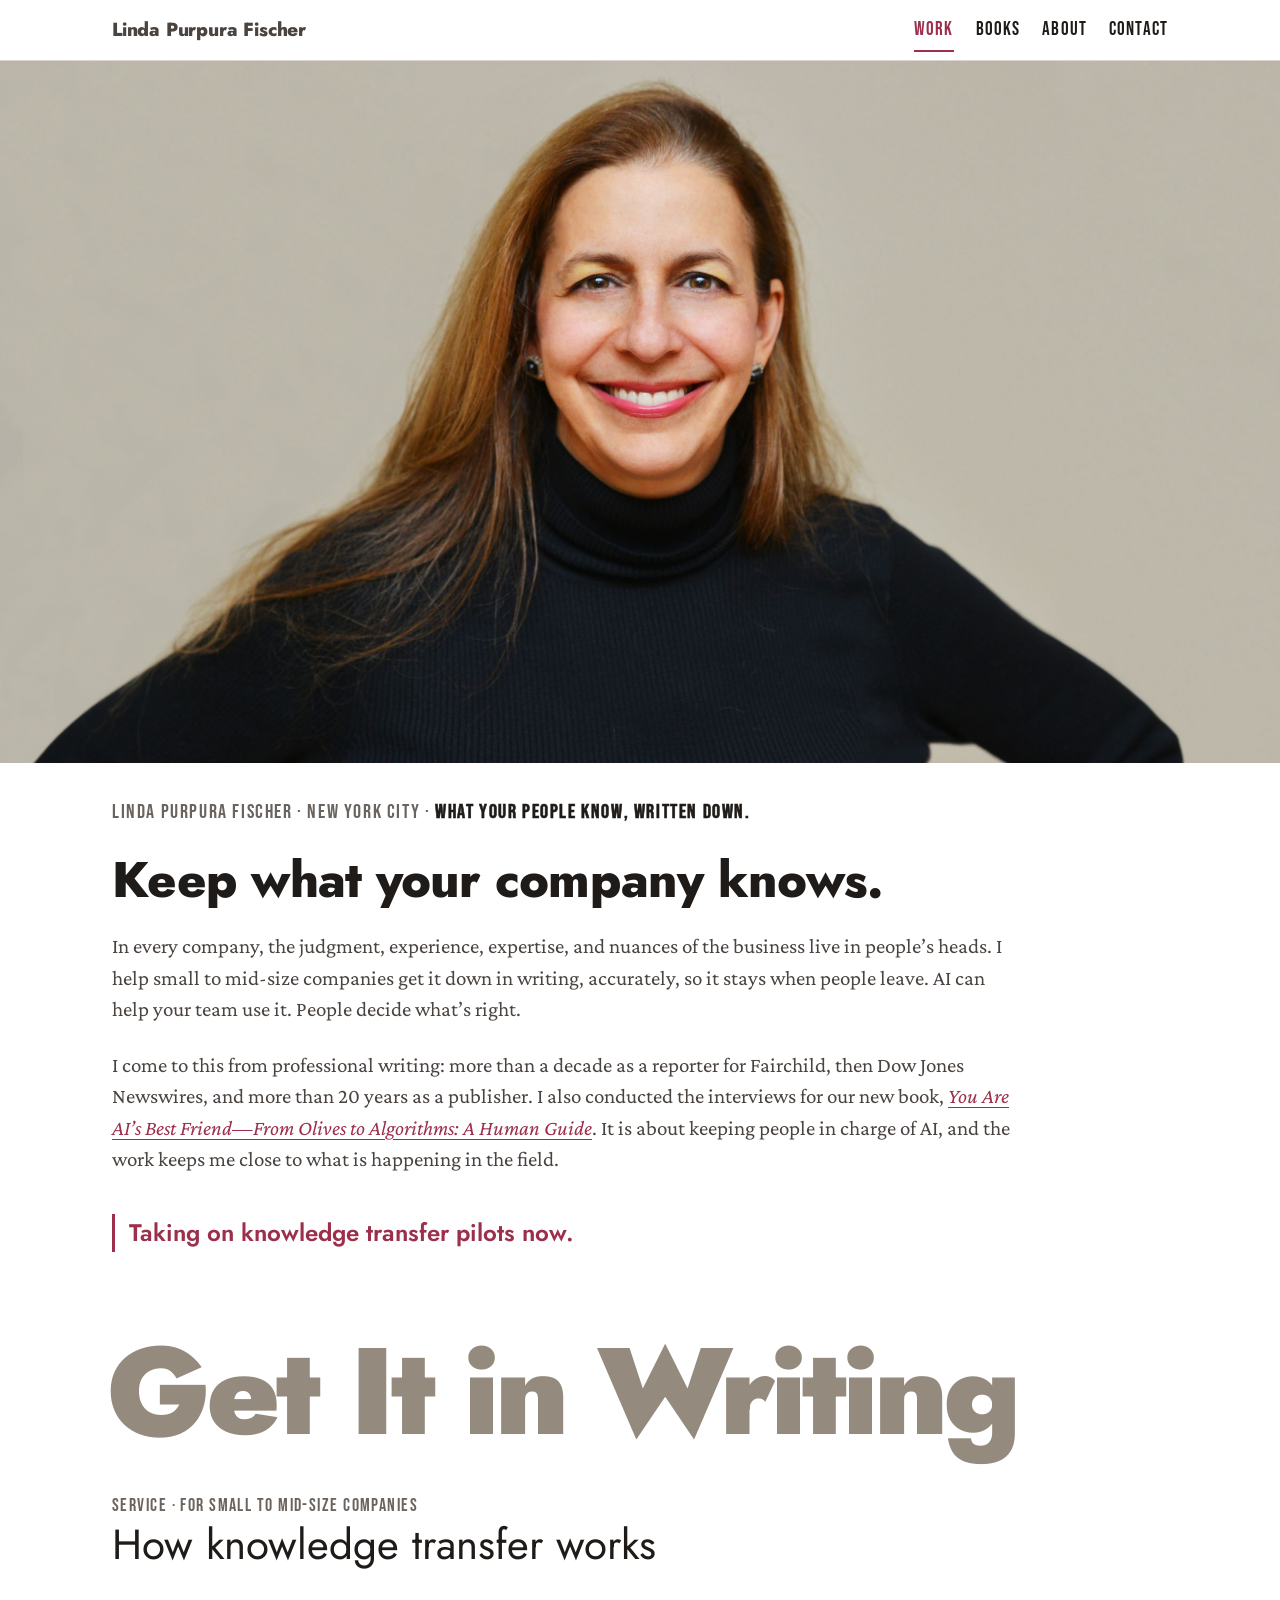
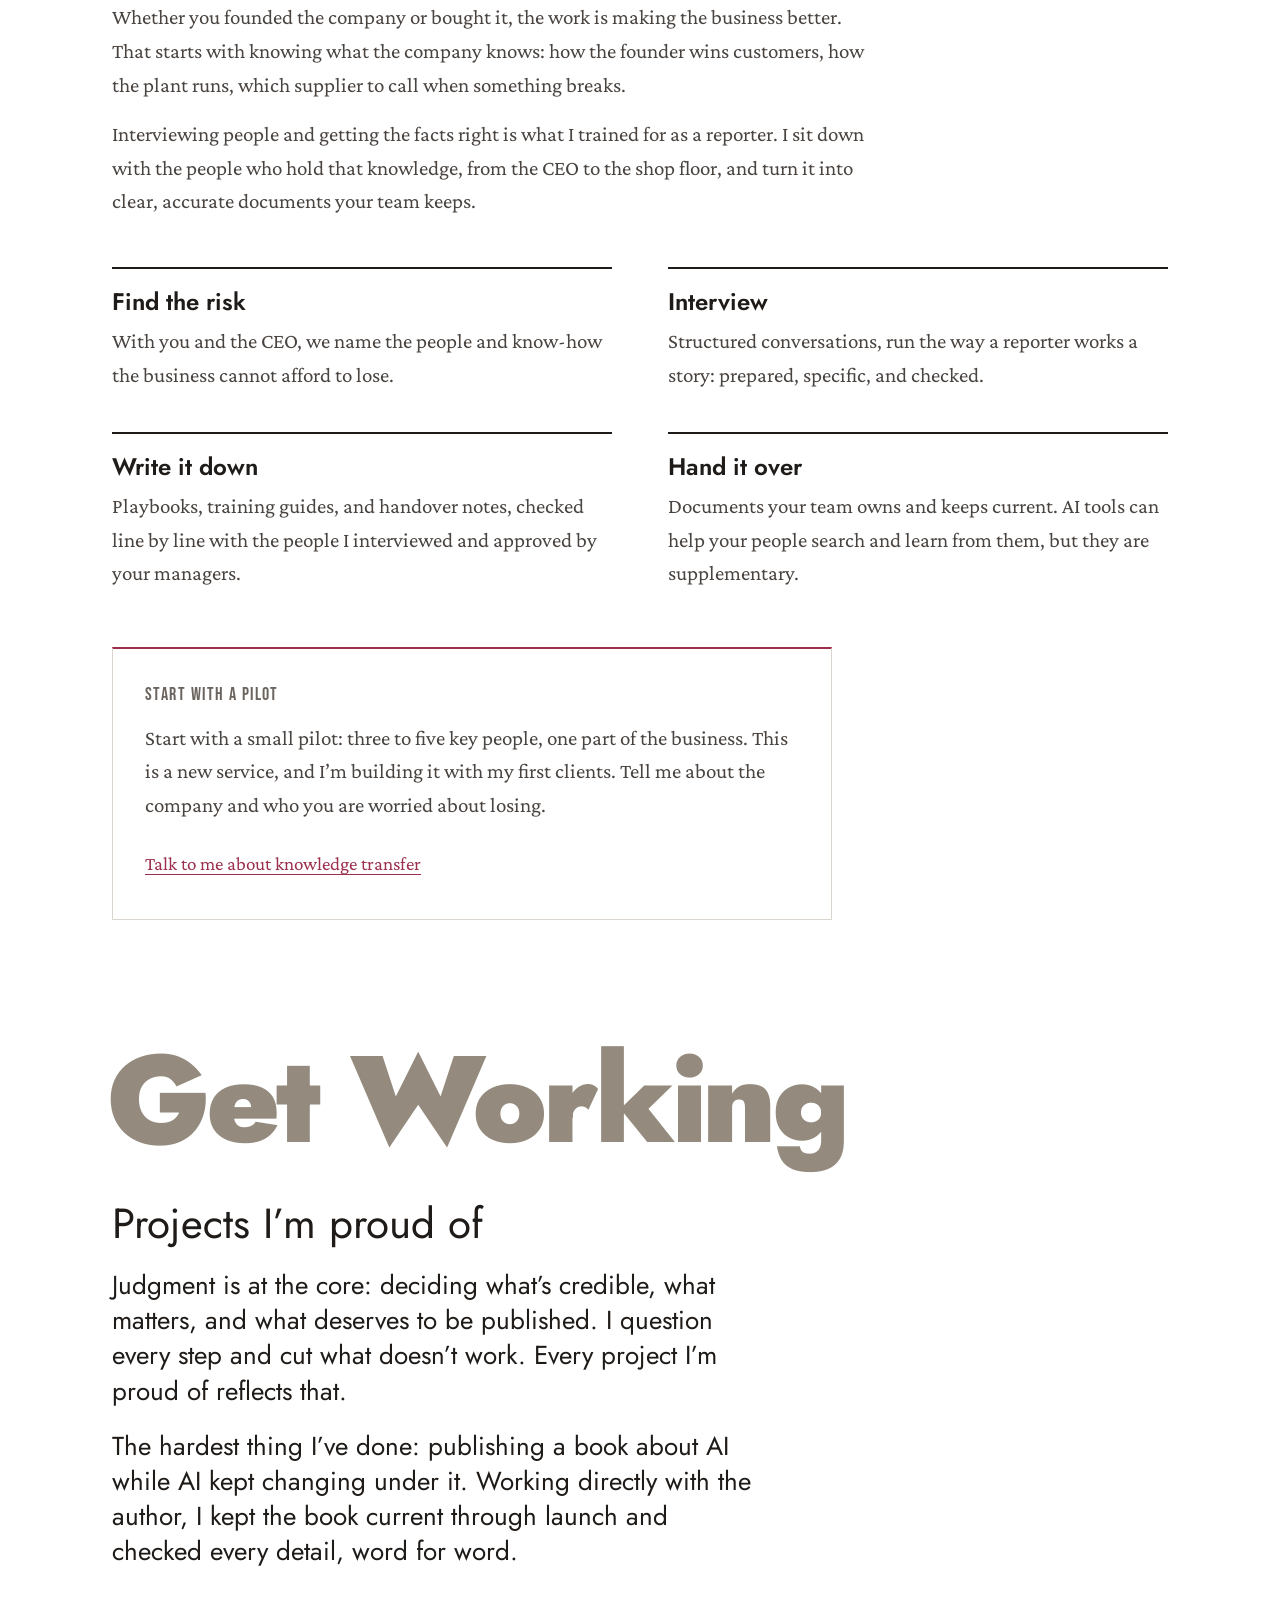
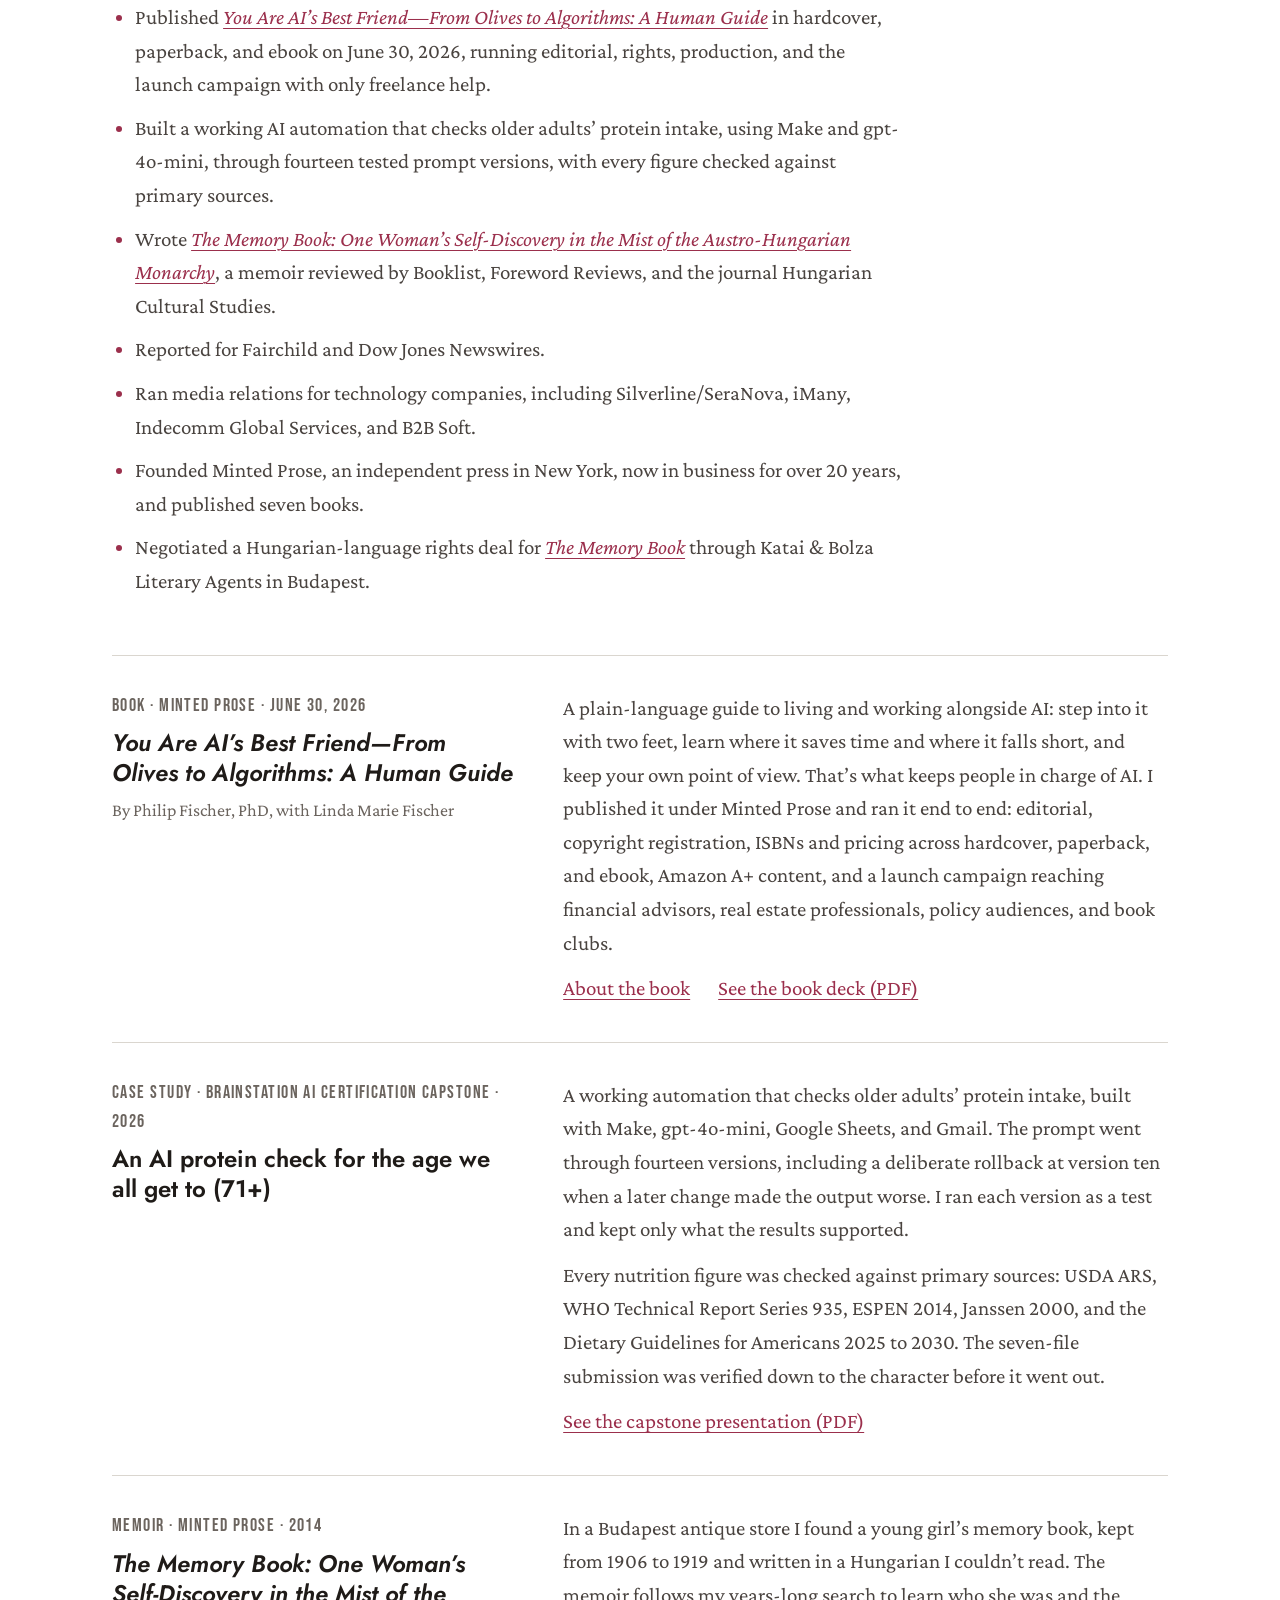
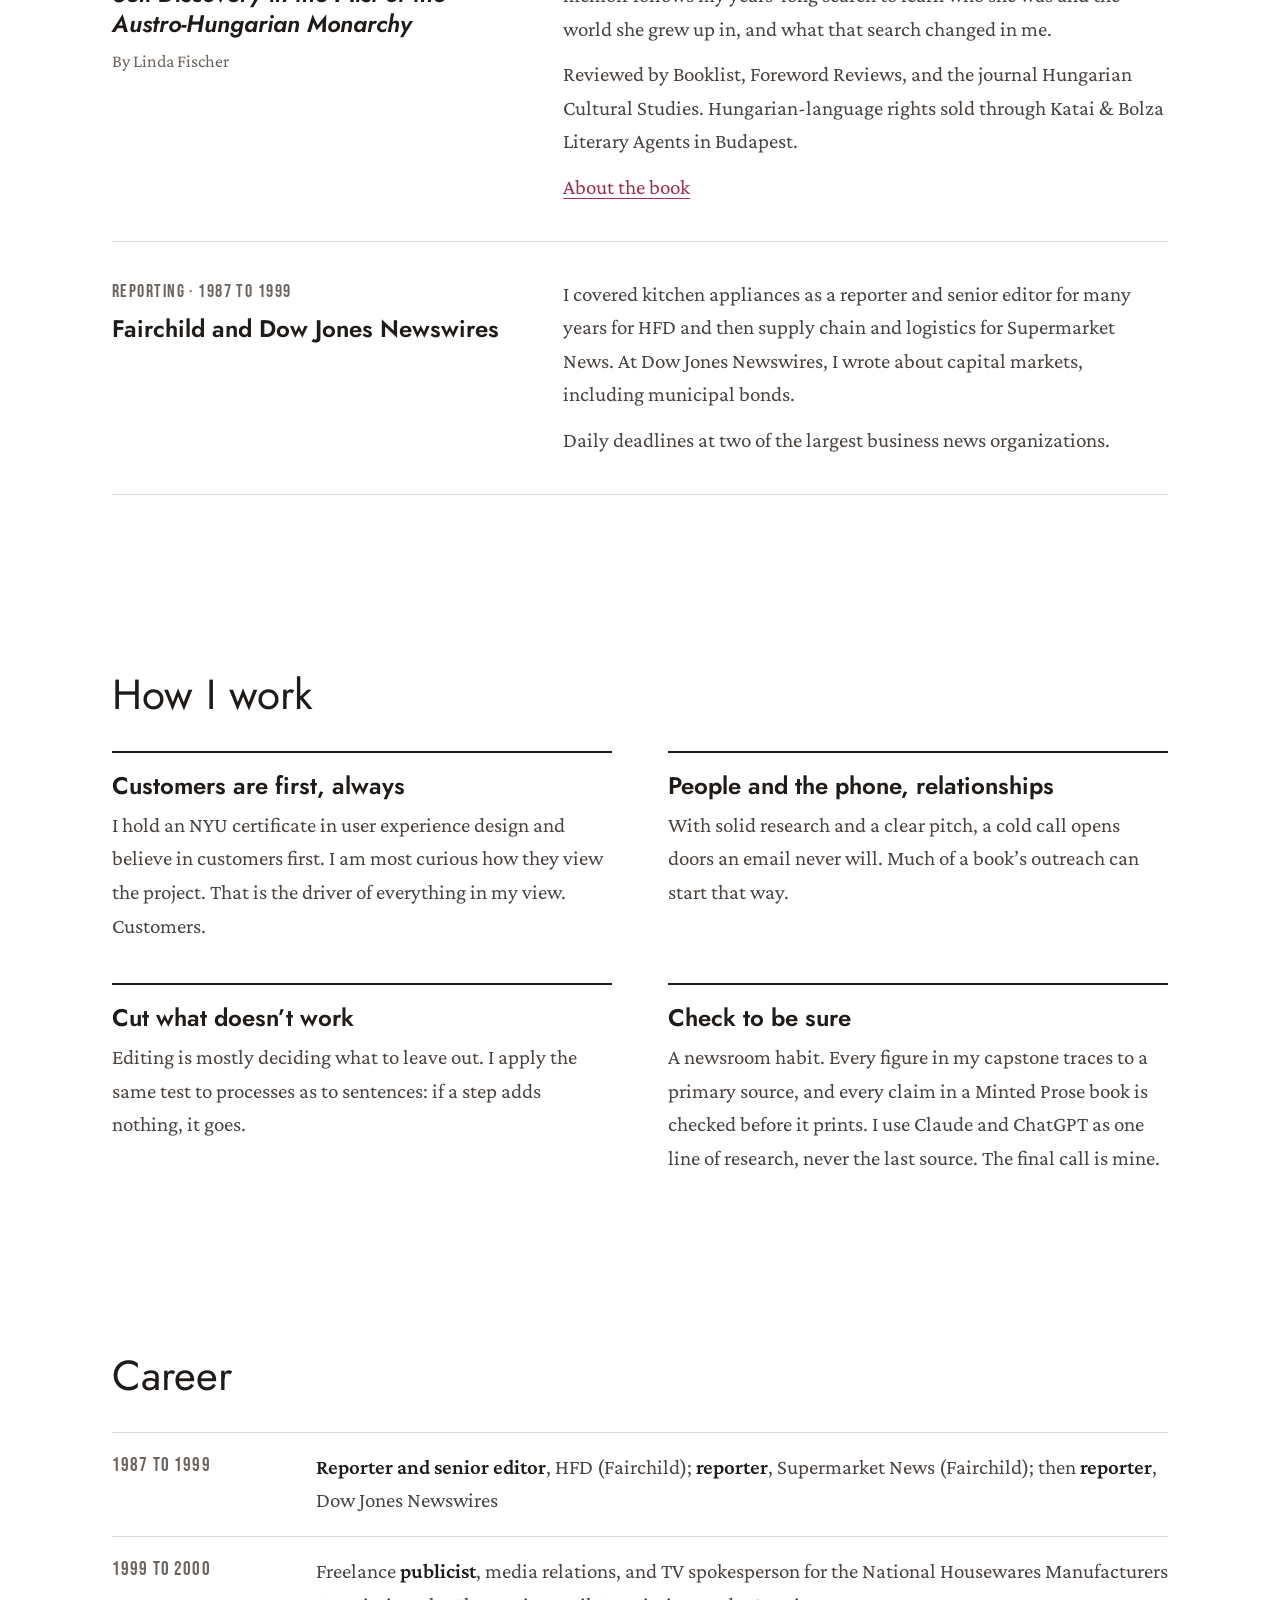
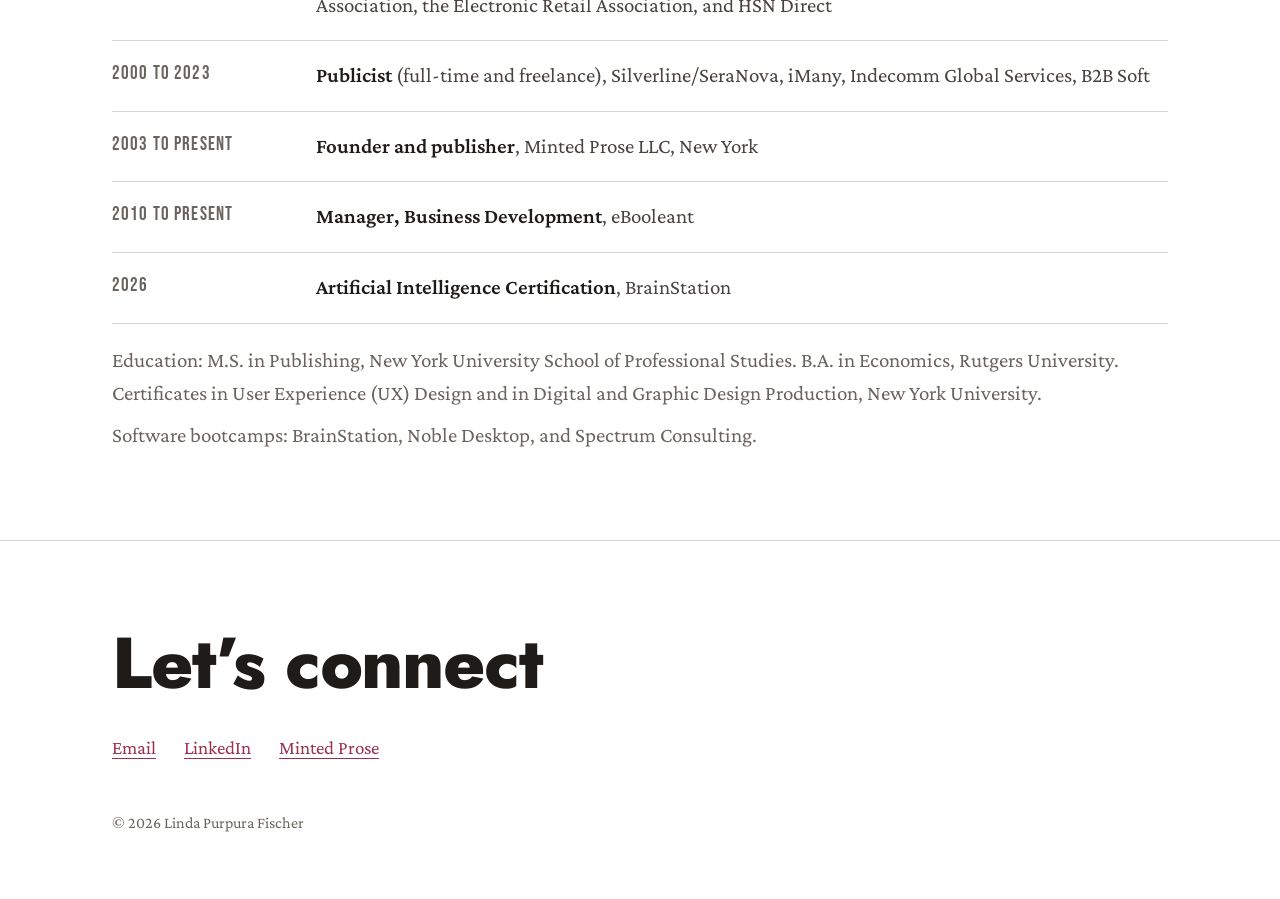
==== index.html @ 97f834a8 "Opening: Linda's professional-writing paragraph with the book interviews Co-Authored-By: Claude Opus" ====
<!doctype html>
<html lang="en">
<head>
<meta charset="utf-8">
<meta name="viewport" content="width=device-width, initial-scale=1">
<title>Linda Purpura Fischer</title>
<meta name="description" content="Linda Purpura Fischer: journalist and publisher. What your people know, written down. Founder of Minted Prose, an independent press in New York.">
<meta property="og:title" content="Linda Purpura Fischer">
<meta property="og:description" content="Journalist and publisher. What your people know, written down.">
<meta property="og:image" content="https://lindapurpurafischer.com/img/hero-sm.jpg">
<link rel="preconnect" href="https://fonts.googleapis.com">
<link rel="preconnect" href="https://fonts.gstatic.com" crossorigin>
<link rel="stylesheet" href="https://fonts.googleapis.com/css2?family=Bebas+Neue&family=Crimson+Pro:ital,wght@0,400;0,600;1,400&family=Jost:wght@400;600;800;900&display=swap">
<link rel="stylesheet" href="css/site.css?v=60">
<script src="js/site.js?v=2" defer></script>
</head>
<body>
<a class="skip" href="#main">Skip to content</a>

<nav class="nav" aria-label="Site">
  <div class="wrap">
    <a class="nav__name" href="index.html">Linda Purpura Fischer</a>
    <button class="nav__toggle" type="button" aria-expanded="false" aria-controls="site-menu"><svg class="nav__icon" width="20" height="14" viewBox="0 0 20 14" aria-hidden="true"><path d="M0 1h20M0 7h20M0 13h20" stroke="currentColor" stroke-width="2"/></svg><span class="nav__label">Menu</span></button>
    <ul id="site-menu">
      <li><a href="index.html" aria-current="page">Work</a></li>
      <li><a href="reading.html">Books</a></li>
      <li><a href="about.html">About</a></li>
      <li><a href="contact.html">Contact</a></li>
    </ul>
  </div>
</nav>

<main id="main">

<header id="top">
  <div class="hero">
    <img src="img/hero.jpg" srcset="img/hero-sm.jpg 1200w, img/hero.jpg 2400w" sizes="100vw" alt="Linda Purpura Fischer in a black turtleneck, smiling">
  </div>
  <div class="intro wrap">
    <h1 class="kicker">Linda Purpura Fischer · New York City · <strong>What your people know, written down.</strong></h1>
    <div class="vision">
      <p class="vision__head">Keep what your company knows.</p>
      <p class="vision__body">In every company, the judgment, experience, expertise, and nuances of the business live in people’s heads. I help small to mid-size companies get it down in writing, accurately, so it stays when people leave. AI can help your team use it. People decide what’s right.</p>
      <p class="vision__body">I come to this from professional writing: more than a decade as a reporter for Fairchild, then Dow Jones Newswires, and more than 20 years as a publisher. I also conducted the interviews for our new book, <a href="https://www.mintedprose.com/books/you-are-ais-best-friend.html"><em>You Are AI’s Best Friend—From Olives to Algorithms: A Human Guide</em></a>. It is about keeping people in charge of AI, and the work keeps me close to what is happening in the field.</p>
    </div>
    <p class="seeking">Taking on knowledge transfer pilots now.</p>
  </div>
</header>

<section id="knowledge" class="section section--warm" aria-labelledby="kt">
  <div class="wrap">
    <p class="ghost" aria-hidden="true">Get It in Writing</p>
    <p class="kicker">Service · For small to mid-size companies</p>
    <h2 id="kt">How knowledge transfer works</h2>
    <div class="prose">
      <p>Whether you founded the company or bought it, the work is making the business better. That starts with knowing what the company knows: how the founder wins customers, how the plant runs, which supplier to call when something breaks.</p>
      <p>Interviewing people and getting the facts right is what I trained for as a reporter. I sit down with the people who hold that knowledge, from the CEO to the shop floor, and turn it into clear, accurate documents your team keeps.</p>
    </div>
    <div class="traits">
      <div>
        <h3>Find the risk</h3>
        <p>With you and the CEO, we name the people and know-how the business cannot afford to lose.</p>
      </div>
      <div>
        <h3>Interview</h3>
        <p>Structured conversations, run the way a reporter works a story: prepared, specific, and checked.</p>
      </div>
      <div>
        <h3>Write it down</h3>
        <p>Playbooks, training guides, and handover notes, checked line by line with the people I interviewed and approved by your managers.</p>
      </div>
      <div>
        <h3>Hand it over</h3>
        <p>Documents your team owns and keeps current. AI tools can help your people search and learn from them, but they are supplementary.</p>
      </div>
    </div>
    <div class="wholesale">
      <p class="kicker">Start with a pilot</p>
      <p>Start with a small pilot: three to five key people, one part of the business. This is a new service, and I’m building it with my first clients. Tell me about the company and who you are worried about losing.</p>
      <div class="links"><a href="mailto:techandfinancial@gmail.com?subject=Knowledge%20transfer">Talk to me about knowledge transfer</a></div>
    </div>
  </div>
</section>

<section id="working" class="section">
  <div class="wrap">
    <p class="ghost" aria-hidden="true">Get Working</p>
    <h2>Projects I’m proud of</h2>
    <p class="judgment">Judgment is at the core: deciding what’s credible, what matters, and what deserves to be published. I question every step and cut what doesn’t work. Every project I’m proud of reflects that.</p>
    <p class="judgment">The hardest thing I’ve done: publishing a book about AI while AI kept changing under it. Working directly with the author, I kept the book current through launch and checked every detail, word for word.</p>
    <ul class="points">
      <li>Published <a href="https://www.mintedprose.com/books/you-are-ais-best-friend.html"><em>You Are AI’s Best Friend—From Olives to Algorithms: A Human Guide</em></a> in hardcover, paperback, and ebook on June 30, 2026, running editorial, rights, production, and the launch campaign with only freelance help.</li>
      <li>Built a working AI automation that checks older adults’ protein intake, using Make and gpt-4o-mini, through fourteen tested prompt versions, with every figure checked against primary sources.</li>
      <li>Wrote <a href="https://www.mintedprose.com/books/the-memory-book.html"><em>The Memory Book: One Woman’s Self-Discovery in the Mist of the Austro-Hungarian Monarchy</em></a>, a memoir reviewed by Booklist, Foreword Reviews, and the journal Hungarian Cultural Studies.</li>
      <li>Reported for Fairchild and Dow Jones Newswires.</li>
      <li>Ran media relations for technology companies, including Silverline/SeraNova, iMany, Indecomm Global Services, and B2B Soft.</li>
      <li>Founded Minted Prose, an independent press in New York, now in business for over 20 years, and published seven books.</li>
      <li>Negotiated a Hungarian-language rights deal for <a href="https://www.mintedprose.com/books/the-memory-book.html"><em>The Memory Book</em></a> through Katai &amp; Bolza Literary Agents in Budapest.</li>
    </ul>

    <div class="work">
      <article>
        <div class="meta">
          <p class="kicker">Book · Minted Prose · June 30, 2026</p>
          <h3><em>You Are AI’s Best Friend—From Olives to Algorithms: A Human Guide</em></h3>
          <p class="by">By Philip Fischer, PhD, with Linda Marie Fischer</p>
        </div>
        <div class="text">
          <p>A plain-language guide to living and working alongside AI: step into it with two feet, learn where it saves time and where it falls short, and keep your own point of view. That’s what keeps people in charge of AI. I published it under Minted Prose and ran it end to end: editorial, copyright registration, ISBNs and pricing across hardcover, paperback, and ebook, Amazon A+ content, and a launch campaign reaching financial advisors, real estate professionals, policy audiences, and book clubs.</p>
          <p class="inline-links"><a href="https://www.mintedprose.com/books/you-are-ais-best-friend.html">About the book</a><a href="docs/you-are-ais-best-friend-deck.pdf" target="_blank" rel="noopener">See the book deck (PDF)</a></p>
        </div>
      </article>
      <article>
        <div class="meta">
          <p class="kicker">Case study · BrainStation AI certification capstone · 2026</p>
          <h3>An AI protein check for the age we all get to (71+)</h3>
        </div>
        <div class="text">
          <p>A working automation that checks older adults’ protein intake, built with Make, gpt-4o-mini, Google Sheets, and Gmail. The prompt went through fourteen versions, including a deliberate rollback at version ten when a later change made the output worse. I ran each version as a test and kept only what the results supported.</p>
          <p>Every nutrition figure was checked against primary sources: USDA ARS, WHO Technical Report Series 935, ESPEN 2014, Janssen 2000, and the Dietary Guidelines for Americans 2025 to 2030. The seven-file submission was verified down to the character before it went out.</p>
          <p><a href="docs/ai-protein-check-case-study.pdf" target="_blank" rel="noopener">See the capstone presentation (PDF)</a></p>
        </div>
      </article>
      <article>
        <div class="meta">
          <p class="kicker">Memoir · Minted Prose · 2014</p>
          <h3><em>The Memory Book: One Woman’s Self-Discovery in the Mist of the Austro-Hungarian Monarchy</em></h3>
          <p class="by">By Linda Fischer</p>
        </div>
        <div class="text">
          <p>In a Budapest antique store I found a young girl’s memory book, kept from 1906 to 1919 and written in a Hungarian I couldn’t read. The memoir follows my years-long search to learn who she was and the world she grew up in, and what that search changed in me.</p>
          <p>Reviewed by Booklist, Foreword Reviews, and the journal Hungarian Cultural Studies. Hungarian-language rights sold through Katai &amp; Bolza Literary Agents in Budapest.</p>
          <p><a href="https://www.mintedprose.com/books/the-memory-book.html">About the book</a></p>
        </div>
      </article>
      <article>
        <div class="meta">
          <p class="kicker">Reporting · 1987 to 1999</p>
          <h3>Fairchild and Dow Jones Newswires</h3>
        </div>
        <div class="text">
          <p>I covered kitchen appliances as a reporter and senior editor for many years for HFD and then supply chain and logistics for Supermarket News. At Dow Jones Newswires, I wrote about capital markets, including municipal bonds.</p>
          <p>Daily deadlines at two of the largest business news organizations.</p>
        </div>
      </article>
    </div>
  </div>
</section>

<section class="section section--warm" aria-labelledby="how">
  <div class="wrap">
    <h2 id="how">How I work</h2>
    <div class="traits">
      <div>
        <h3>Customers are first, always</h3>
        <p>I hold an NYU certificate in user experience design and believe in customers first. I am most curious how they view the project. That is the driver of everything in my view. Customers.</p>
      </div>
      <div>
        <h3>People and the phone, relationships</h3>
        <p>With solid research and a clear pitch, a cold call opens doors an email never will. Much of a book’s outreach can start that way.</p>
      </div>
      <div>
        <h3>Cut what doesn’t work</h3>
        <p>Editing is mostly deciding what to leave out. I apply the same test to processes as to sentences: if a step adds nothing, it goes.</p>
      </div>
      <div>
        <h3>Check to be sure</h3>
        <p>A newsroom habit. Every figure in my capstone traces to a primary source, and every claim in a Minted Prose book is checked before it prints. I use Claude and ChatGPT as one line of research, never the last source. The final call is mine.</p>
      </div>
    </div>
  </div>
</section>

<section class="section" aria-labelledby="career">
  <div class="wrap">
    <h2 id="career">Career</h2>
    <ol class="career">
      <li><span>1987 to 1999</span><span><strong>Reporter and senior editor</strong>, HFD (Fairchild); <strong>reporter</strong>, Supermarket News (Fairchild); then <strong>reporter</strong>, Dow Jones Newswires</span></li>
      <li><span>1999 to 2000</span><span>Freelance <strong>publicist</strong>, media relations, and TV spokesperson for the National Housewares Manufacturers Association, the Electronic Retail Association, and HSN Direct</span></li>
      <li><span>2000 to 2023</span><span><strong>Publicist</strong> (full-time and freelance), Silverline/SeraNova, iMany, Indecomm Global Services, B2B Soft</span></li>
      <li><span>2003 to present</span><span><strong>Founder and publisher</strong>, Minted Prose LLC, New York</span></li>
      <li><span>2010 to present</span><span><strong>Manager, Business Development</strong>, eBooleant</span></li>
      <li><span>2026</span><span><strong>Artificial Intelligence Certification</strong>, BrainStation</span></li>
    </ol>
    <p class="note">Education: M.S. in Publishing, New York University School of Professional Studies. B.A. in Economics, Rutgers University. Certificates in User Experience (UX) Design and in Digital and Graphic Design Production, New York University.</p>
    <p class="note" style="margin-top:8px">Software bootcamps: BrainStation, Noble Desktop, and Spectrum Consulting.</p>
  </div>
</section>

</main>

<footer id="contact" class="foot">
  <div class="wrap">
    <h2>Let’s connect</h2>
    <div class="links">
      <a href="mailto:techandfinancial@gmail.com">Email</a>
      <a href="https://www.linkedin.com/in/lindapurpurafischer/">LinkedIn</a>
      <a href="https://mintedprose.com">Minted Prose</a>
    </div>
    <p class="small">© 2026 Linda Purpura Fischer</p>
  </div>
</footer>

</body>
</html>
---- css/site.css ----
/* Linda Purpura Fischer: personal site */
:root {
  --ink: #1F1B18;
  --body: #4A4440;
  --muted: #6B645E;
  --ghost: #E6E3DE;
  --rule: #DAD6CF;
  --paper: #FFFFFF;
  --warm: #F6F4EF;
  --photo: #BAB7A8;
  --accent: #9B2F4C;
  --display: "Jost", "Futura", "Century Gothic", sans-serif;
  --label: "Bebas Neue", "Oswald", "Arial Narrow", sans-serif;
  --serif: "Crimson Pro", "Minion Pro", Georgia, serif;
  --wrap: 1120px;
}

* { box-sizing: border-box; }
html { scroll-behavior: smooth; scroll-padding-top: 72px; }
body {
  margin: 0;
  background: var(--paper);
  color: var(--body);
  font-family: var(--serif);
  font-size: 21px;
  line-height: 1.6;
  -webkit-font-smoothing: antialiased;
}
img { max-width: 100%; display: block; }
a { color: var(--ink); text-decoration-thickness: 1px; text-underline-offset: 4px; text-decoration-color: var(--rule); }
a:hover { color: var(--accent); text-decoration-color: currentColor; }
p { margin: 0; }
em { font-style: italic; }
.wrap { max-width: var(--wrap); margin: 0 auto; padding: 0 32px; }
.skip { position: absolute; left: -9999px; }
.skip:focus { left: 16px; top: 16px; background: var(--ink); color: #fff; padding: 8px 14px; z-index: 50; }

/* ---------- Nav ---------- */
.nav {
  position: sticky; top: 0; z-index: 20;
  background: rgba(255,255,255,.94);
  backdrop-filter: blur(6px);
  border-bottom: 1px solid var(--rule);
}
.nav .wrap { display: flex; align-items: center; justify-content: space-between; gap: 24px; min-height: 60px; }
.nav__name { font-family: var(--display); font-weight: 800; font-size: 19px; color: var(--ink); text-decoration: none; letter-spacing: -.01em; white-space: nowrap; }
.nav ul { list-style: none; margin: 0; padding: 0; display: flex; flex-wrap: wrap; gap: 4px 22px; }
.nav ul a {
  font-family: var(--label); font-size: 19px; letter-spacing: .06em;
  color: var(--ink); text-decoration: none;
  display: inline-flex; align-items: center; min-height: 44px;
}
.nav ul a:hover { color: var(--accent); }

/* ---------- Hero ---------- */
.hero { background: var(--photo); }
.hero img {
  width: 100%; height: min(78vh, 760px); min-height: 380px;
  object-fit: cover; object-position: 50% 22%;
}
.intro { padding-top: 64px; padding-bottom: 32px; }
.intro .kicker { margin-bottom: 18px; }
.intro h1 {
  margin: 0;
  font-family: var(--display); font-weight: 800;
  font-size: clamp(54px, 9.5vw, 128px); line-height: .9; letter-spacing: -.025em;
  color: var(--ink);
}
.intro .lede {
  margin-top: 28px; max-width: 30ch;
  font-family: var(--display); font-weight: 400;
  font-size: clamp(24px, 3vw, 34px); line-height: 1.25; color: var(--ink);
}
.kicker {
  font-family: var(--label); font-size: 18px; letter-spacing: .08em;
  color: var(--muted); text-transform: uppercase;
}
.links { display: flex; flex-wrap: wrap; gap: 8px 28px; margin-top: 28px; font-size: 19px; }
.links a { display: inline-flex; align-items: center; min-height: 44px; }

/* ---------- Sections ---------- */
.section { padding: 88px 0; }
.section--warm { background: var(--warm); }
.ghost {
  font-family: var(--display); font-weight: 900;
  font-size: clamp(64px, 13vw, 168px); line-height: .85; letter-spacing: -.035em;
  color: var(--ghost); margin: 0 0 -.18em -.04em;
  user-select: none;
}
.section--warm .ghost { color: #E4E0D8; }
.section h2 {
  position: relative; margin: 0 0 32px;
  font-family: var(--display); font-weight: 400;
  font-size: clamp(30px, 3.4vw, 42px); line-height: 1.15; color: var(--ink);
}
.section h3 {
  margin: 0; font-family: var(--display); font-weight: 600;
  font-size: 24px; line-height: 1.25; color: var(--ink);
}
.prose { max-width: 64ch; display: flex; flex-direction: column; gap: 16px; }

.points { margin: 0; padding: 0 0 0 1.1em; max-width: 66ch; display: flex; flex-direction: column; gap: 10px; }
.points li::marker { color: var(--accent); }

/* Selected work */
.work { display: flex; flex-direction: column; margin-top: 56px; }
.work article {
  display: grid; grid-template-columns: minmax(0, 1fr) minmax(0, 1.5fr); gap: 16px 48px;
  padding: 36px 0; border-top: 1px solid var(--rule);
}
.work article:last-child { border-bottom: 1px solid var(--rule); }
.work .meta { display: flex; flex-direction: column; gap: 8px; }
.work .by { font-size: 18px; color: var(--muted); }
.work .text { display: flex; flex-direction: column; gap: 12px; }

/* How I work */
.traits { display: grid; grid-template-columns: repeat(2, minmax(0, 1fr)); gap: 40px 56px; }
.traits div { border-top: 2px solid var(--ink); padding-top: 18px; display: flex; flex-direction: column; gap: 8px; }

/* Career */
.career { list-style: none; margin: 0; padding: 0; }
.career li { display: grid; grid-template-columns: 180px minmax(0, 1fr); gap: 24px; padding: 18px 0; border-top: 1px solid var(--rule); }
.career li:last-child { border-bottom: 1px solid var(--rule); }
.career span:first-child { font-family: var(--label); letter-spacing: .06em; font-size: 19px; color: var(--muted); }
.career strong { color: var(--ink); font-weight: 600; }
.note { margin-top: 20px; color: var(--muted); }

/* Creative divider */
.gorgeous { background: var(--ink); color: #E9E4DC; padding: 96px 0; }
.gorgeous .kicker { color: #B9B1A6; }
.gorgeous h2 {
  margin: 16px 0 32px; font-family: var(--display); font-weight: 800;
  font-size: clamp(48px, 8vw, 104px); line-height: .92; letter-spacing: -.025em; color: #fff;
}
.gorgeous .prose strong { color: #fff; }

/* Books */
.books { display: grid; grid-template-columns: repeat(auto-fill, minmax(190px, 1fr)); gap: 40px 32px; }
.book { display: flex; flex-direction: column; gap: 12px; }
.book img { width: 100%; aspect-ratio: 2 / 3; object-fit: cover; box-shadow: 0 1px 2px rgba(0,0,0,.12), 0 8px 24px rgba(0,0,0,.10); }
.book h3 { font-size: 19px; }
.book p { font-size: 17px; color: var(--muted); line-height: 1.4; }
.shelf-label { margin: 48px 0 20px; }
.shelf-label:first-of-type { margin-top: 0; }

/* Lists of things */
.items { list-style: none; margin: 24px 0 0; padding: 0; display: flex; flex-direction: column; }
.items li { padding: 14px 0; border-top: 1px solid var(--rule); font-size: 21px; color: var(--ink); }
.items li:last-child { border-bottom: 1px solid var(--rule); }
.two { display: grid; grid-template-columns: minmax(0, 1fr) minmax(0, 1fr); gap: 56px; align-items: start; }

/* Footer */
.foot { padding: 88px 0 64px; border-top: 1px solid var(--rule); }
.foot h2 { margin: 0; font-family: var(--display); font-weight: 800; font-size: clamp(40px, 6vw, 72px); line-height: .95; letter-spacing: -.02em; color: var(--ink); }
.foot .small { margin-top: 40px; font-size: 16px; color: var(--muted); }

@media (max-width: 860px) {
  .nav .wrap { flex-direction: column; align-items: flex-start; gap: 0; padding-top: 8px; padding-bottom: 4px; }
  .nav ul { gap: 0 16px; }
  .nav ul a { font-size: 17px; }
  html { scroll-padding-top: 120px; }
  .work article, .traits, .two { grid-template-columns: minmax(0, 1fr); }
  .career li { grid-template-columns: minmax(0, 1fr); gap: 2px; }
  .section { padding: 64px 0; }
}
@media (max-width: 520px) {
  body { font-size: 19px; }
  .wrap { padding: 0 16px; }
  .hero img { height: 56vh; min-height: 300px; }
  .books { grid-template-columns: repeat(2, minmax(0, 1fr)); gap: 28px 16px; }
}

/* ---------- Multi-page ---------- */

.section--top { padding-top: 72px; min-height: calc(100vh - 380px); }
.nav ul a[aria-current="page"] { color: var(--accent); box-shadow: inset 0 -2px 0 var(--accent); }
.links--light { margin-top: 40px; }
.links--light a { color: #fff; text-decoration-color: rgba(255,255,255,.4); font-family: var(--label); letter-spacing: .06em; font-size: 22px; }
.links--light a:hover { color: #F2C6D2; }

/* Scarves */
.scarves { display: grid; grid-template-columns: repeat(3, minmax(0, 1fr)); gap: 24px; }
.scarves figure { margin: 0; display: flex; flex-direction: column; gap: 10px; }
.scarves img { width: 100%; aspect-ratio: 732 / 865; object-fit: cover; background: var(--warm); }
.scarves figcaption { font-family: var(--display); font-weight: 600; font-size: 19px; color: var(--ink); }
.wholesale { margin-top: 56px; padding: 32px; background: var(--warm); border-top: 2px solid var(--accent); max-width: 720px; display: flex; flex-direction: column; gap: 12px; }
.wholesale .muted { color: var(--muted); font-size: 18px; }
.wholesale .links { margin-top: 8px; }
@media (max-width: 640px) { .scarves { grid-template-columns: minmax(0, 1fr); } }
.prints { display: flex; flex-direction: column; gap: 28px; }
.prints figure { margin: 0; display: flex; flex-direction: column; gap: 8px; }
.prints img { width: 100%; height: auto; }
.prints figcaption { font-family: var(--display); font-weight: 600; font-size: 19px; color: var(--ink); }
.scarves:has(figure:nth-child(2):last-child) { grid-template-columns: repeat(2, minmax(0, 1fr)); max-width: 640px; }
@media (max-width: 640px) { .scarves:has(figure:nth-child(2):last-child) { grid-template-columns: minmax(0, 1fr); } }

/* Home intro without the big name */
.intro h1.kicker { font-family: var(--label); font-weight: 400; font-size: 20px; line-height: 1.3; letter-spacing: .08em; color: var(--muted); margin: 0; }
.intro .lede { margin-top: 14px; max-width: 24ch; font-size: clamp(34px, 4.6vw, 56px); line-height: 1.1; font-weight: 400; letter-spacing: -.01em; }
.intro { padding-top: 36px; padding-bottom: 0; }
.intro .links { margin-top: 10px; }
#working { padding-top: 40px; }
.intro h1.kicker strong { color: var(--ink); font-weight: 400; -webkit-text-stroke: .6px var(--ink); }
.judgment { position: relative; max-width: 40ch; margin: -12px 0 32px; font-family: var(--display); font-size: clamp(22px, 2.2vw, 26px); line-height: 1.35; color: var(--ink); }
/* keep the big grey title clear of the heading below it */
.ghost { margin-bottom: 48px; }
.gorgeous--page { min-height: calc(100vh - 380px); display: flex; align-items: center; }
.gorgeous--page .wrap { width: 100%; }

/* About */
.about { display: grid; grid-template-columns: minmax(0, 5fr) minmax(0, 7fr); gap: 56px; align-items: start; }
.about__photo { width: 100%; aspect-ratio: 1; object-fit: cover; background: var(--photo); }
.about__text h2 { margin: 12px 0 24px; }
.about__text strong { color: var(--ink); font-weight: 600; }
.about__links { margin-top: 36px; }
.about__links a { font-family: var(--label); font-size: 22px; letter-spacing: .06em; text-decoration: none; display: flex; align-items: center; min-height: 44px; }
.about__links a::after { content: "→"; margin-left: auto; font-family: var(--display); color: var(--accent); }
@media (max-width: 860px) { .about { grid-template-columns: minmax(0, 1fr); gap: 32px; } .about__photo { max-width: 420px; } }
.mantra { margin: -8px 0 24px; font-family: var(--display); font-style: italic; font-size: 22px; color: var(--accent); }
.brand-logo { display: inline-block; margin-top: 48px; }
.brand-logo img { height: 120px; width: auto; }
.items a { text-decoration: none; display: block; }
.items a:hover { color: var(--accent); }
a.book { text-decoration: none; color: inherit; }
a.book img { transition: transform .2s ease, box-shadow .2s ease; }
a.book:hover img { transform: translateY(-3px); box-shadow: 0 2px 4px rgba(0,0,0,.14), 0 14px 32px rgba(0,0,0,.16); }
a.book:hover h3 { color: var(--accent); }
.inline-links { display: flex; flex-wrap: wrap; gap: 8px 28px; }
/* show whole covers, no cropping */
.book img { aspect-ratio: auto; height: auto; object-fit: contain; }
.books { align-items: start; }
/* Albums */
.albums { display: grid; grid-template-columns: repeat(3, minmax(0, 1fr)); gap: 32px; margin: 40px 0 8px; max-width: 900px; }
.album { display: flex; flex-direction: column; gap: 12px; text-decoration: none; color: var(--ink); }
.album img { width: 100%; height: auto; box-shadow: 0 1px 2px rgba(0,0,0,.12), 0 8px 24px rgba(0,0,0,.10); transition: transform .2s ease, box-shadow .2s ease; }
.album span { font-family: var(--display); font-weight: 600; font-size: 19px; }
.album:hover img { transform: translateY(-3px); box-shadow: 0 2px 4px rgba(0,0,0,.14), 0 14px 32px rgba(0,0,0,.16); }
.album:hover span { color: var(--accent); }
@media (max-width: 520px) { .albums { grid-template-columns: minmax(0, 1fr); max-width: 360px; } }
.seeking { margin-top: 14px; display: inline-block; font-family: var(--display); font-weight: 600; font-size: clamp(20px, 2vw, 24px); color: var(--accent); border-left: 3px solid var(--accent); padding-left: 14px; }
/* Travel */
.travel { display: grid; grid-template-columns: minmax(0, 7fr) minmax(0, 5fr); gap: 48px; align-items: center; }
.travel__photo { width: 100%; height: auto; }
.travel h2 { margin-top: 0; }
@media (max-width: 860px) { .travel { grid-template-columns: minmax(0, 1fr); gap: 28px; } }
.kitchen-logo { display: flex; align-items: center; justify-content: center; background: #fff; aspect-ratio: 3 / 2; padding: 48px; box-sizing: border-box; }
.kitchen-logo img { width: 70%; height: auto; }
.travel--kitchen { grid-template-columns: minmax(0, 5fr) minmax(0, 7fr); align-items: start; }
.travel--kitchen .kitchen-logo { position: sticky; top: 96px; }
@media (max-width: 860px) { .travel--kitchen { grid-template-columns: minmax(0, 1fr); } .travel--kitchen .kitchen-logo { position: static; max-width: 420px; } }
.kitchen-photos { display: grid; grid-template-columns: repeat(2, minmax(0, 1fr)); gap: 12px; position: sticky; top: 96px; }
.kitchen-photos img { width: 100%; aspect-ratio: 3 / 4; object-fit: cover; }
.kitchen-photos .kp-wide { grid-column: 1 / -1; aspect-ratio: 4 / 3; }
.brand-logo--sm { margin-top: 32px; }
.brand-logo--sm img { height: 90px; }
@media (max-width: 860px) { .kitchen-photos { position: static; } }
/* On phones the menu wraps to 3 rows; don't pin it to the top or it covers the page */
@media (max-width: 860px) { .nav { position: static; } html { scroll-padding-top: 0; } }
.contact-list { max-width: 640px; margin-top: 32px; }
.contact-list a { font-family: var(--display); font-size: clamp(22px, 2.6vw, 30px); text-decoration: none; display: block; padding: 4px 0; }
/* Phones: show the whole photo so the head is never cropped */
@media (max-width: 860px) { .hero img { height: auto; min-height: 0; aspect-ratio: 3 / 2; object-fit: cover; object-position: 50% 30%; } }
/* All-white backgrounds (no tan) */
.section--warm { background: var(--paper); }
.section--warm .ghost { color: var(--ghost); }
.wholesale { background: var(--paper); border: 1px solid var(--rule); border-top: 2px solid var(--accent); }
.hero { background: var(--paper); }
/* Darker grey for the big "Get ___" titles */
:root { --ghost: #C8C2B8; }
.ghost, .section--warm .ghost { color: var(--ghost); }
.ghost--about { font-size: clamp(54px, 10vw, 140px); margin-bottom: 16px; }
.mantra--top { margin: 0 0 48px; font-size: clamp(22px, 2.4vw, 28px); }
.ghost--about { font-size: clamp(46px, 7.2vw, 100px); margin-bottom: 28px; }
.about__text .kicker { margin-bottom: 18px; }
.ghost--about { margin-bottom: 44px; }
/* One size for every big grey title, small enough that the longest ("Get to Know Me") fits on one line */
.ghost, .ghost--about { font-size: clamp(52px, 9.6vw, 136px); }
.about__figure { margin: 0; }
.about__figure figcaption { margin-top: 12px; font-family: var(--label); font-size: 18px; letter-spacing: .08em; text-transform: uppercase; color: var(--muted); }
:root { --ghost: #B3ACA1; }
/* Phones: compact menu that stays fully visible: name on top, all links on ONE swipeable row */
@media (max-width: 860px) {
  .nav { position: sticky; top: 0; }
  .nav .wrap { padding-top: 8px; padding-bottom: 0; gap: 0; }
  .nav__name { font-size: 17px; }
  .nav ul { flex-wrap: nowrap; overflow-x: auto; gap: 0 18px; width: 100%; scrollbar-width: none; -webkit-overflow-scrolling: touch; }
  .nav ul::-webkit-scrollbar { display: none; }
  .nav ul li { flex: 0 0 auto; }
  .nav ul a { font-size: 17px; min-height: 40px; }
  html { scroll-padding-top: 96px; }
}
/* Center the About photo caption */
.about__figure figcaption { text-align: center; }
@media (max-width: 860px) {
  .nav ul { flex-wrap: wrap; overflow: visible; gap: 0 16px; }
  .nav ul a { font-size: 16px; min-height: 36px; }
  html { scroll-padding-top: 120px; }
}
:root { --ghost: #948B7E; }

/* ---------- Phone menu: slim bar with a Menu button ---------- */
.nav__toggle { display: none; }
@media (max-width: 860px) {
  .nav { position: sticky; top: 0; }
  .nav .wrap { flex-direction: row; flex-wrap: wrap; align-items: center; justify-content: space-between; min-height: 52px; padding-top: 0; padding-bottom: 0; }
  .nav__toggle {
    display: inline-flex; align-items: center; min-height: 44px; padding: 0 4px 0 16px;
    background: none; border: 0; cursor: pointer;
    font-family: var(--label); font-size: 18px; letter-spacing: .08em; color: var(--accent);
  }
  .nav ul { display: none; width: 100%; flex-direction: column; flex-wrap: nowrap; gap: 0; padding: 4px 0 12px; }
  .nav--open ul { display: flex; }
  .nav ul a { font-size: 20px; min-height: 44px; }
  html { scroll-padding-top: 64px; }
}
@media (max-width: 860px) { .nav--open { background: #fff; box-shadow: 0 8px 24px rgba(0,0,0,.08); } }
@media (max-width: 860px) {
  .nav__toggle { gap: 8px; }
  .nav__icon { display: block; }
  .nav ul { align-items: center; text-align: center; }
}
.resume-link { margin-top: 14px; font-family: var(--label); font-size: 19px; letter-spacing: .06em; }
.resume-link a { display: inline-flex; align-items: center; min-height: 44px; }
/* Vision statement on the home page */
.vision { margin: 28px 0 24px; max-width: 46ch; }
.vision__head { font-family: var(--display); font-weight: 800; font-size: clamp(30px, 4.2vw, 50px); line-height: 1.05; letter-spacing: -.015em; color: var(--ink); }
.vision__body { margin-top: 14px; font-size: 21px; line-height: 1.5; color: var(--body); max-width: 60ch; }
.vision { max-width: none; }
.vision__head { max-width: 24ch; }
/* Vision: bold, punchy action lines */
.vision__head { font-size: clamp(36px, 5.4vw, 66px); line-height: 1.02; }
.vision__list { list-style: none; margin: 22px 0 0; padding: 0 0 0 18px; border-left: 4px solid var(--accent); display: flex; flex-direction: column; gap: 6px; }
.vision__list li { font-family: var(--display); font-weight: 800; font-size: clamp(21px, 2.3vw, 28px); line-height: 1.25; color: var(--ink); }
.vision__body { margin-top: 18px; }
.vision__body strong { color: var(--ink); font-weight: 600; }
/* Vision lines: regular weight, not bold */
.vision__list li { font-weight: 400; }
.vision__head { font-size: clamp(30px, 4.2vw, 50px); line-height: 1.08; }
/* Links inside text are red so readers can tell they're links */
main p a, main li a:not(.album):not(.book), .foot a, main .links a { color: var(--accent); text-decoration-color: currentColor; }
main p a:hover, main li a:hover, .foot a:hover, main .links a:hover { color: var(--ink); }
.nav a, .items a, .contact-list a { color: inherit; }
.contact-list a { color: var(--accent); }
.vision__list { max-width: none; }
.vision__body { max-width: 900px; }
.vision__list { gap: 16px; margin-top: 28px; }
.vision__list li { line-height: 1.3; }
.vision__body { margin-top: 24px; }
.vision__payoff { margin-top: 22px; font-family: var(--display); font-weight: 600; font-size: clamp(20px, 2.1vw, 25px); line-height: 1.35; color: var(--accent); max-width: 900px; }
.vision__payoff { color: var(--ink); }

/* ---------- Knowledge transfer ---------- */
#knowledge { scroll-margin-top: 72px; }
#knowledge .prose { margin-bottom: 48px; }
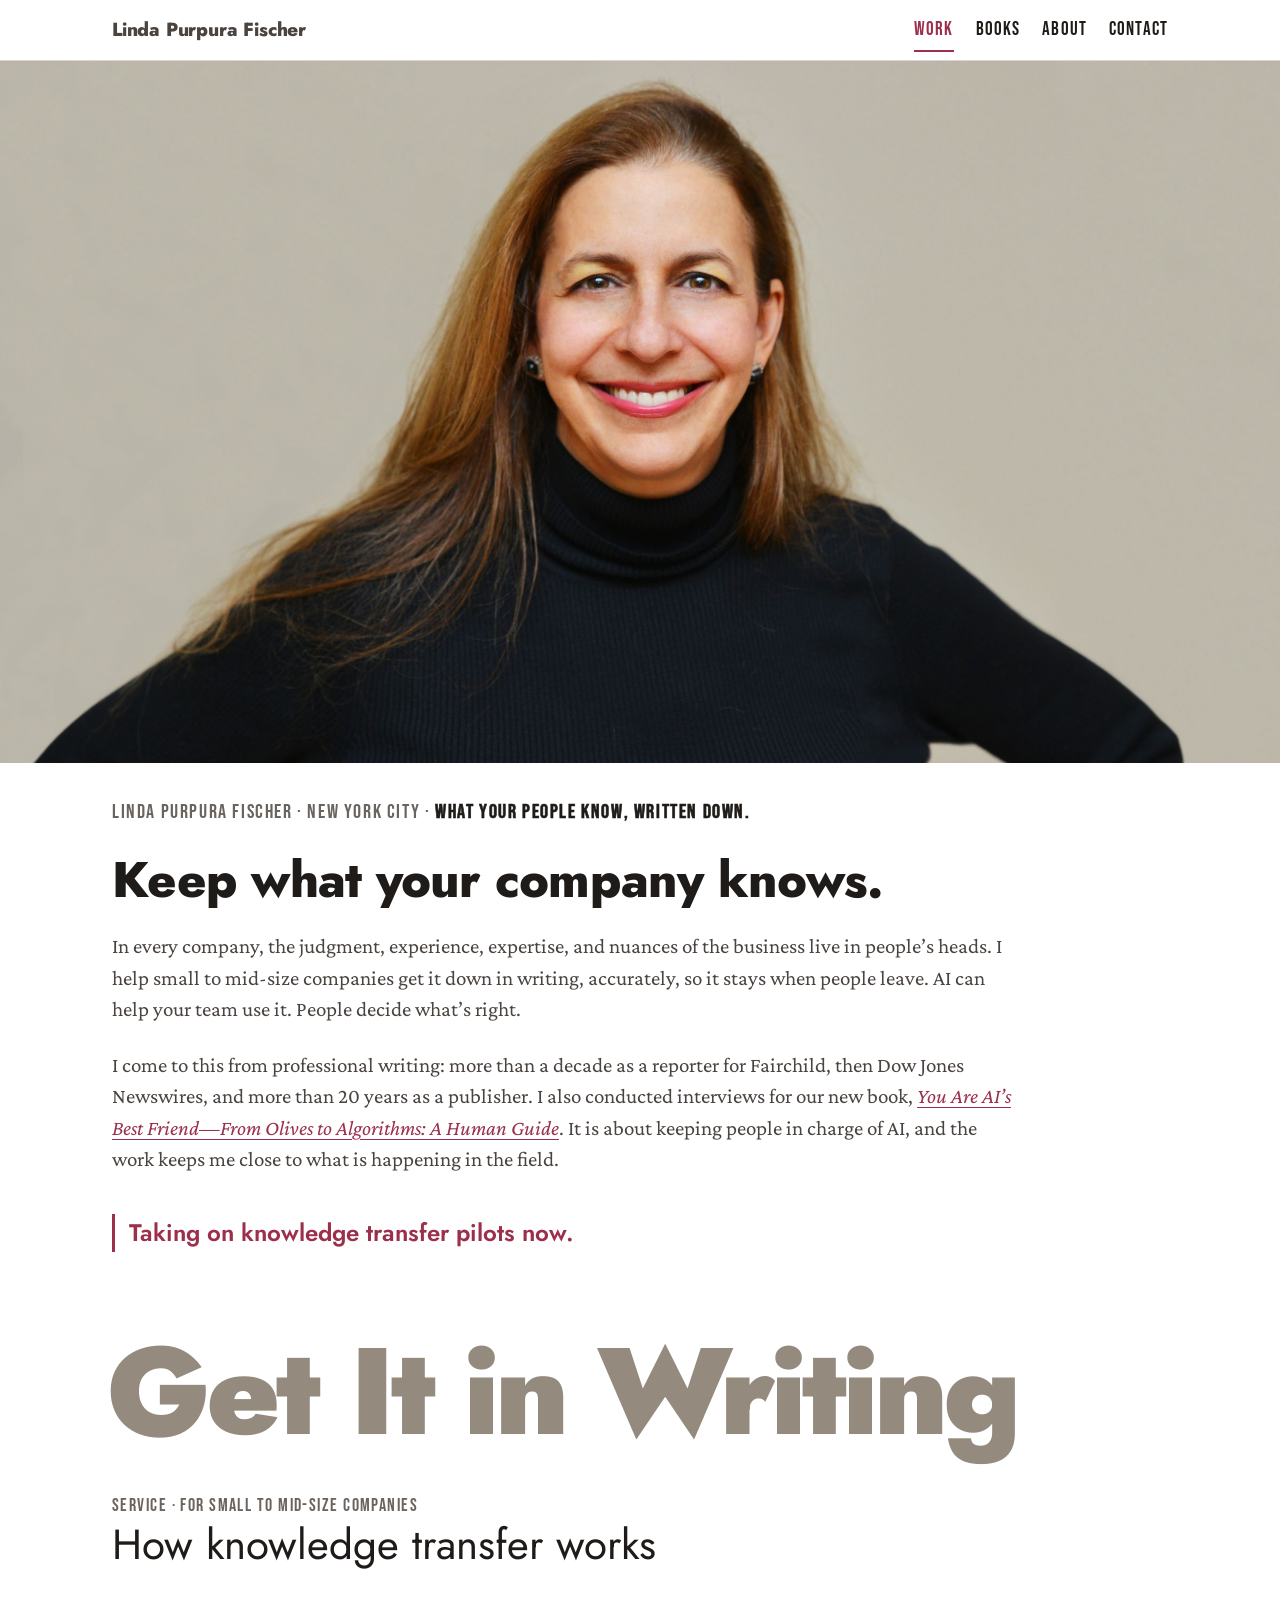
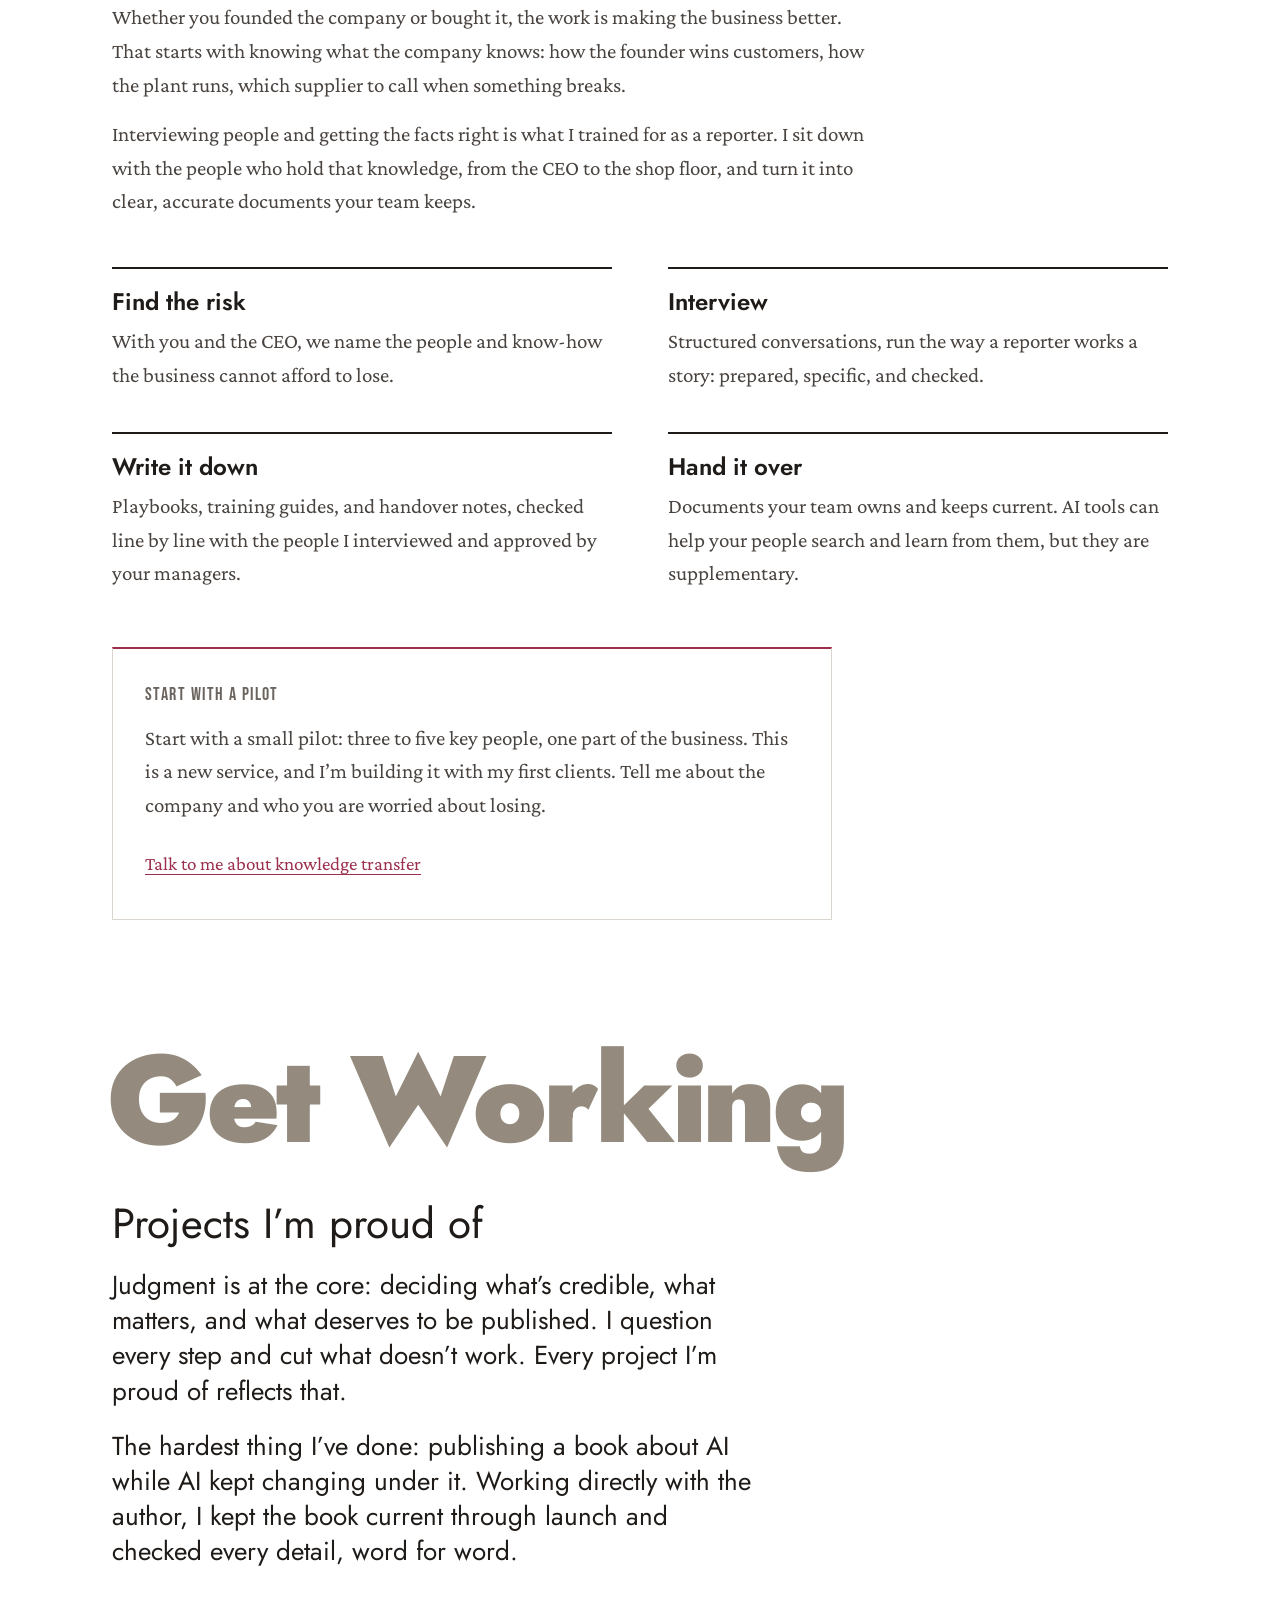
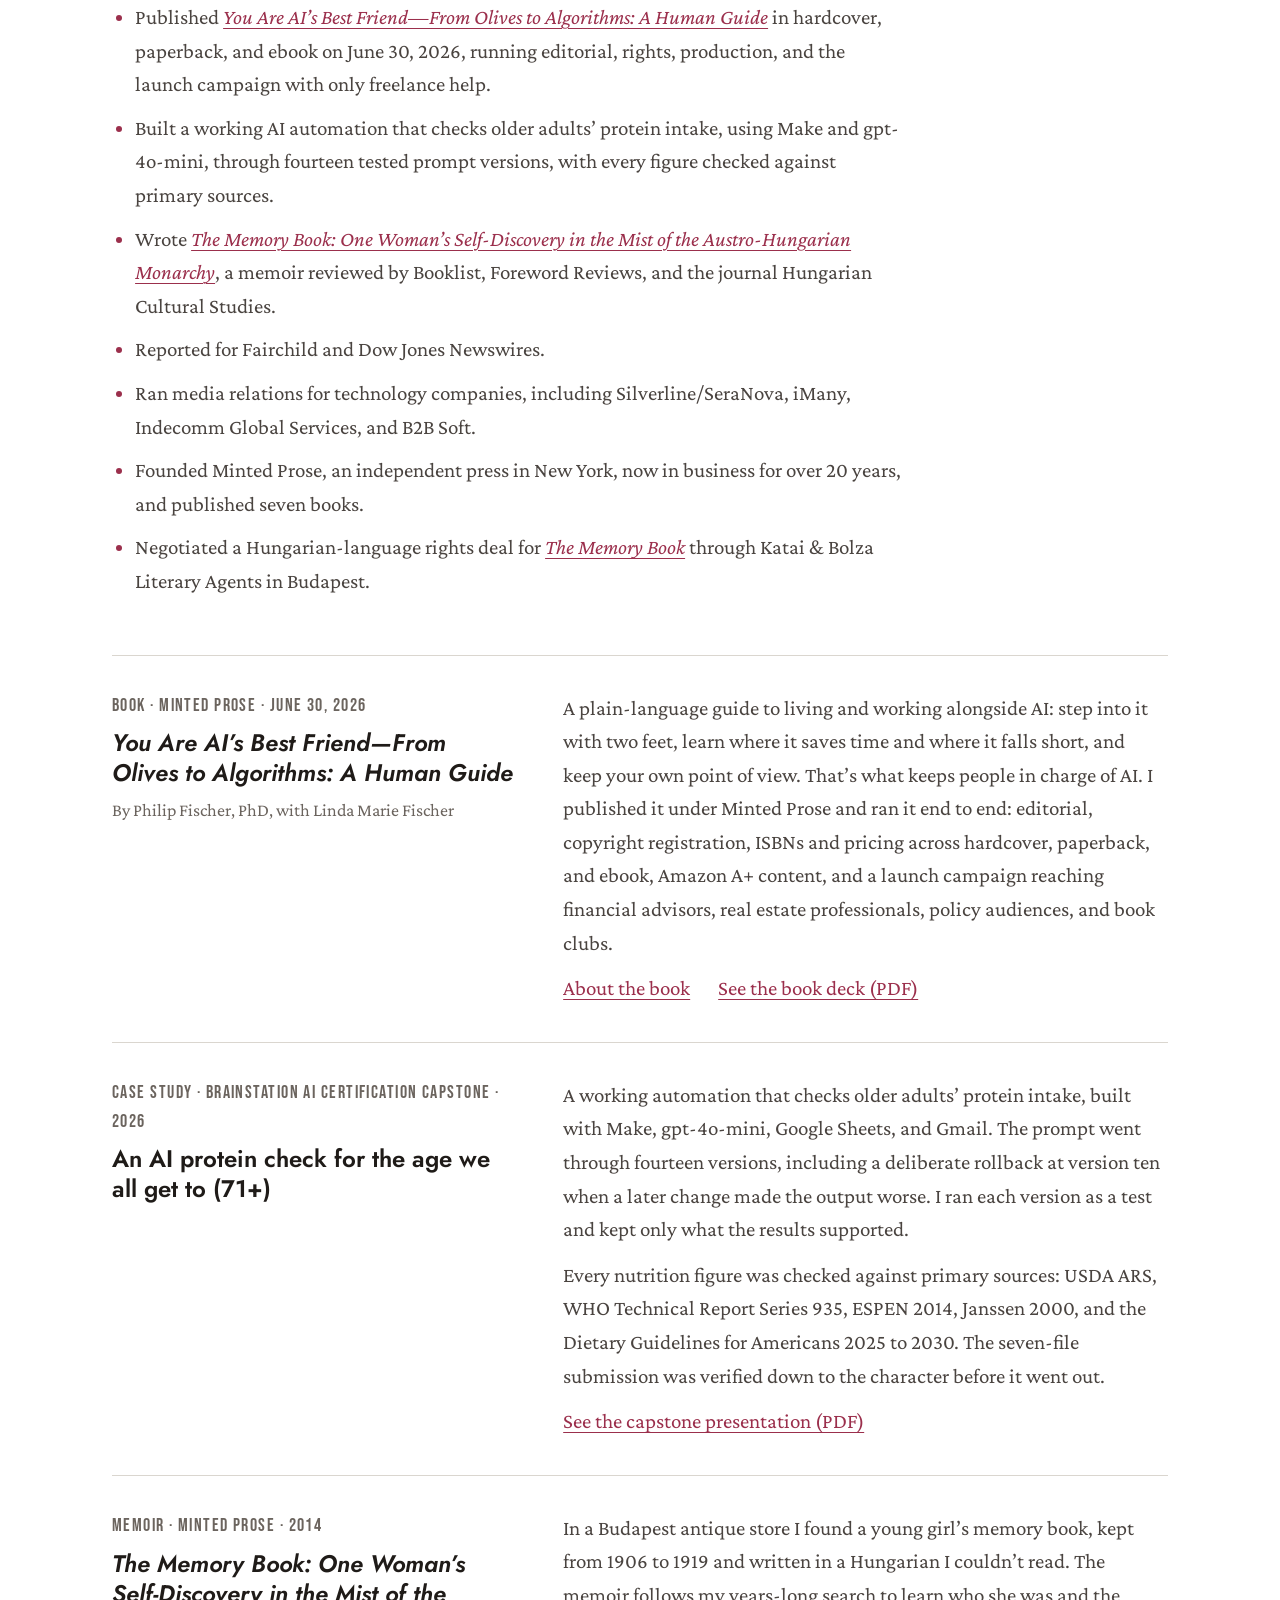
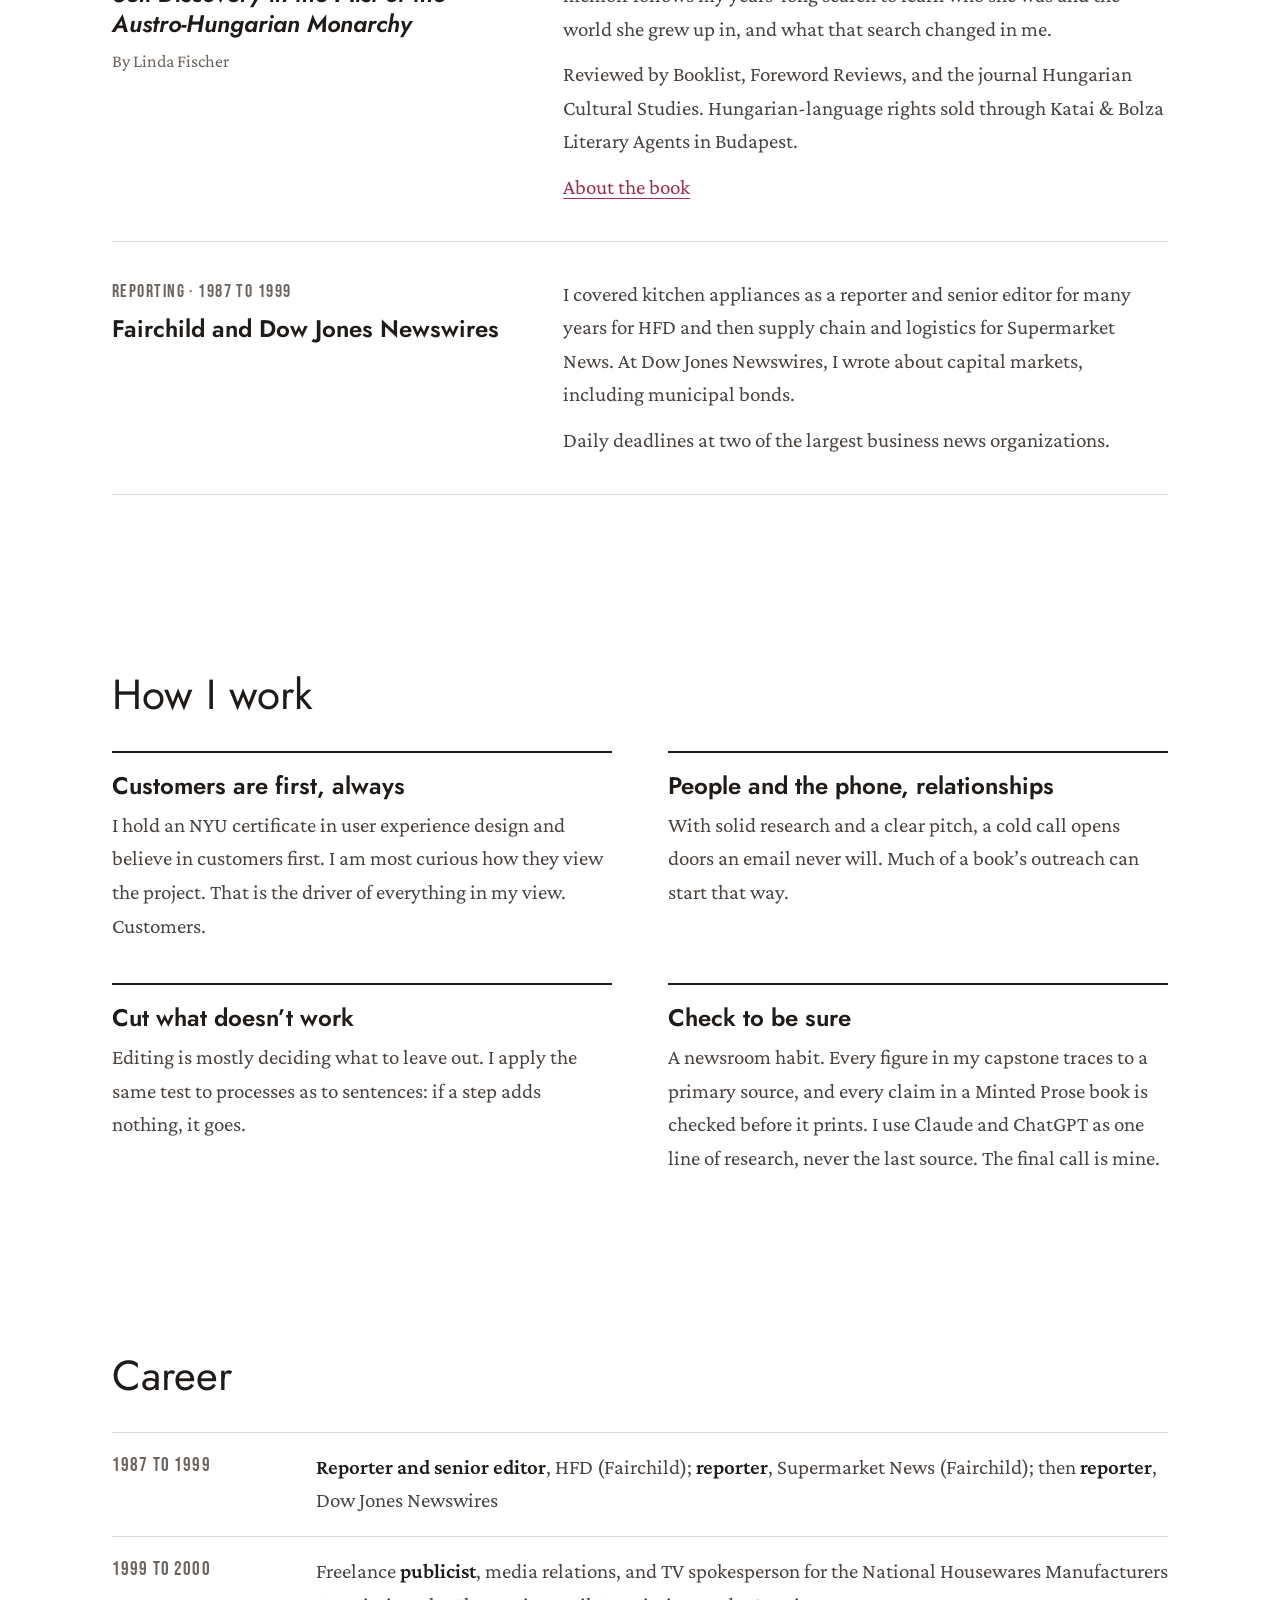
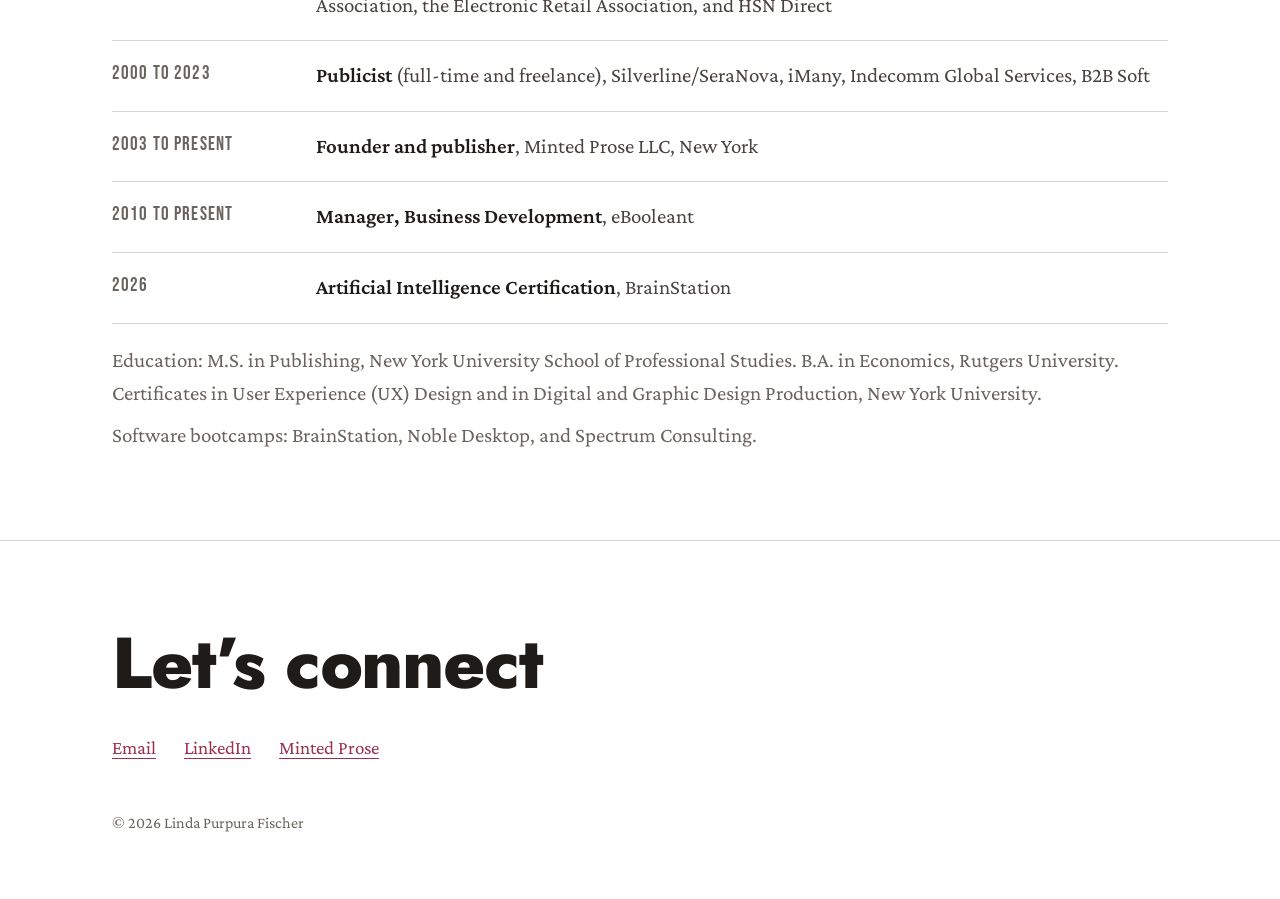
==== commit 07288aa6: "Opening: conducted interviews (not 'the interviews') Co-Authored-By: Claude Opus 5.5 <noreply@anthro" ====
--- a/index.html
+++ b/index.html
@@ -41,7 +41,7 @@
     <div class="vision">
       <p class="vision__head">Keep what your company knows.</p>
       <p class="vision__body">In every company, the judgment, experience, expertise, and nuances of the business live in people’s heads. I help small to mid-size companies get it down in writing, accurately, so it stays when people leave. AI can help your team use it. People decide what’s right.</p>
-      <p class="vision__body">I come to this from professional writing: more than a decade as a reporter for Fairchild, then Dow Jones Newswires, and more than 20 years as a publisher. I also conducted the interviews for our new book, <a href="https://www.mintedprose.com/books/you-are-ais-best-friend.html"><em>You Are AI’s Best Friend—From Olives to Algorithms: A Human Guide</em></a>. It is about keeping people in charge of AI, and the work keeps me close to what is happening in the field.</p>
+      <p class="vision__body">I come to this from professional writing: more than a decade as a reporter for Fairchild, then Dow Jones Newswires, and more than 20 years as a publisher. I also conducted interviews for our new book, <a href="https://www.mintedprose.com/books/you-are-ais-best-friend.html"><em>You Are AI’s Best Friend—From Olives to Algorithms: A Human Guide</em></a>. It is about keeping people in charge of AI, and the work keeps me close to what is happening in the field.</p>
     </div>
     <p class="seeking">Taking on knowledge transfer pilots now.</p>
   </div>
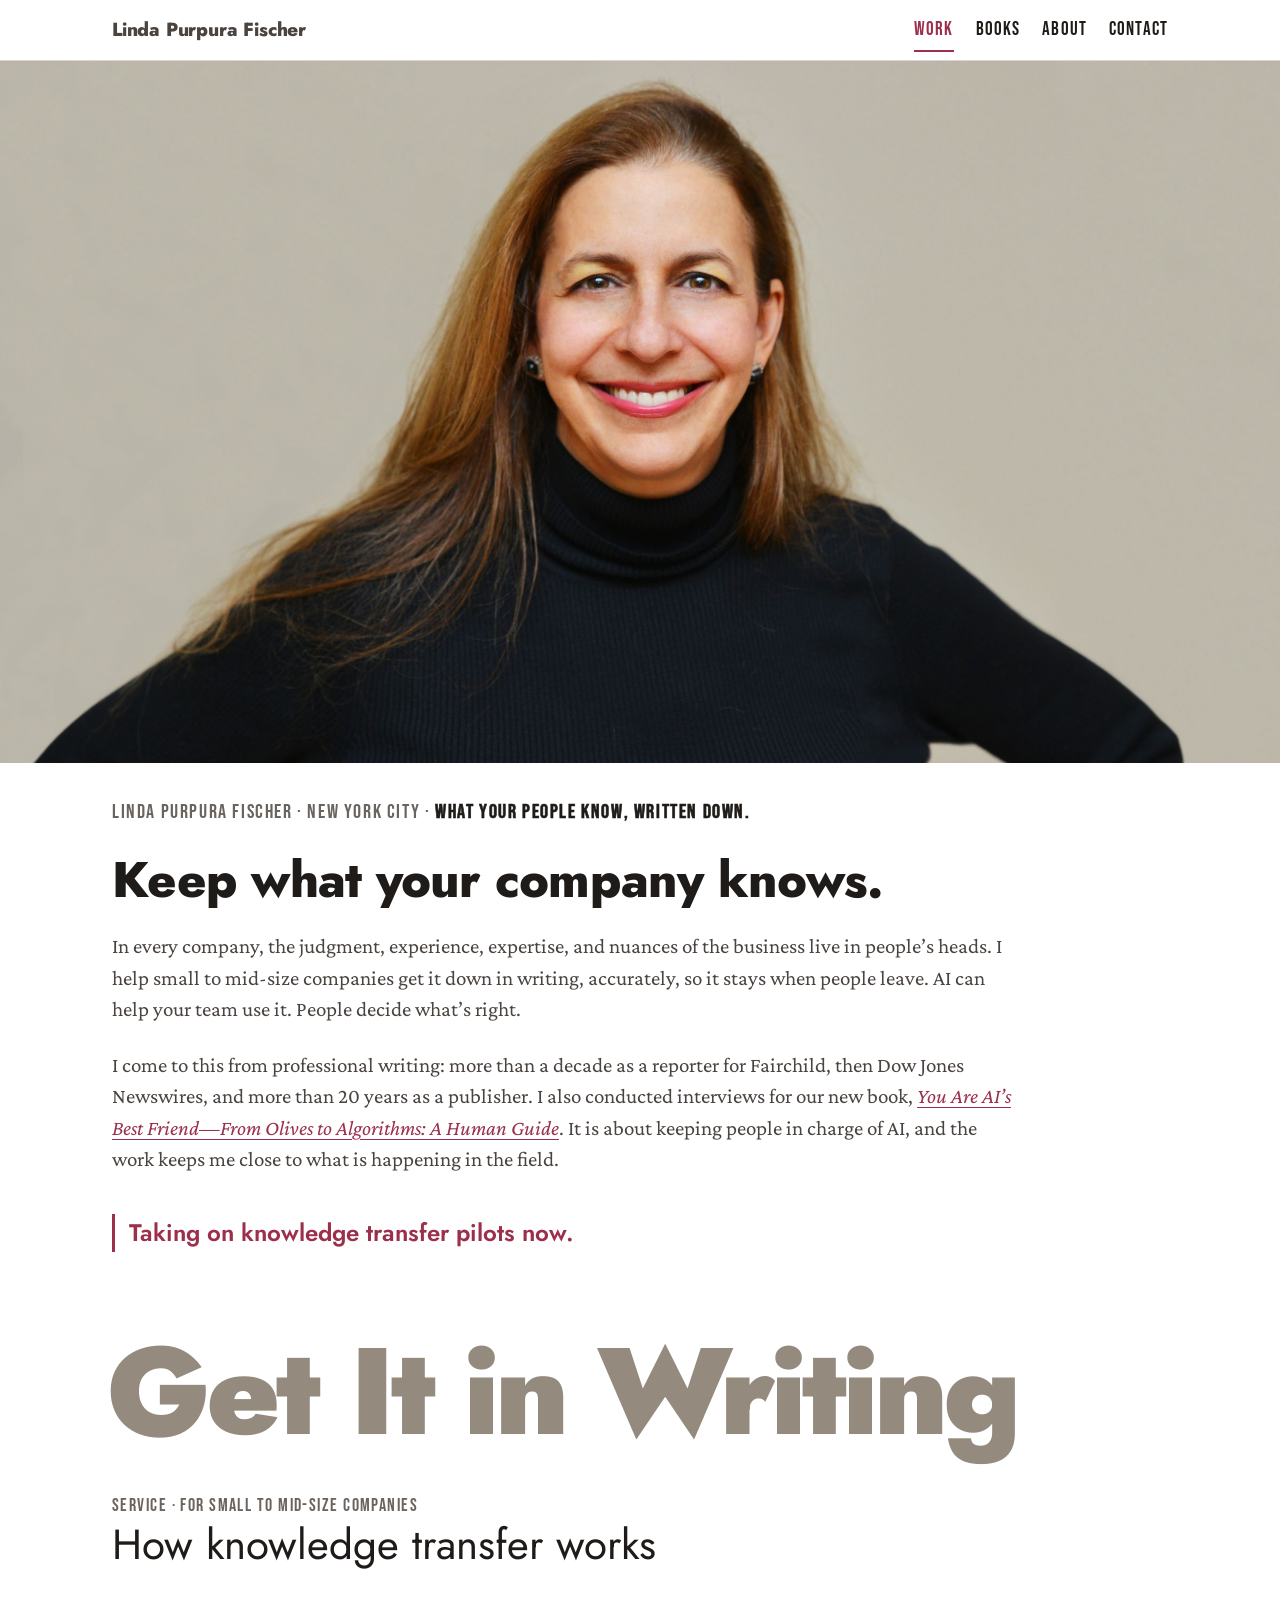
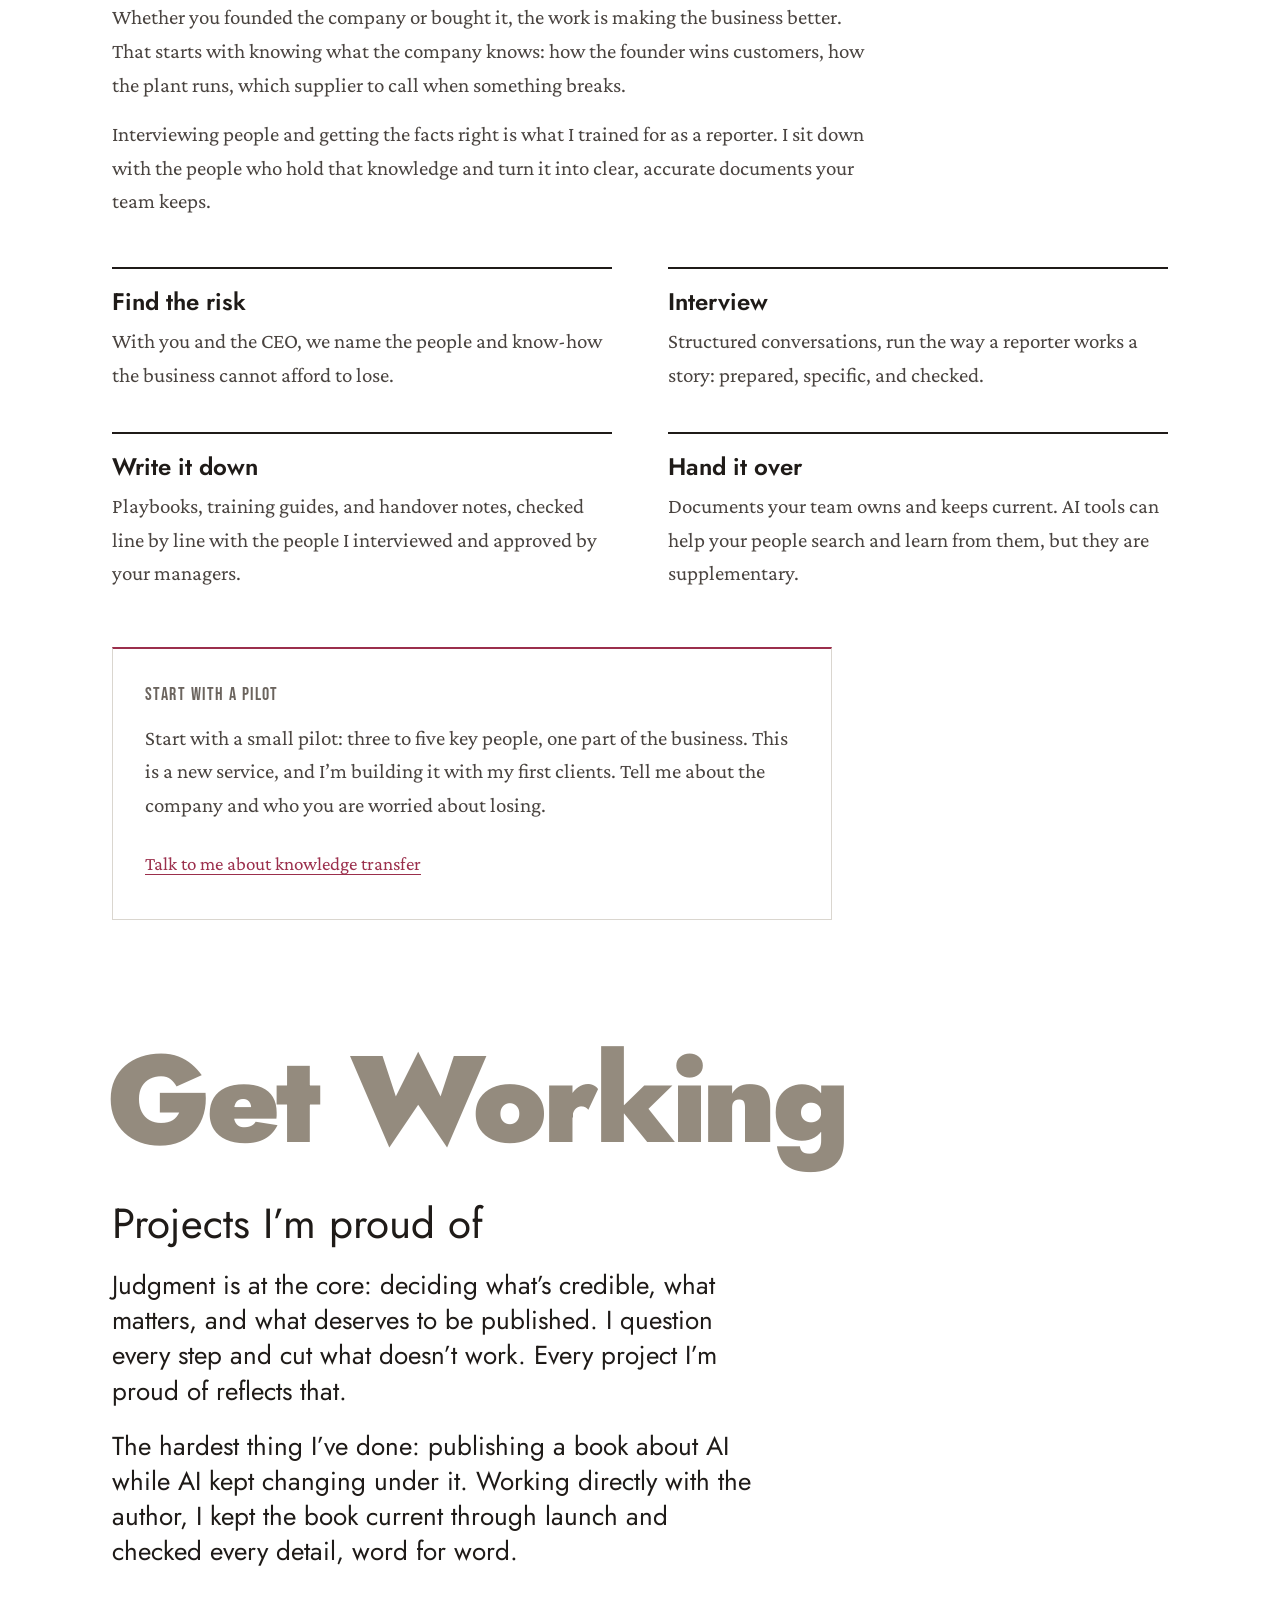
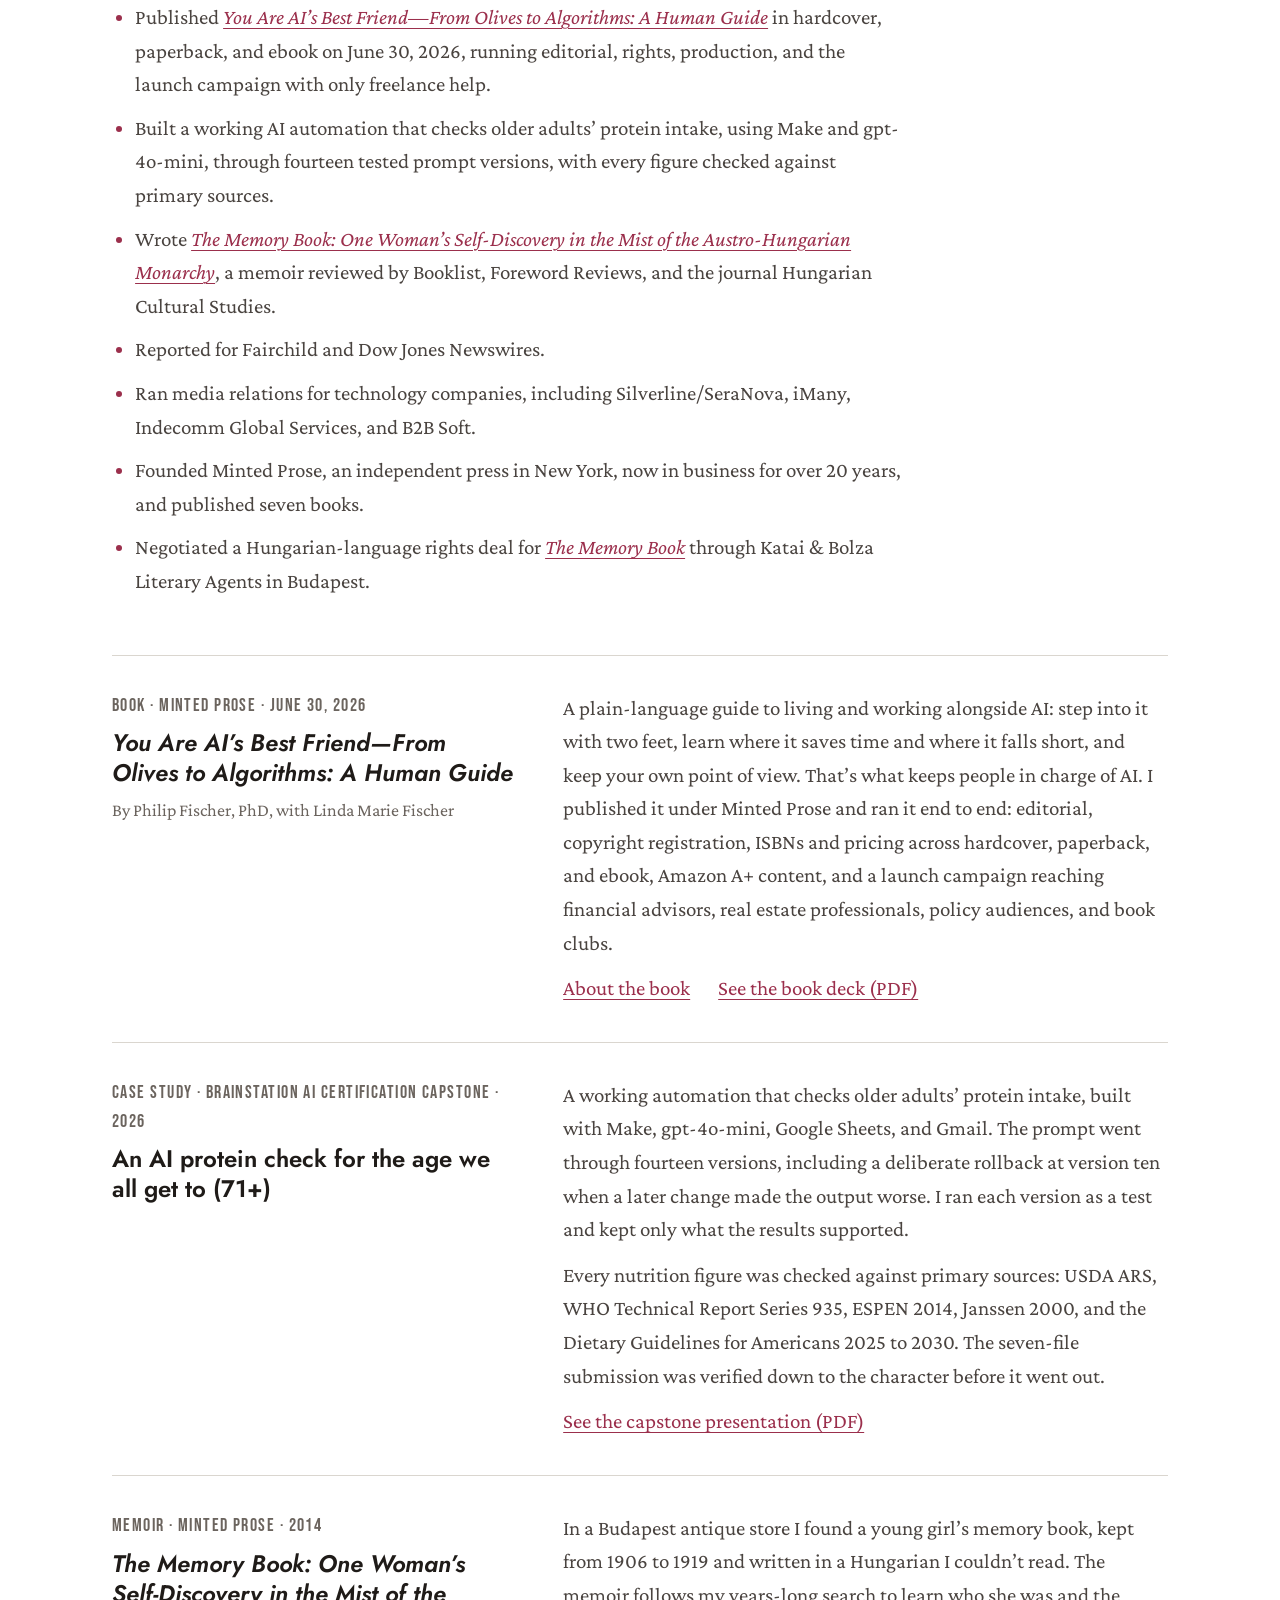
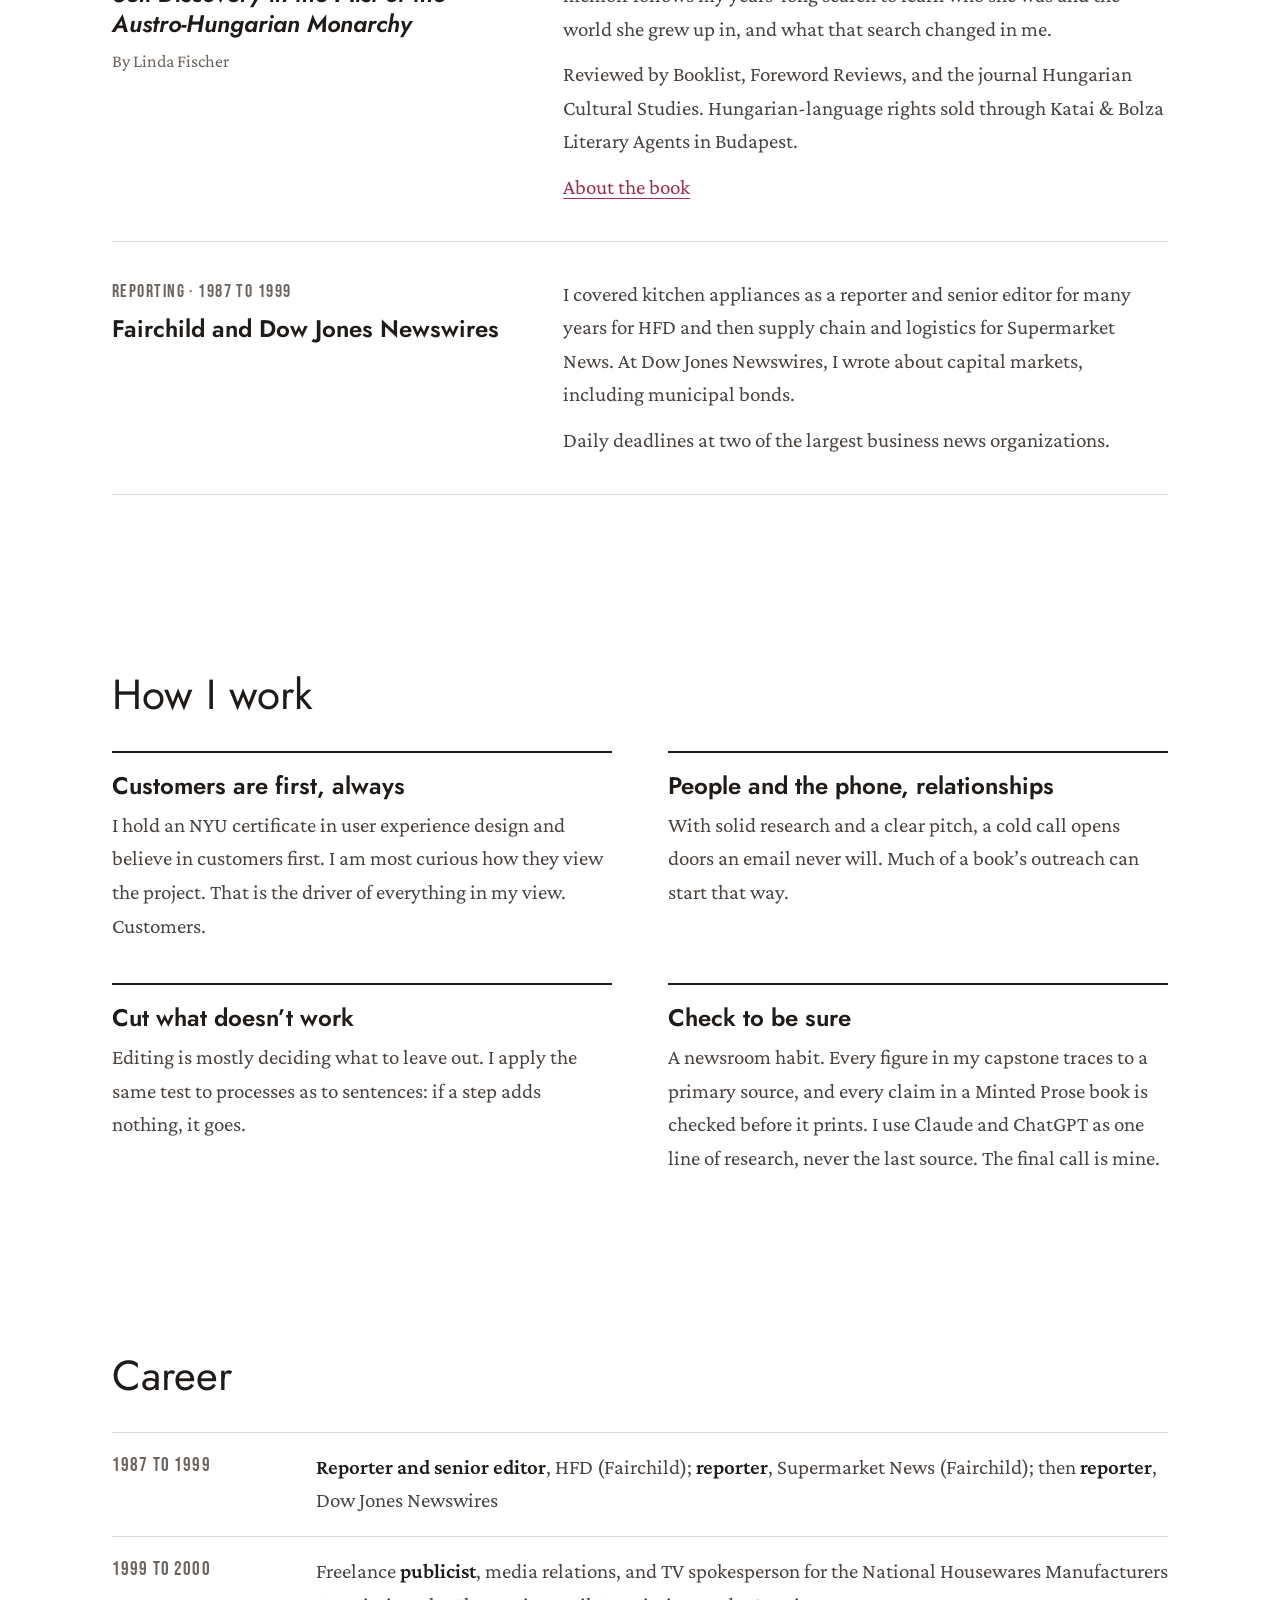
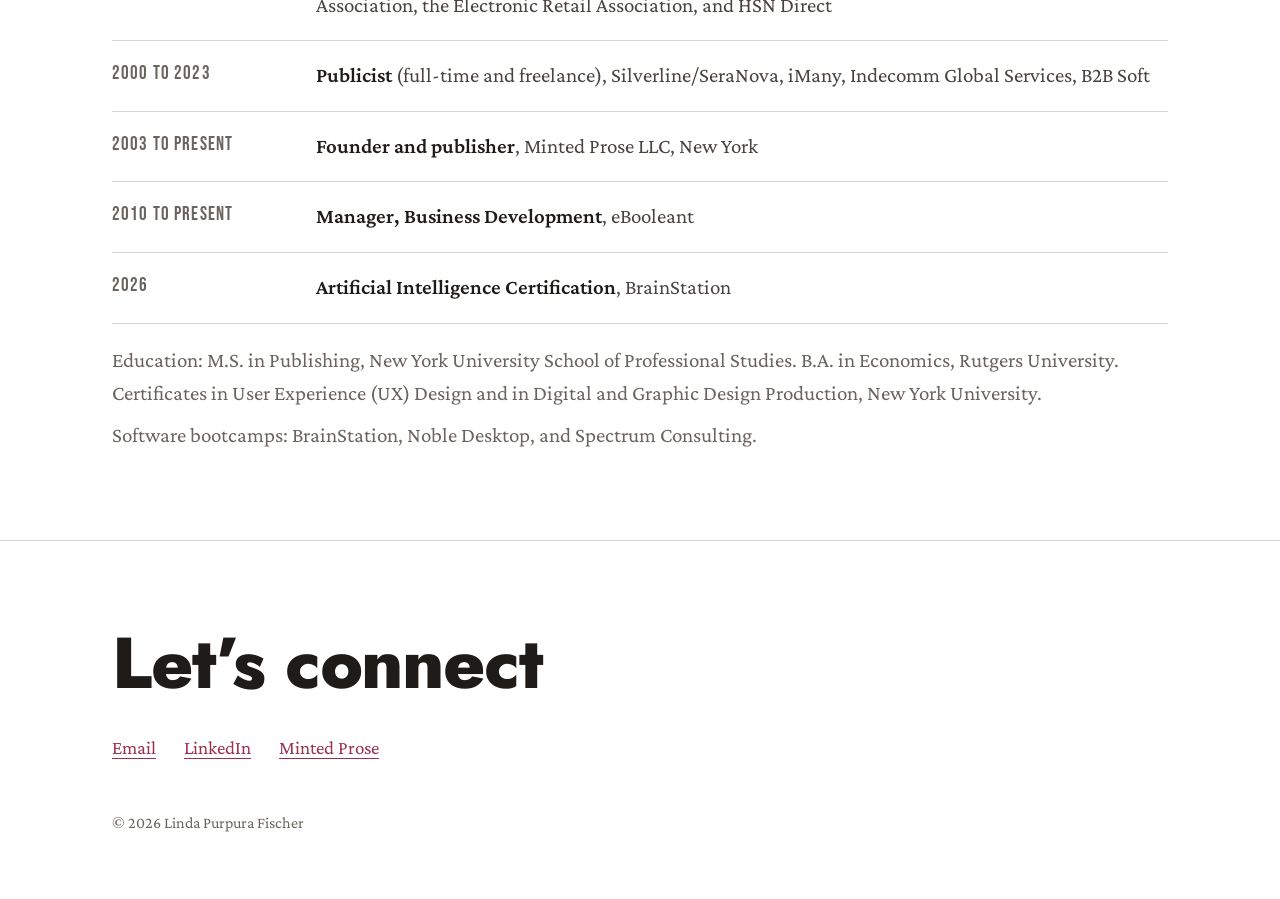
==== commit cf9e1273: "Knowledge section: drop 'from the CEO to the shop floor' Co-Authored-By: Claude Opus 5.5 <noreply@an" ====
--- a/index.html
+++ b/index.html
@@ -54,7 +54,7 @@
     <h2 id="kt">How knowledge transfer works</h2>
     <div class="prose">
       <p>Whether you founded the company or bought it, the work is making the business better. That starts with knowing what the company knows: how the founder wins customers, how the plant runs, which supplier to call when something breaks.</p>
-      <p>Interviewing people and getting the facts right is what I trained for as a reporter. I sit down with the people who hold that knowledge, from the CEO to the shop floor, and turn it into clear, accurate documents your team keeps.</p>
+      <p>Interviewing people and getting the facts right is what I trained for as a reporter. I sit down with the people who hold that knowledge and turn it into clear, accurate documents your team keeps.</p>
     </div>
     <div class="traits">
       <div>
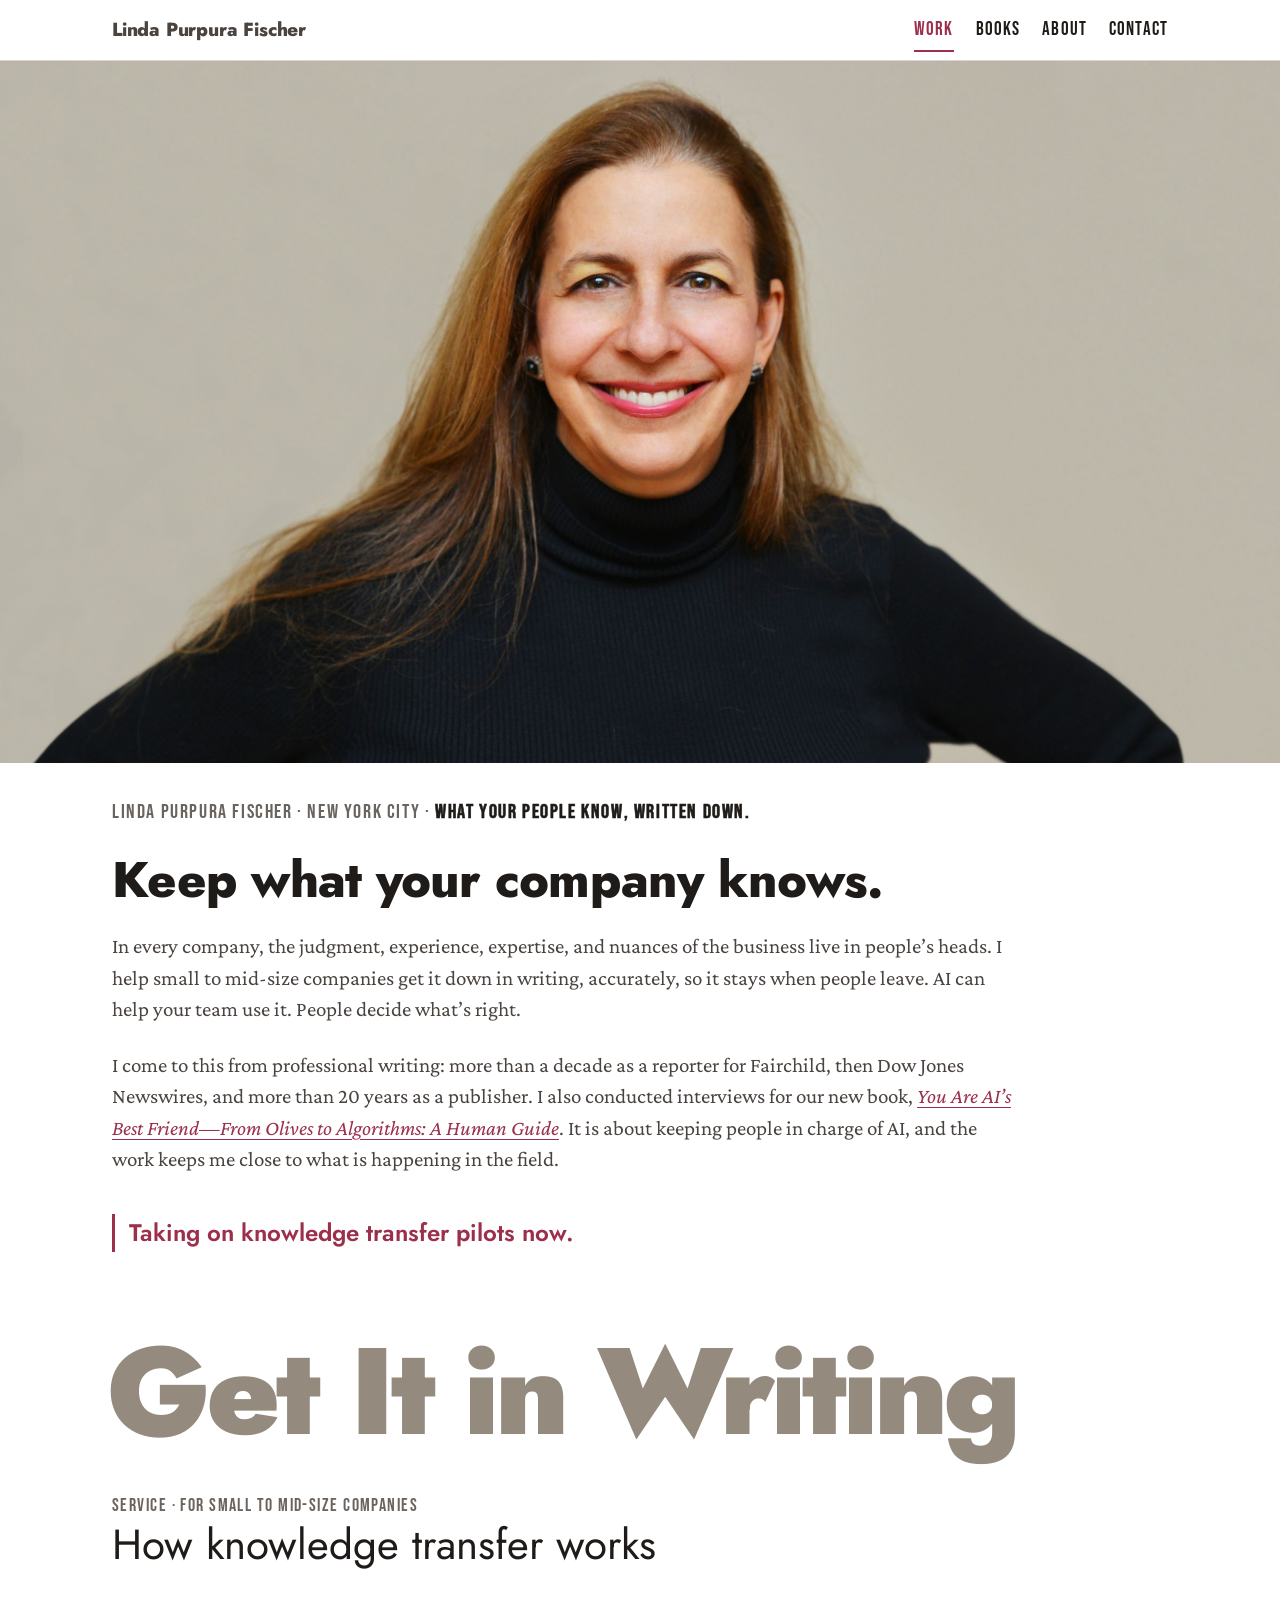
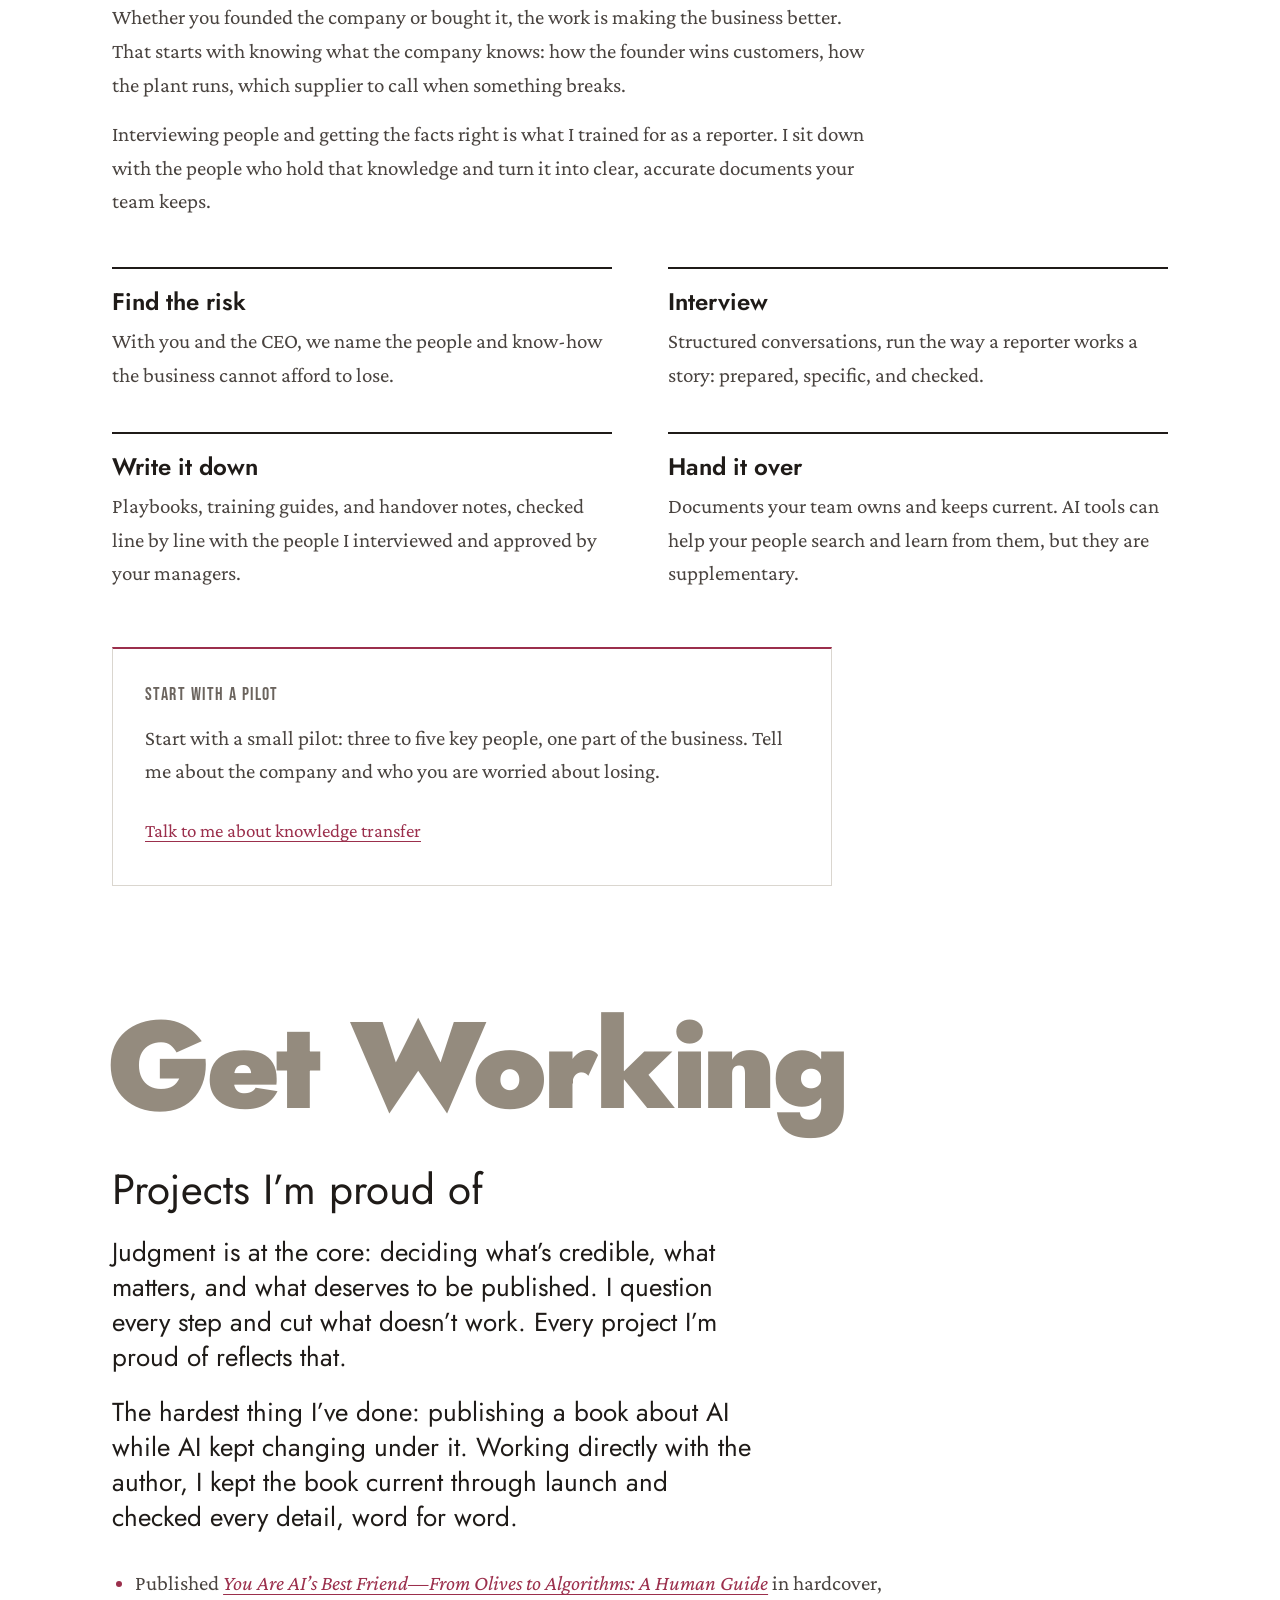
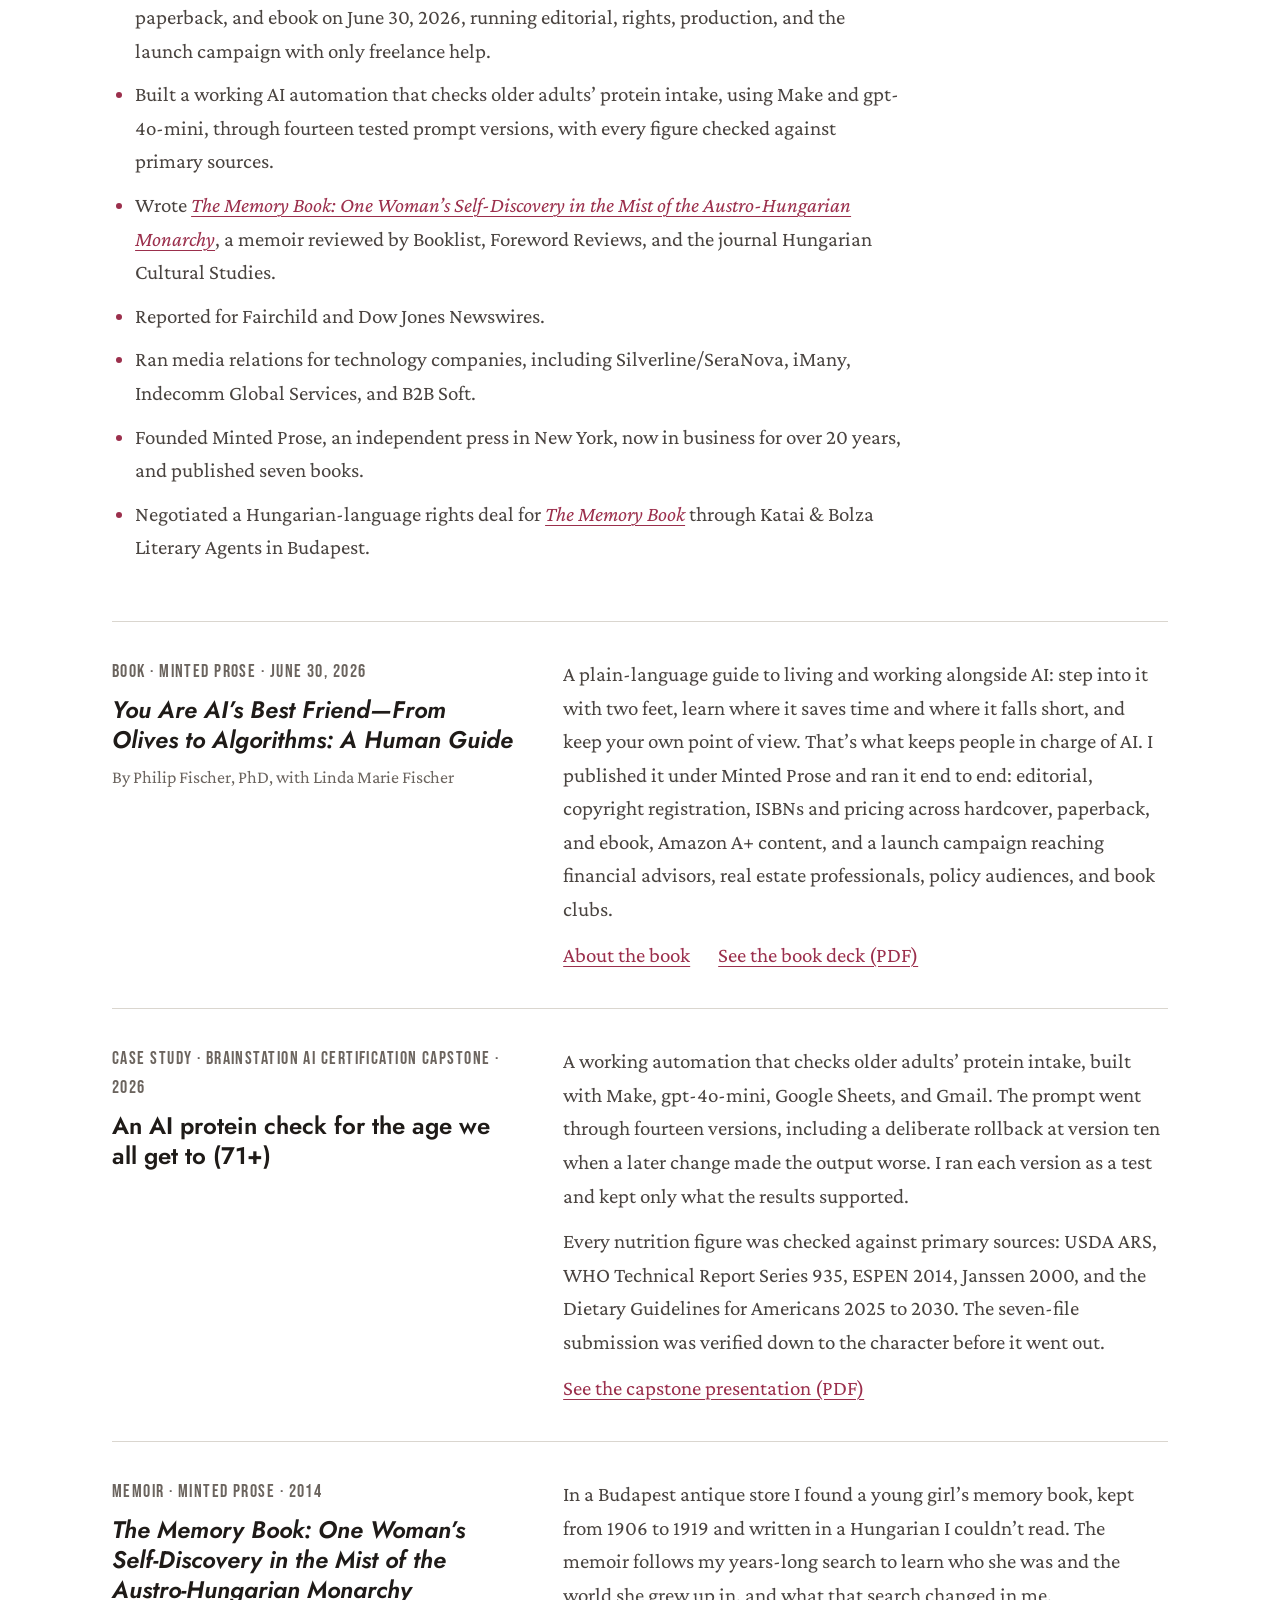
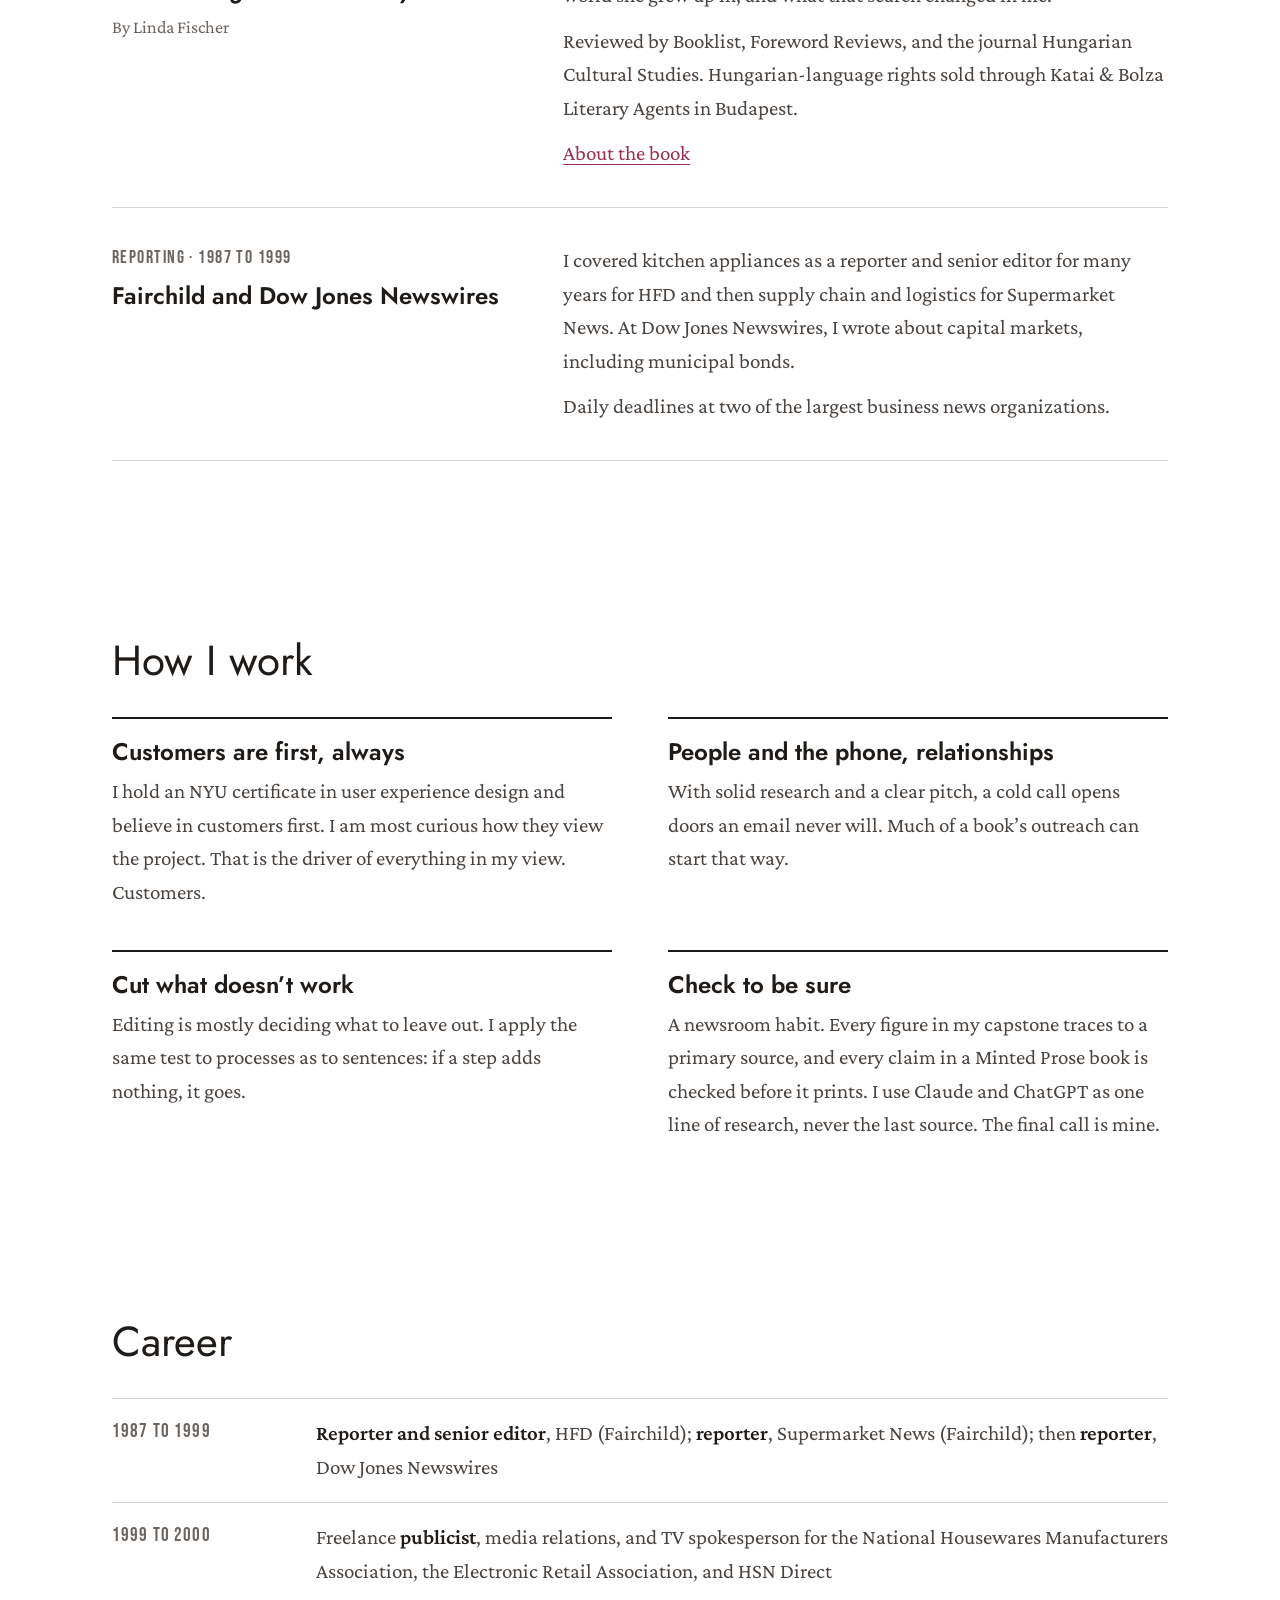
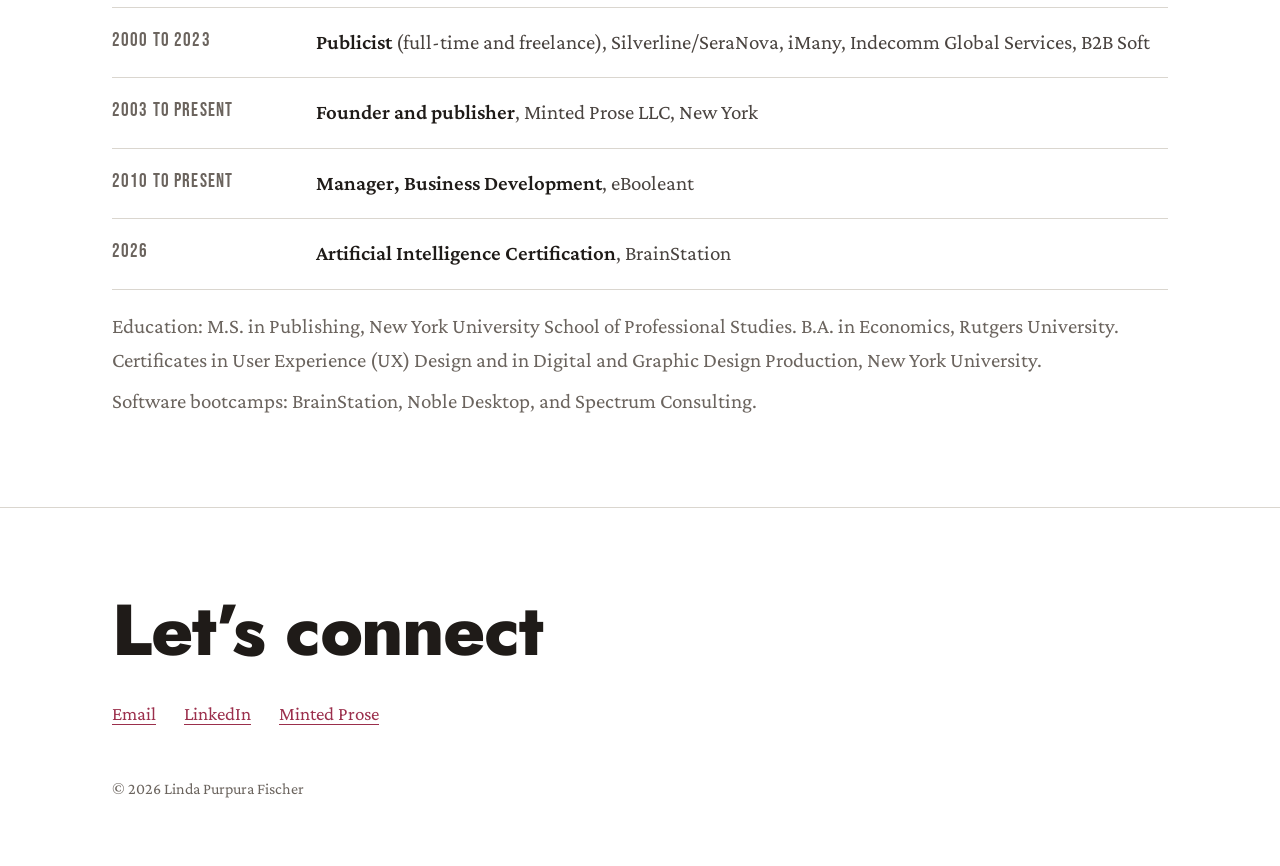
==== commit f014799e: "Pilot box: drop new-service line Co-Authored-By: Claude Opus 5.5 <noreply@anthropic.com> Claude-Sess" ====
--- a/index.html
+++ b/index.html
@@ -76,7 +76,7 @@
     </div>
     <div class="wholesale">
       <p class="kicker">Start with a pilot</p>
-      <p>Start with a small pilot: three to five key people, one part of the business. This is a new service, and I’m building it with my first clients. Tell me about the company and who you are worried about losing.</p>
+      <p>Start with a small pilot: three to five key people, one part of the business. Tell me about the company and who you are worried about losing.</p>
       <div class="links"><a href="mailto:techandfinancial@gmail.com?subject=Knowledge%20transfer">Talk to me about knowledge transfer</a></div>
     </div>
   </div>
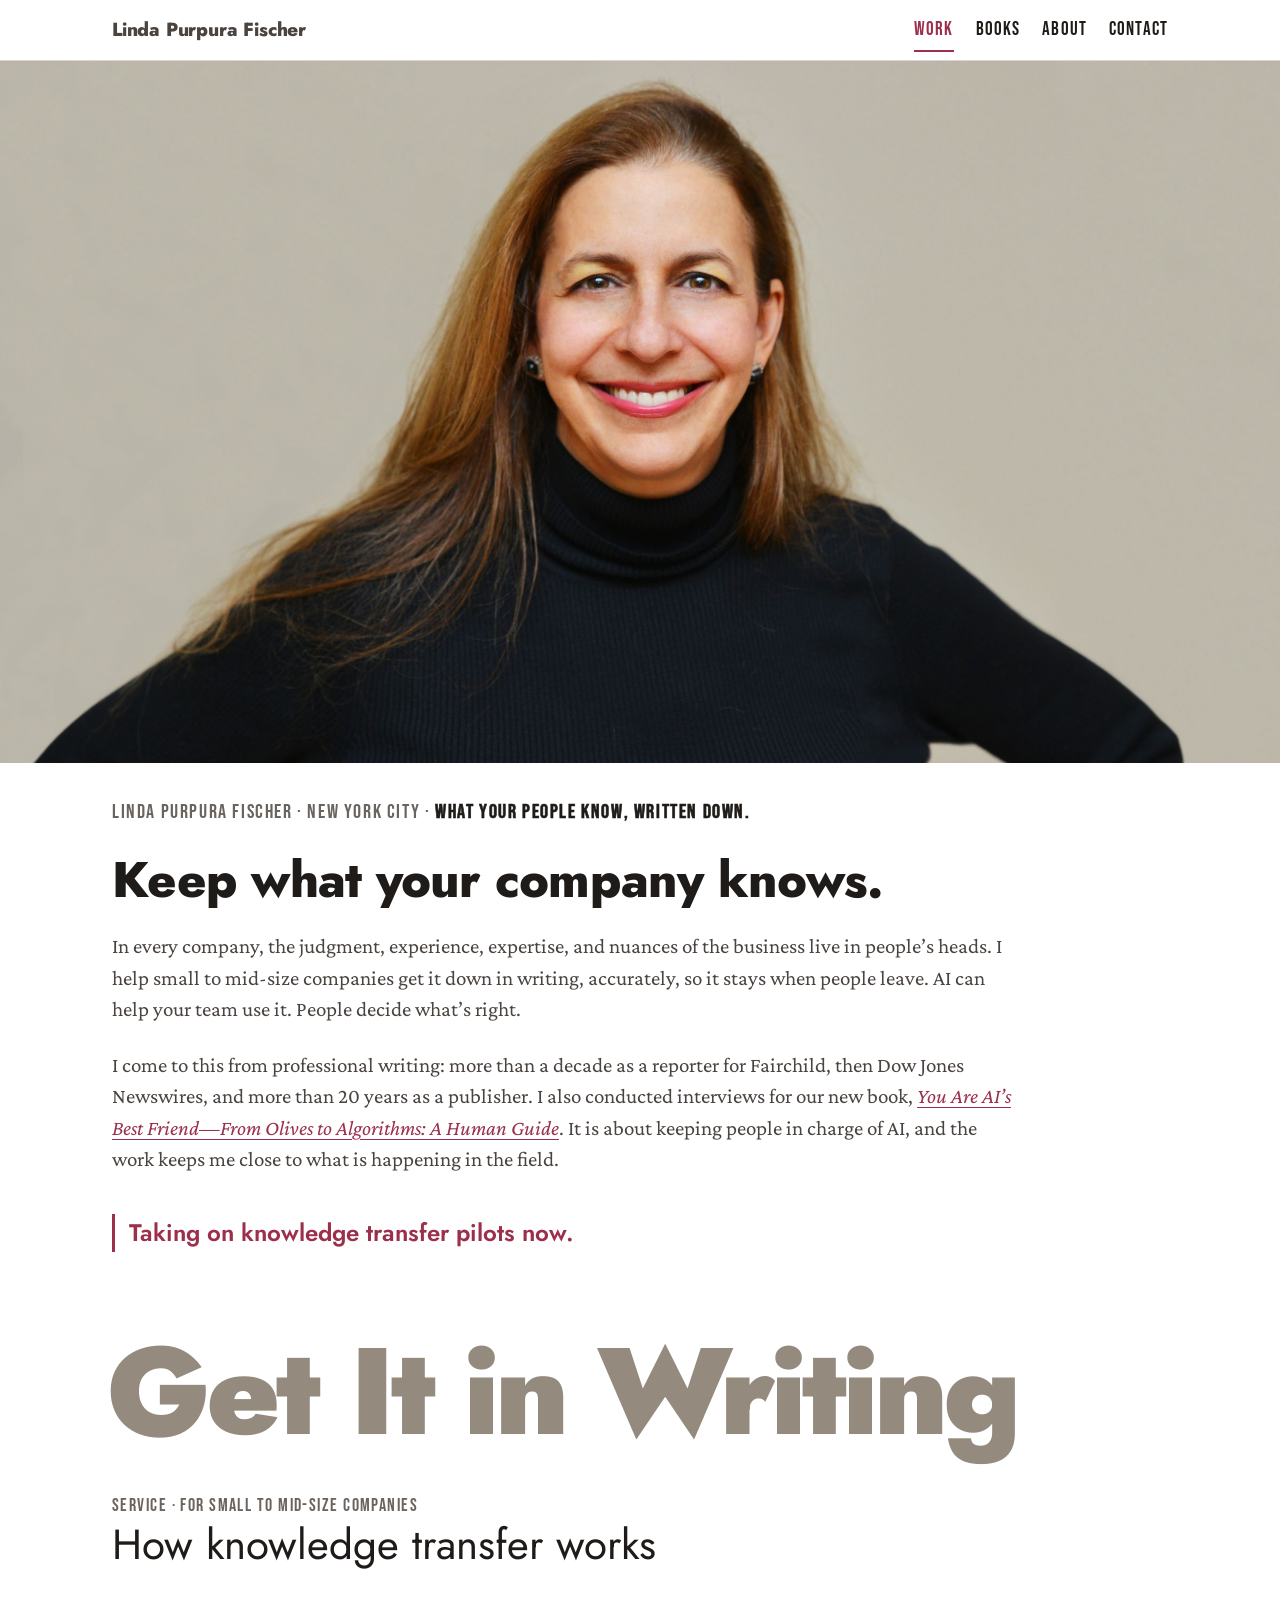
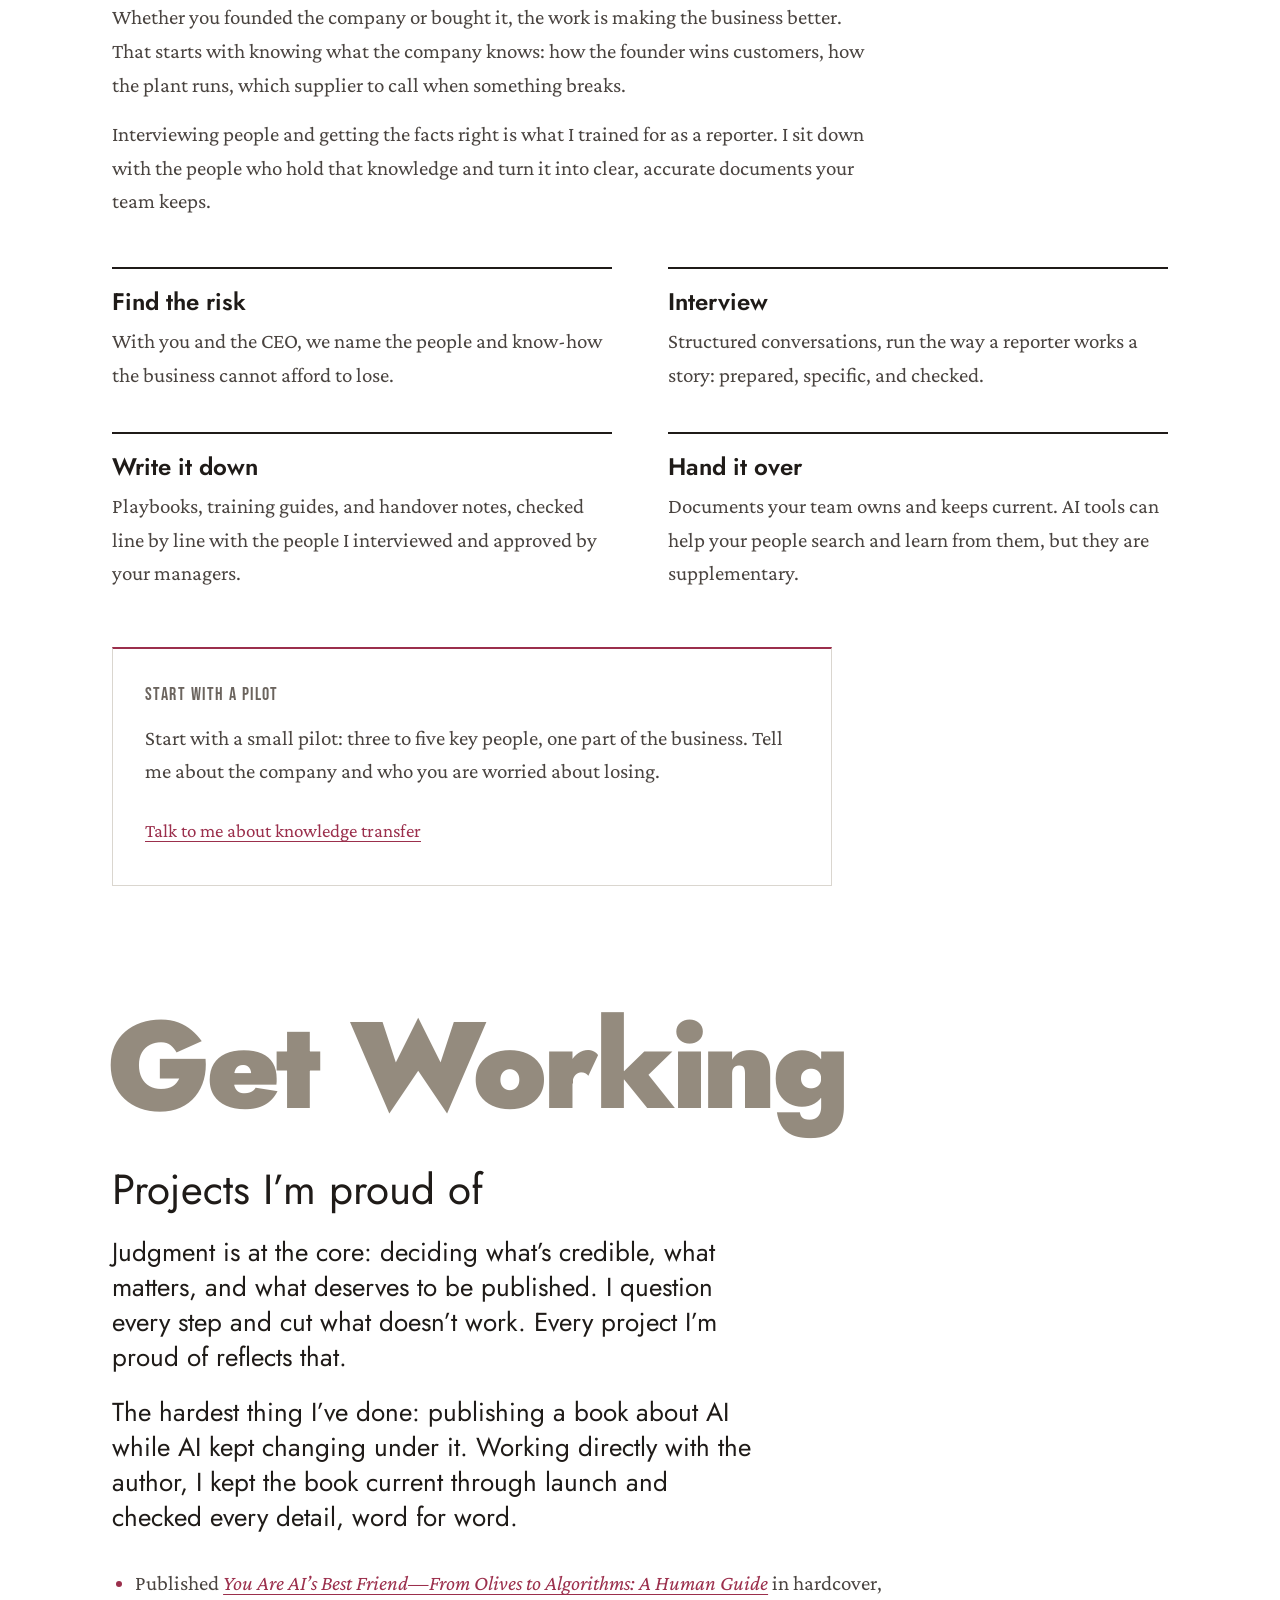
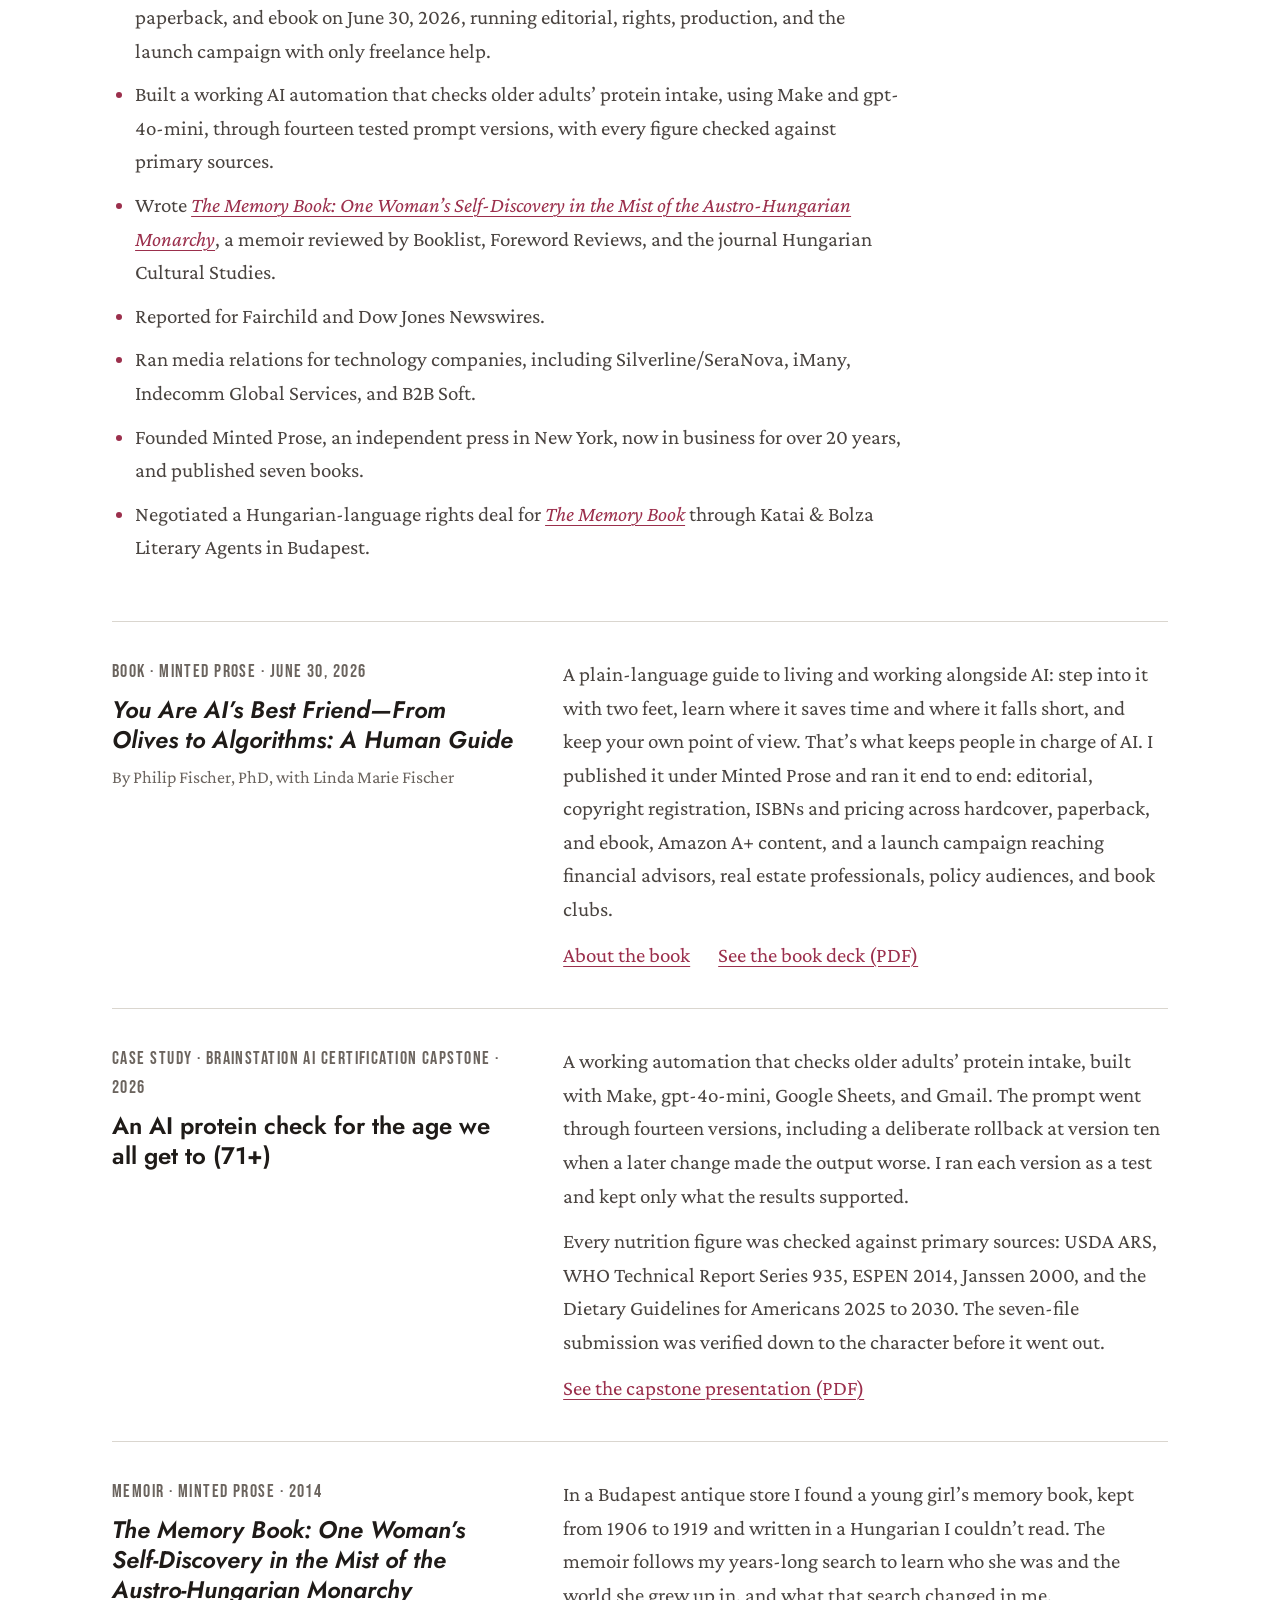
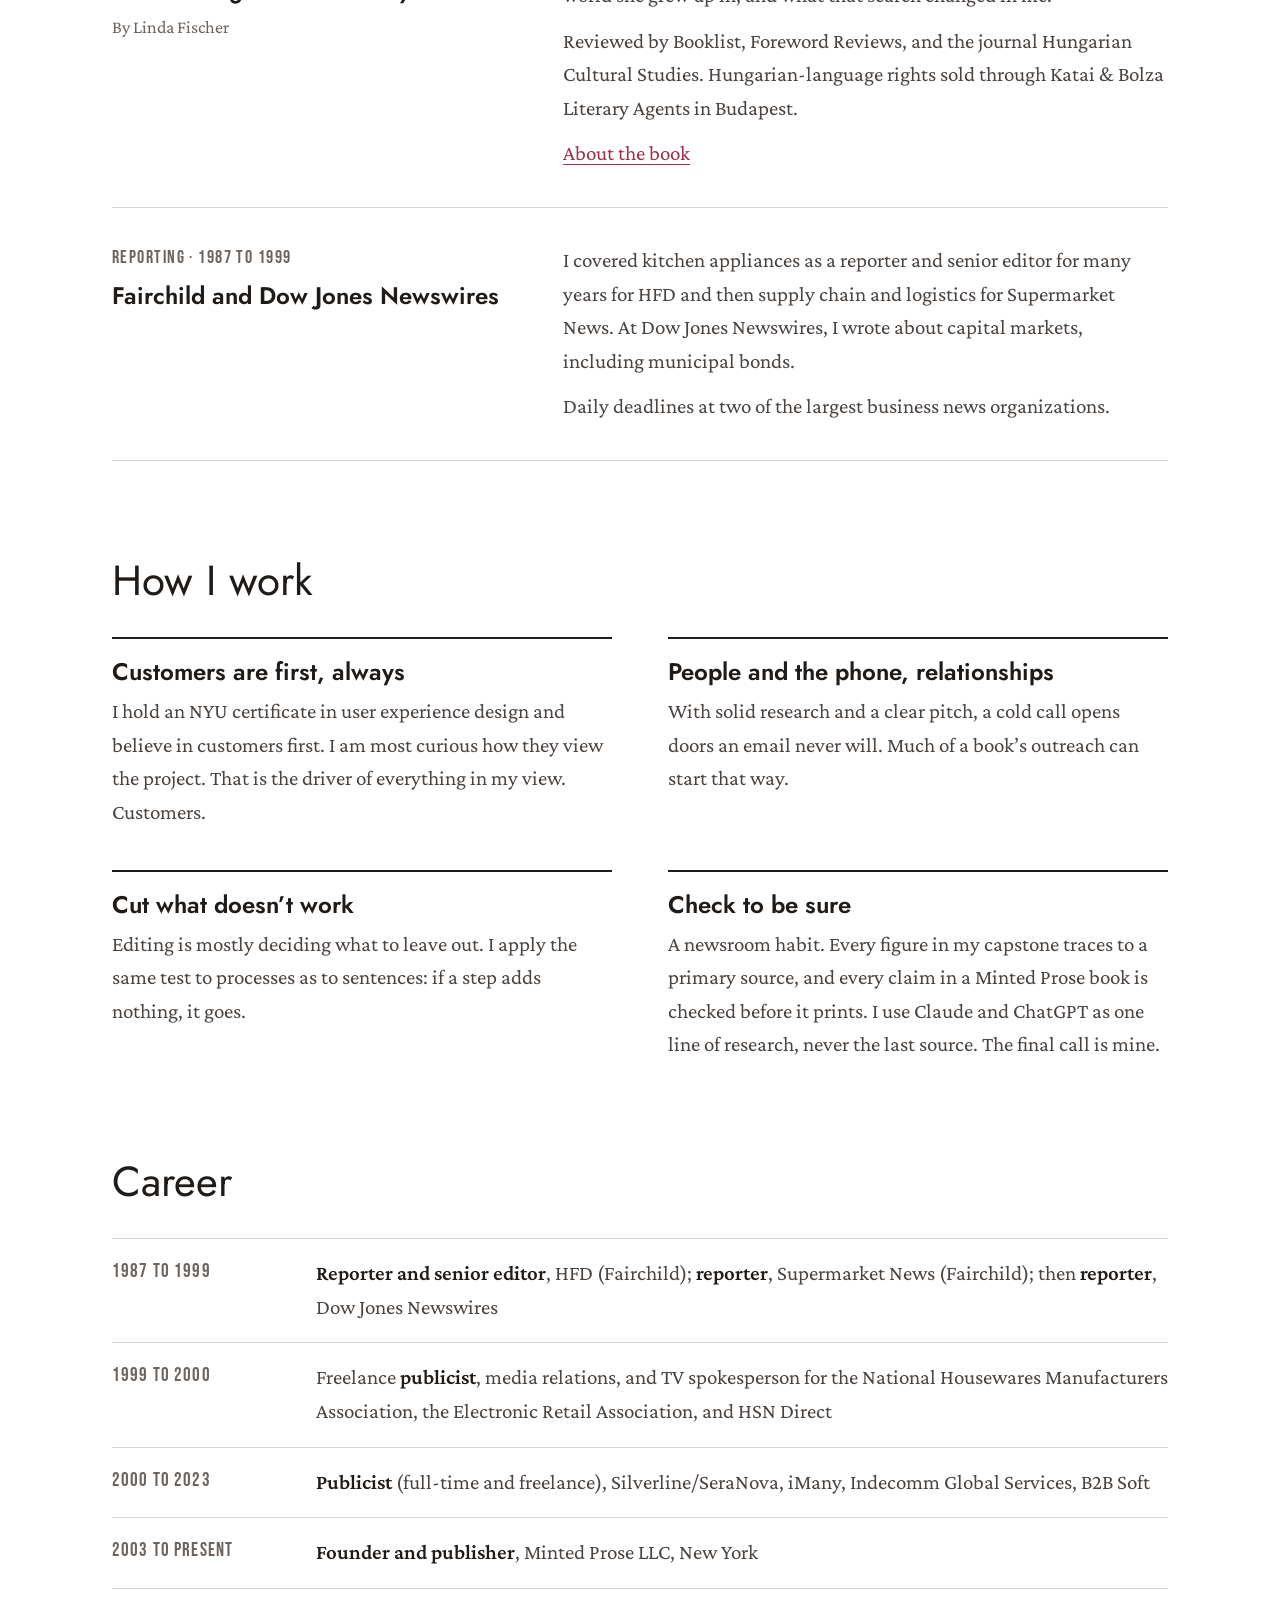
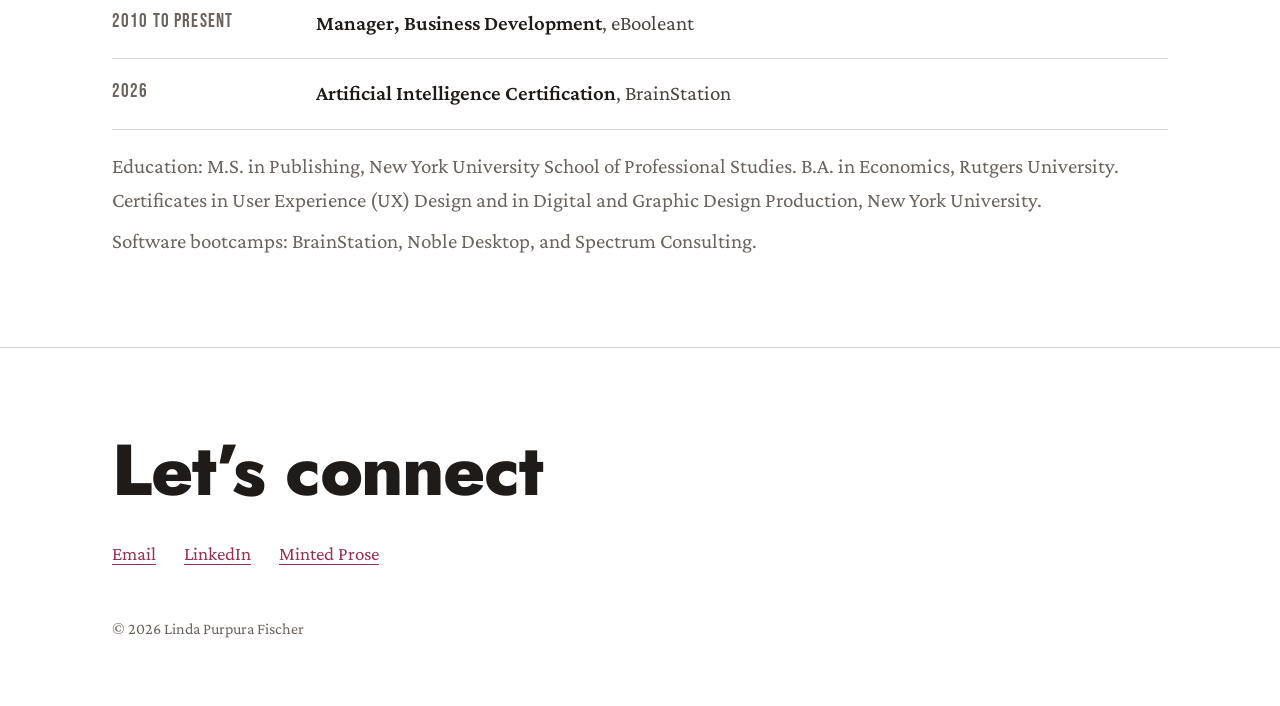
==== commit 918a990a: "Halve the gap between back-to-back sections Co-Authored-By: Claude Opus 5.5 <noreply@anthropic.com> " ====
--- a/index.html
+++ b/index.html
@@ -11,7 +11,7 @@
 <link rel="preconnect" href="https://fonts.googleapis.com">
 <link rel="preconnect" href="https://fonts.gstatic.com" crossorigin>
 <link rel="stylesheet" href="https://fonts.googleapis.com/css2?family=Bebas+Neue&family=Crimson+Pro:ital,wght@0,400;0,600;1,400&family=Jost:wght@400;600;800;900&display=swap">
-<link rel="stylesheet" href="css/site.css?v=60">
+<link rel="stylesheet" href="css/site.css?v=61">
 <script src="js/site.js?v=2" defer></script>
 </head>
 <body>
--- a/css/site.css
+++ b/css/site.css
@@ -352,3 +352,6 @@
 /* ---------- Knowledge transfer ---------- */
 #knowledge { scroll-margin-top: 72px; }
 #knowledge .prose { margin-bottom: 48px; }
+
+/* Back-to-back sections share one gap, not two */
+.section + .section { padding-top: 8px; }
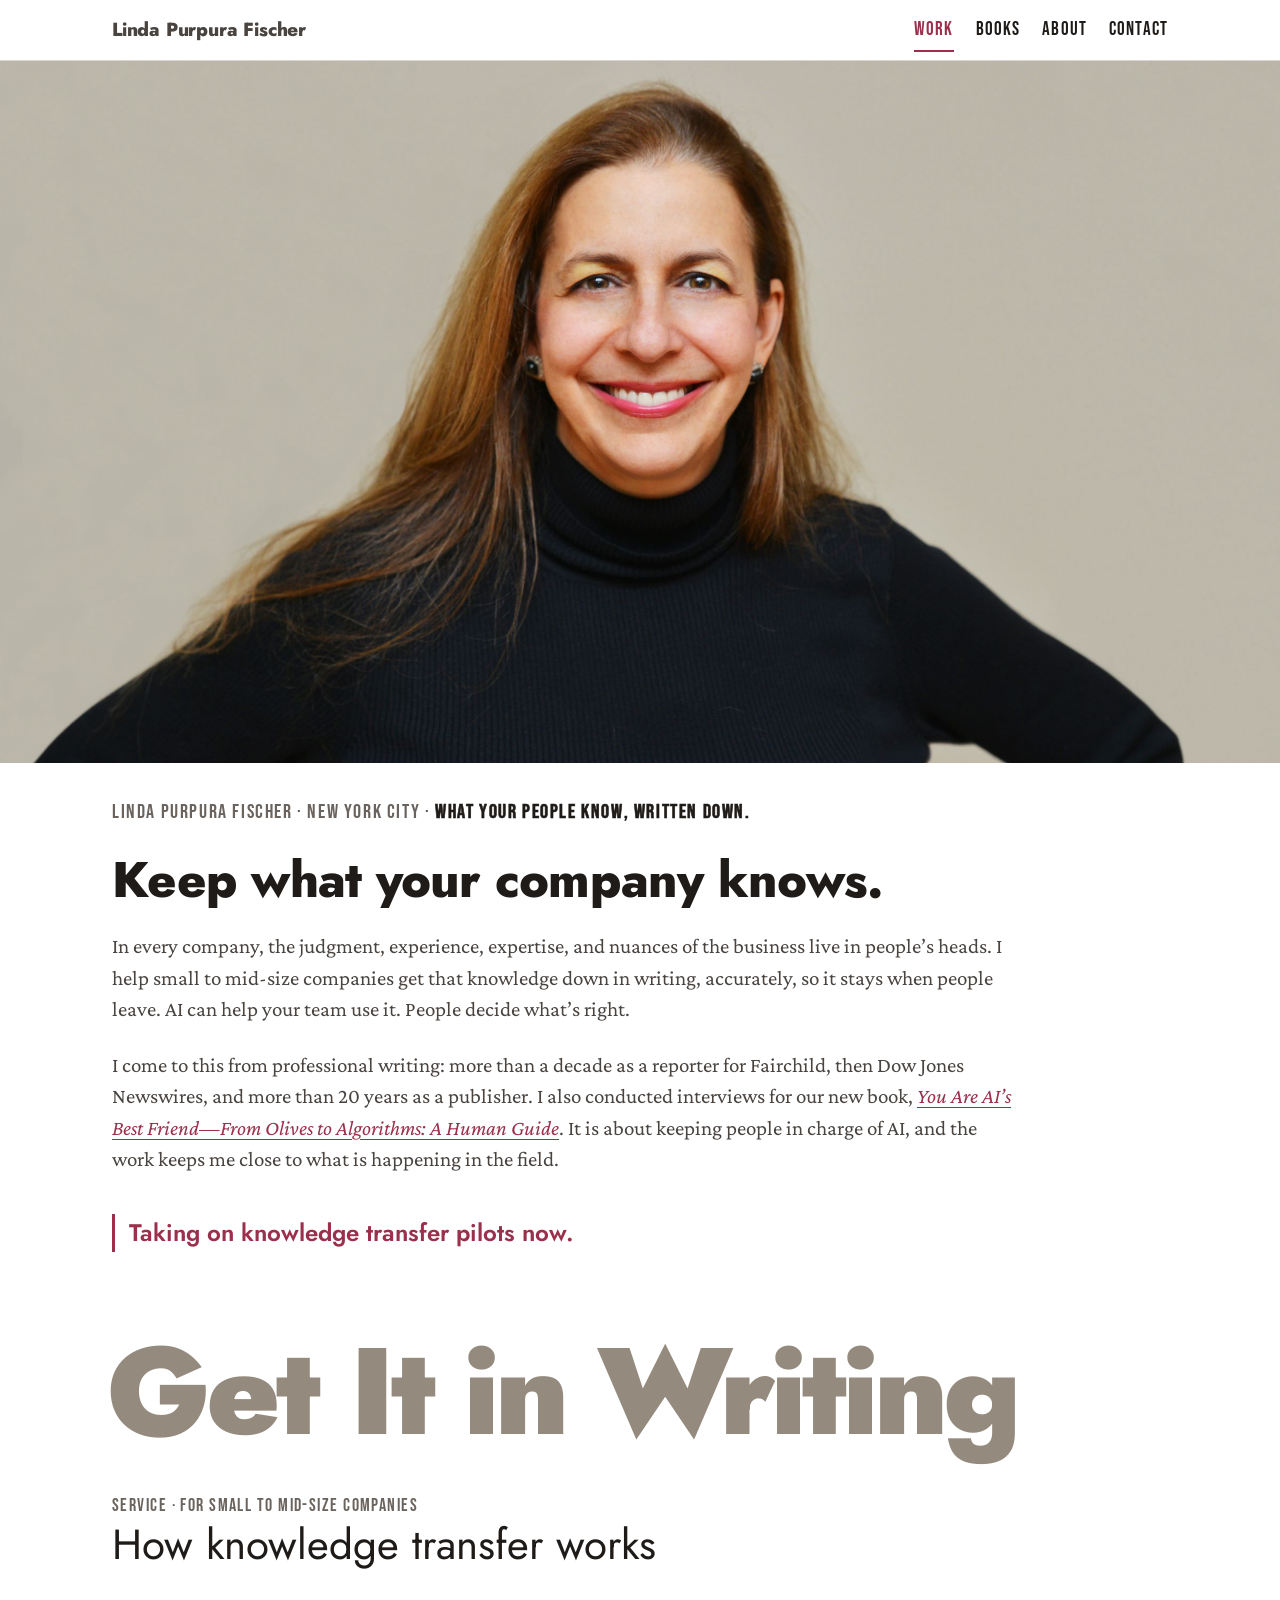
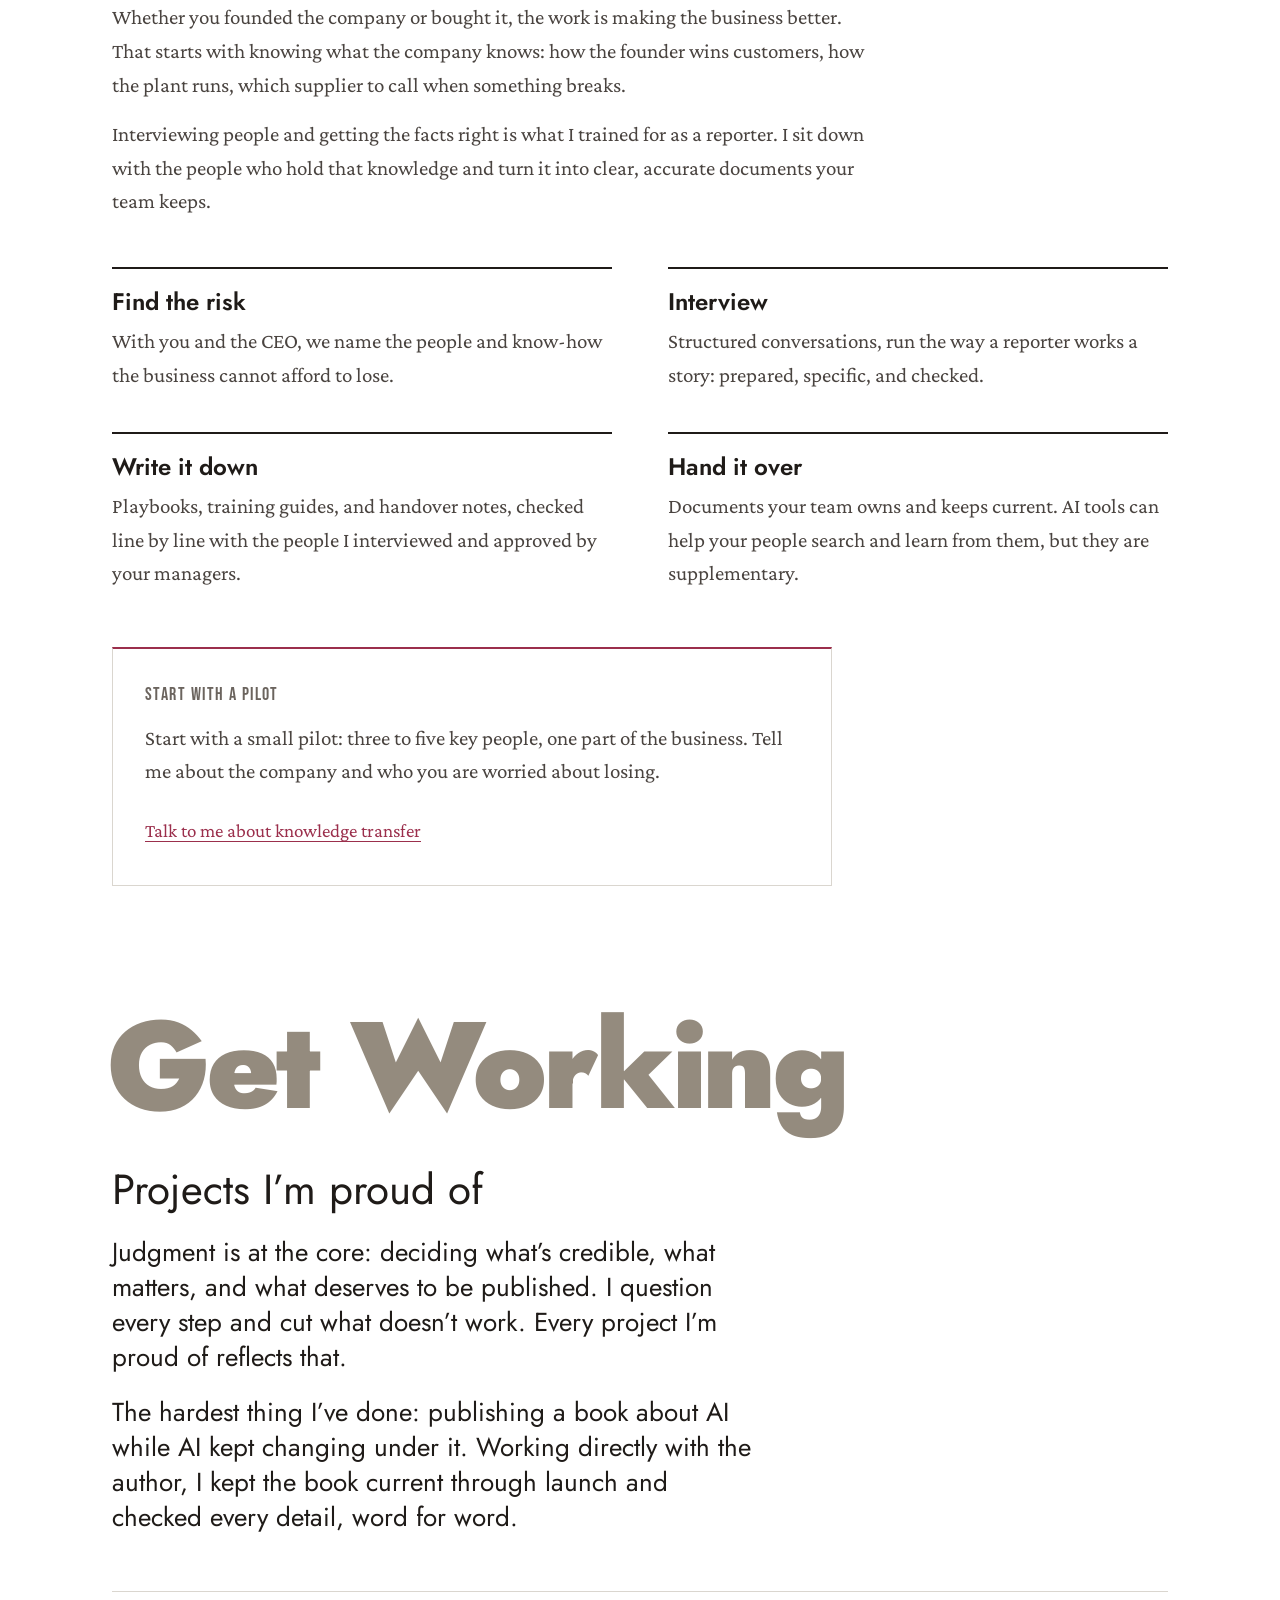
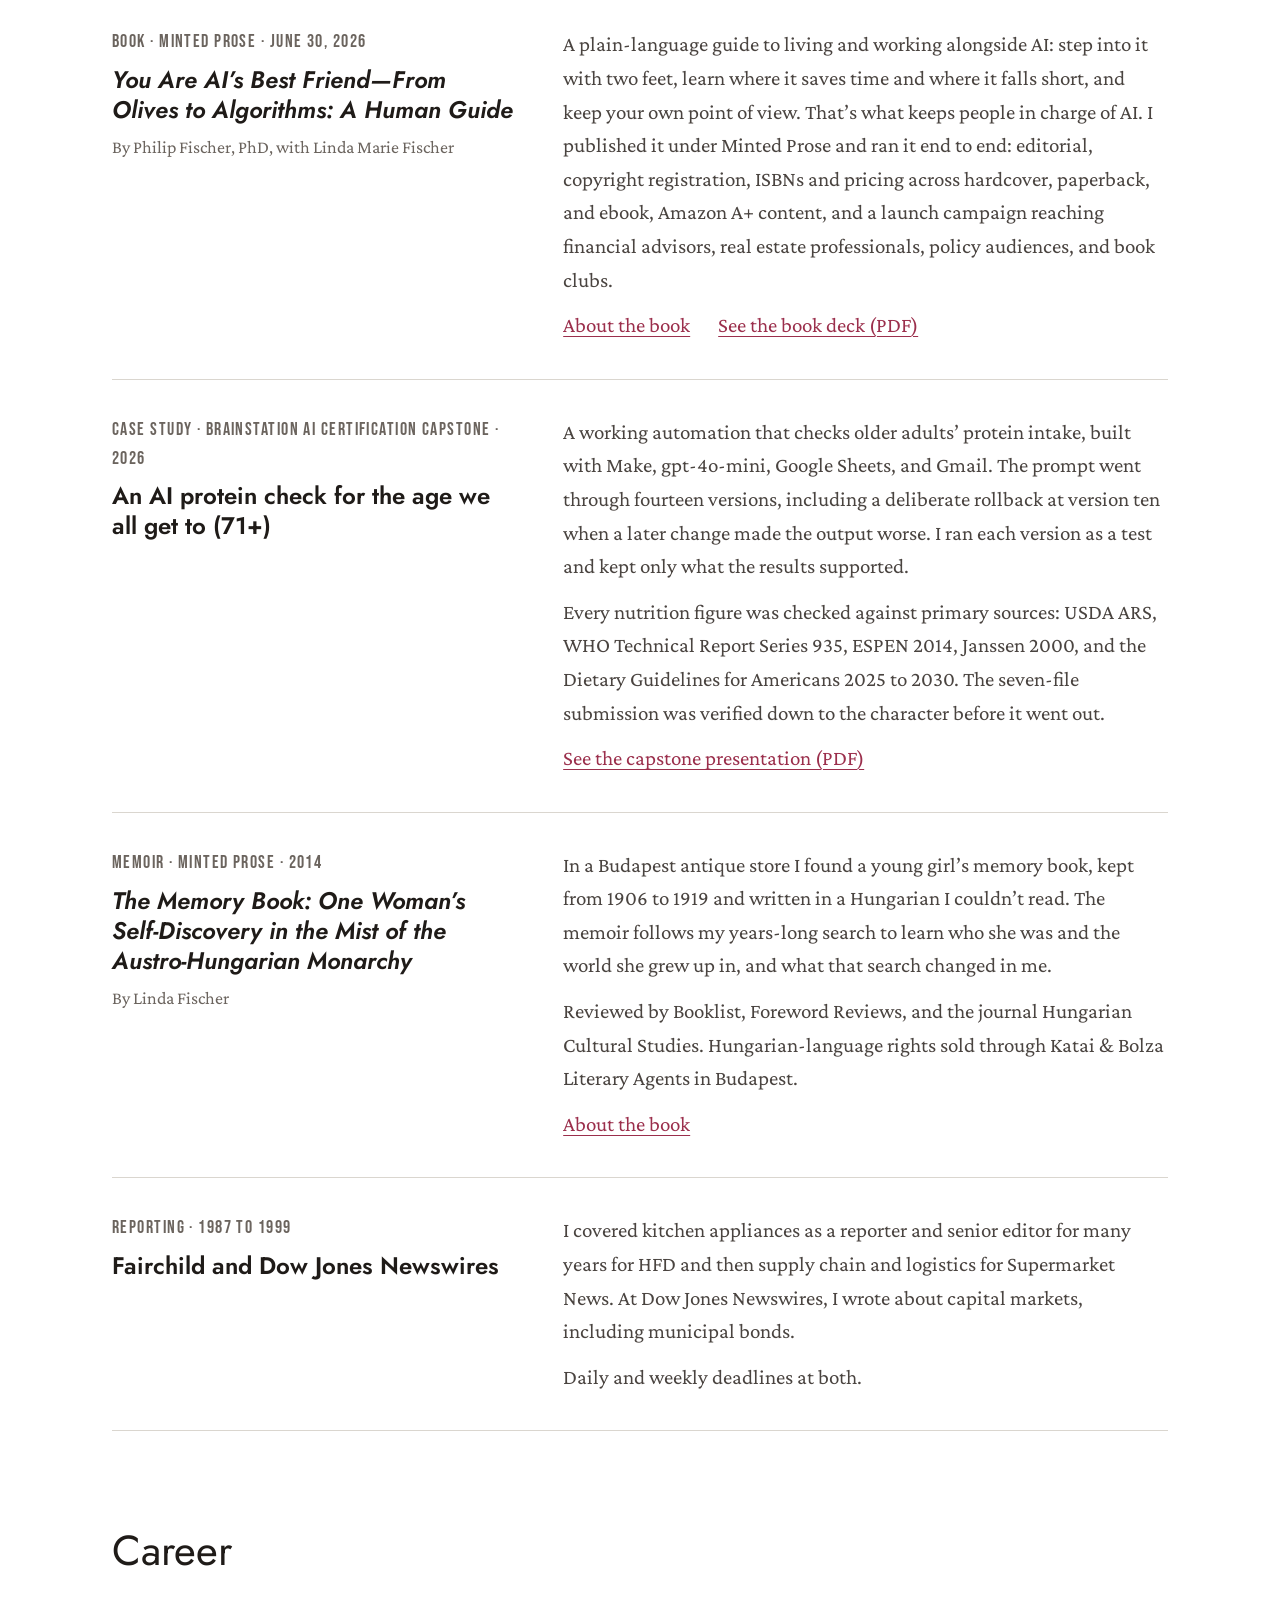
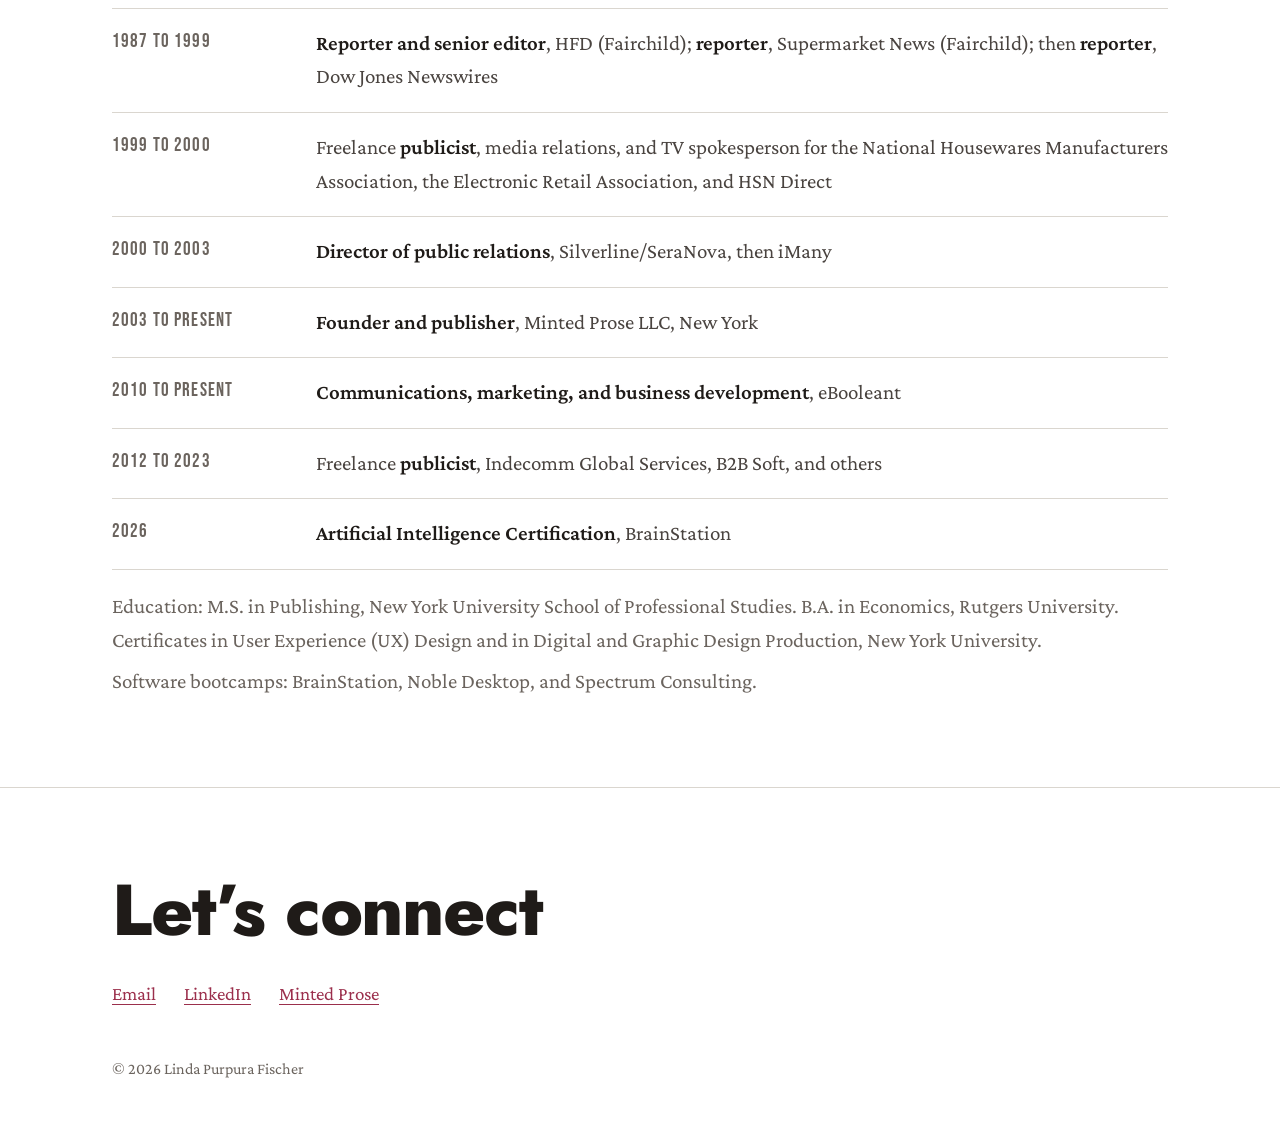
==== commit f3b3e9b8: "Cohesion pass: cut duplicate list and How I work, accurate career dates, eBooleant role, deadlines l" ====
--- a/index.html
+++ b/index.html
@@ -40,7 +40,7 @@
     <h1 class="kicker">Linda Purpura Fischer · New York City · <strong>What your people know, written down.</strong></h1>
     <div class="vision">
       <p class="vision__head">Keep what your company knows.</p>
-      <p class="vision__body">In every company, the judgment, experience, expertise, and nuances of the business live in people’s heads. I help small to mid-size companies get it down in writing, accurately, so it stays when people leave. AI can help your team use it. People decide what’s right.</p>
+      <p class="vision__body">In every company, the judgment, experience, expertise, and nuances of the business live in people’s heads. I help small to mid-size companies get that knowledge down in writing, accurately, so it stays when people leave. AI can help your team use it. People decide what’s right.</p>
       <p class="vision__body">I come to this from professional writing: more than a decade as a reporter for Fairchild, then Dow Jones Newswires, and more than 20 years as a publisher. I also conducted interviews for our new book, <a href="https://www.mintedprose.com/books/you-are-ais-best-friend.html"><em>You Are AI’s Best Friend—From Olives to Algorithms: A Human Guide</em></a>. It is about keeping people in charge of AI, and the work keeps me close to what is happening in the field.</p>
     </div>
     <p class="seeking">Taking on knowledge transfer pilots now.</p>
@@ -88,15 +88,6 @@
     <h2>Projects I’m proud of</h2>
     <p class="judgment">Judgment is at the core: deciding what’s credible, what matters, and what deserves to be published. I question every step and cut what doesn’t work. Every project I’m proud of reflects that.</p>
     <p class="judgment">The hardest thing I’ve done: publishing a book about AI while AI kept changing under it. Working directly with the author, I kept the book current through launch and checked every detail, word for word.</p>
-    <ul class="points">
-      <li>Published <a href="https://www.mintedprose.com/books/you-are-ais-best-friend.html"><em>You Are AI’s Best Friend—From Olives to Algorithms: A Human Guide</em></a> in hardcover, paperback, and ebook on June 30, 2026, running editorial, rights, production, and the launch campaign with only freelance help.</li>
-      <li>Built a working AI automation that checks older adults’ protein intake, using Make and gpt-4o-mini, through fourteen tested prompt versions, with every figure checked against primary sources.</li>
-      <li>Wrote <a href="https://www.mintedprose.com/books/the-memory-book.html"><em>The Memory Book: One Woman’s Self-Discovery in the Mist of the Austro-Hungarian Monarchy</em></a>, a memoir reviewed by Booklist, Foreword Reviews, and the journal Hungarian Cultural Studies.</li>
-      <li>Reported for Fairchild and Dow Jones Newswires.</li>
-      <li>Ran media relations for technology companies, including Silverline/SeraNova, iMany, Indecomm Global Services, and B2B Soft.</li>
-      <li>Founded Minted Prose, an independent press in New York, now in business for over 20 years, and published seven books.</li>
-      <li>Negotiated a Hungarian-language rights deal for <a href="https://www.mintedprose.com/books/the-memory-book.html"><em>The Memory Book</em></a> through Katai &amp; Bolza Literary Agents in Budapest.</li>
-    </ul>
 
     <div class="work">
       <article>
@@ -140,33 +131,9 @@
         </div>
         <div class="text">
           <p>I covered kitchen appliances as a reporter and senior editor for many years for HFD and then supply chain and logistics for Supermarket News. At Dow Jones Newswires, I wrote about capital markets, including municipal bonds.</p>
-          <p>Daily deadlines at two of the largest business news organizations.</p>
+          <p>Daily and weekly deadlines at both.</p>
         </div>
       </article>
-    </div>
-  </div>
-</section>
-
-<section class="section section--warm" aria-labelledby="how">
-  <div class="wrap">
-    <h2 id="how">How I work</h2>
-    <div class="traits">
-      <div>
-        <h3>Customers are first, always</h3>
-        <p>I hold an NYU certificate in user experience design and believe in customers first. I am most curious how they view the project. That is the driver of everything in my view. Customers.</p>
-      </div>
-      <div>
-        <h3>People and the phone, relationships</h3>
-        <p>With solid research and a clear pitch, a cold call opens doors an email never will. Much of a book’s outreach can start that way.</p>
-      </div>
-      <div>
-        <h3>Cut what doesn’t work</h3>
-        <p>Editing is mostly deciding what to leave out. I apply the same test to processes as to sentences: if a step adds nothing, it goes.</p>
-      </div>
-      <div>
-        <h3>Check to be sure</h3>
-        <p>A newsroom habit. Every figure in my capstone traces to a primary source, and every claim in a Minted Prose book is checked before it prints. I use Claude and ChatGPT as one line of research, never the last source. The final call is mine.</p>
-      </div>
     </div>
   </div>
 </section>
@@ -177,9 +144,10 @@
     <ol class="career">
       <li><span>1987 to 1999</span><span><strong>Reporter and senior editor</strong>, HFD (Fairchild); <strong>reporter</strong>, Supermarket News (Fairchild); then <strong>reporter</strong>, Dow Jones Newswires</span></li>
       <li><span>1999 to 2000</span><span>Freelance <strong>publicist</strong>, media relations, and TV spokesperson for the National Housewares Manufacturers Association, the Electronic Retail Association, and HSN Direct</span></li>
-      <li><span>2000 to 2023</span><span><strong>Publicist</strong> (full-time and freelance), Silverline/SeraNova, iMany, Indecomm Global Services, B2B Soft</span></li>
+      <li><span>2000 to 2003</span><span><strong>Director of public relations</strong>, Silverline/SeraNova, then iMany</span></li>
       <li><span>2003 to present</span><span><strong>Founder and publisher</strong>, Minted Prose LLC, New York</span></li>
-      <li><span>2010 to present</span><span><strong>Manager, Business Development</strong>, eBooleant</span></li>
+      <li><span>2010 to present</span><span><strong>Communications, marketing, and business development</strong>, eBooleant</span></li>
+      <li><span>2012 to 2023</span><span>Freelance <strong>publicist</strong>, Indecomm Global Services, B2B Soft, and others</span></li>
       <li><span>2026</span><span><strong>Artificial Intelligence Certification</strong>, BrainStation</span></li>
     </ol>
     <p class="note">Education: M.S. in Publishing, New York University School of Professional Studies. B.A. in Economics, Rutgers University. Certificates in User Experience (UX) Design and in Digital and Graphic Design Production, New York University.</p>
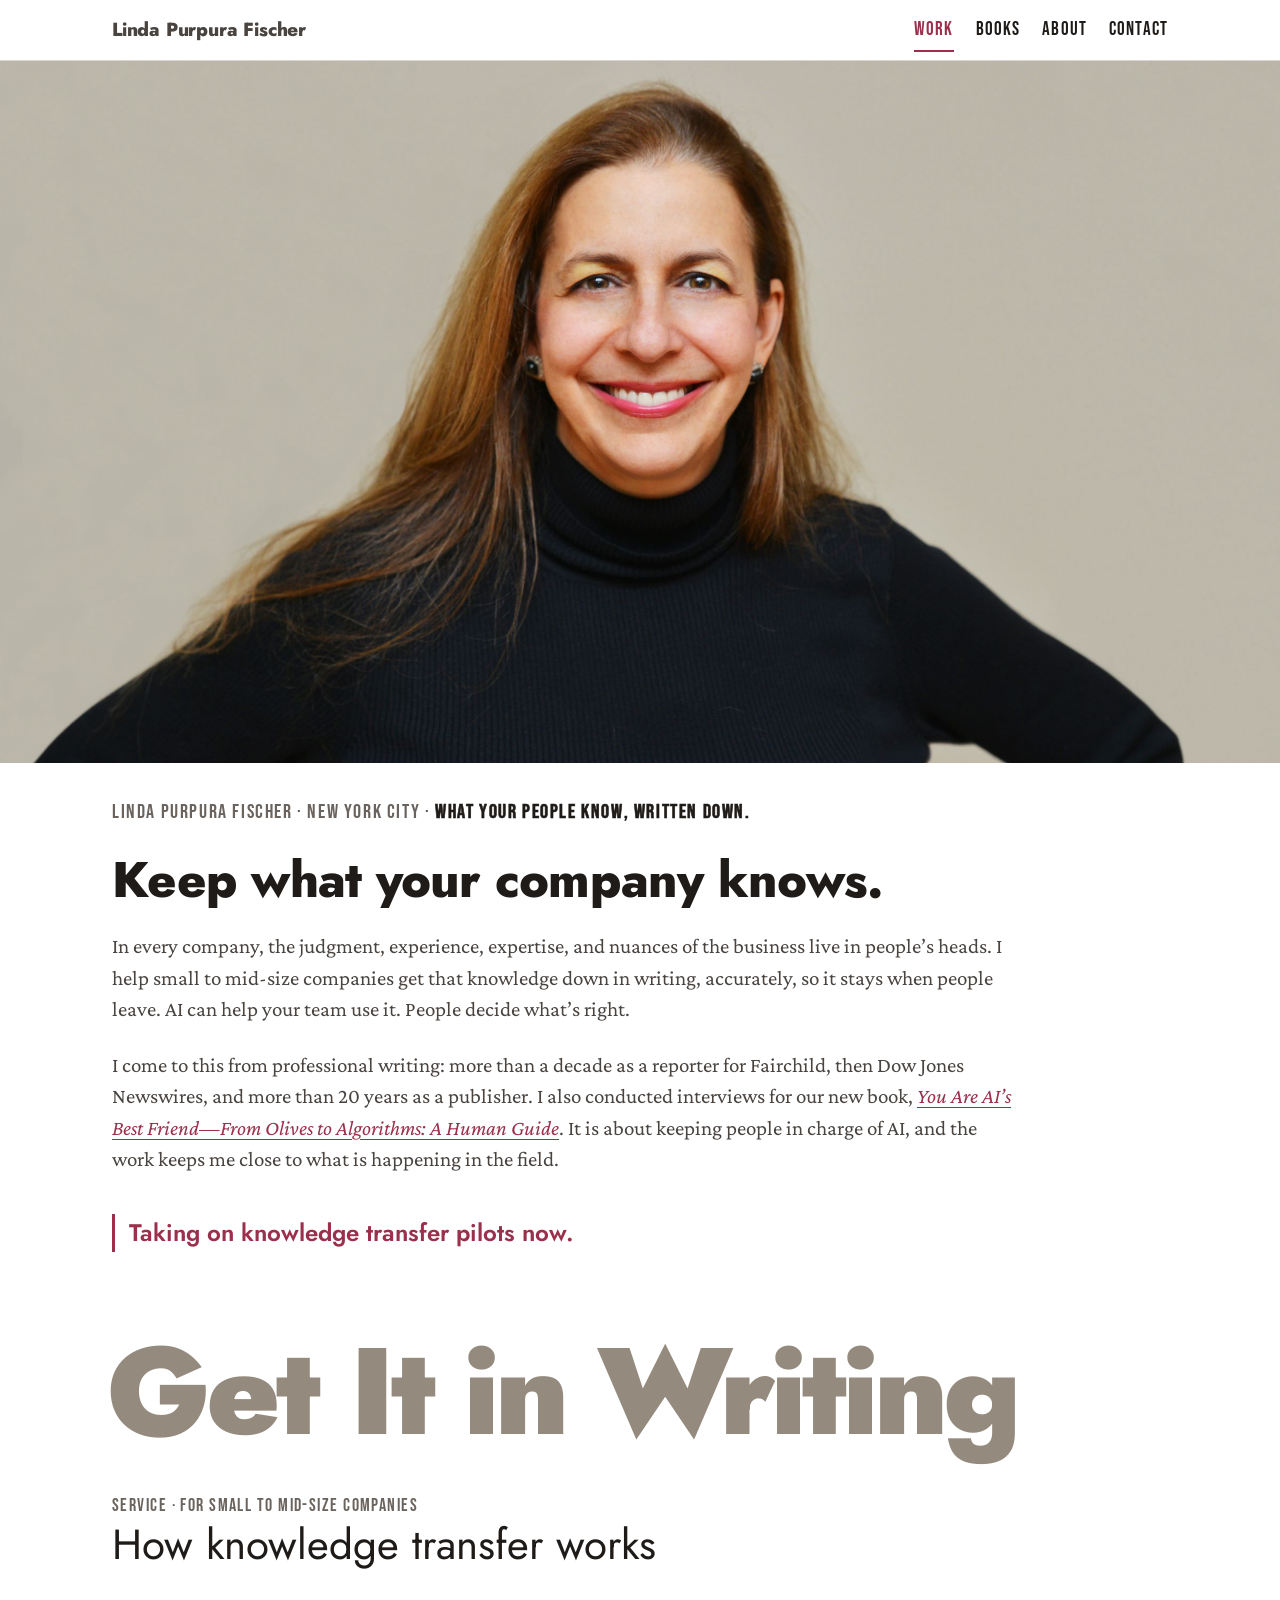
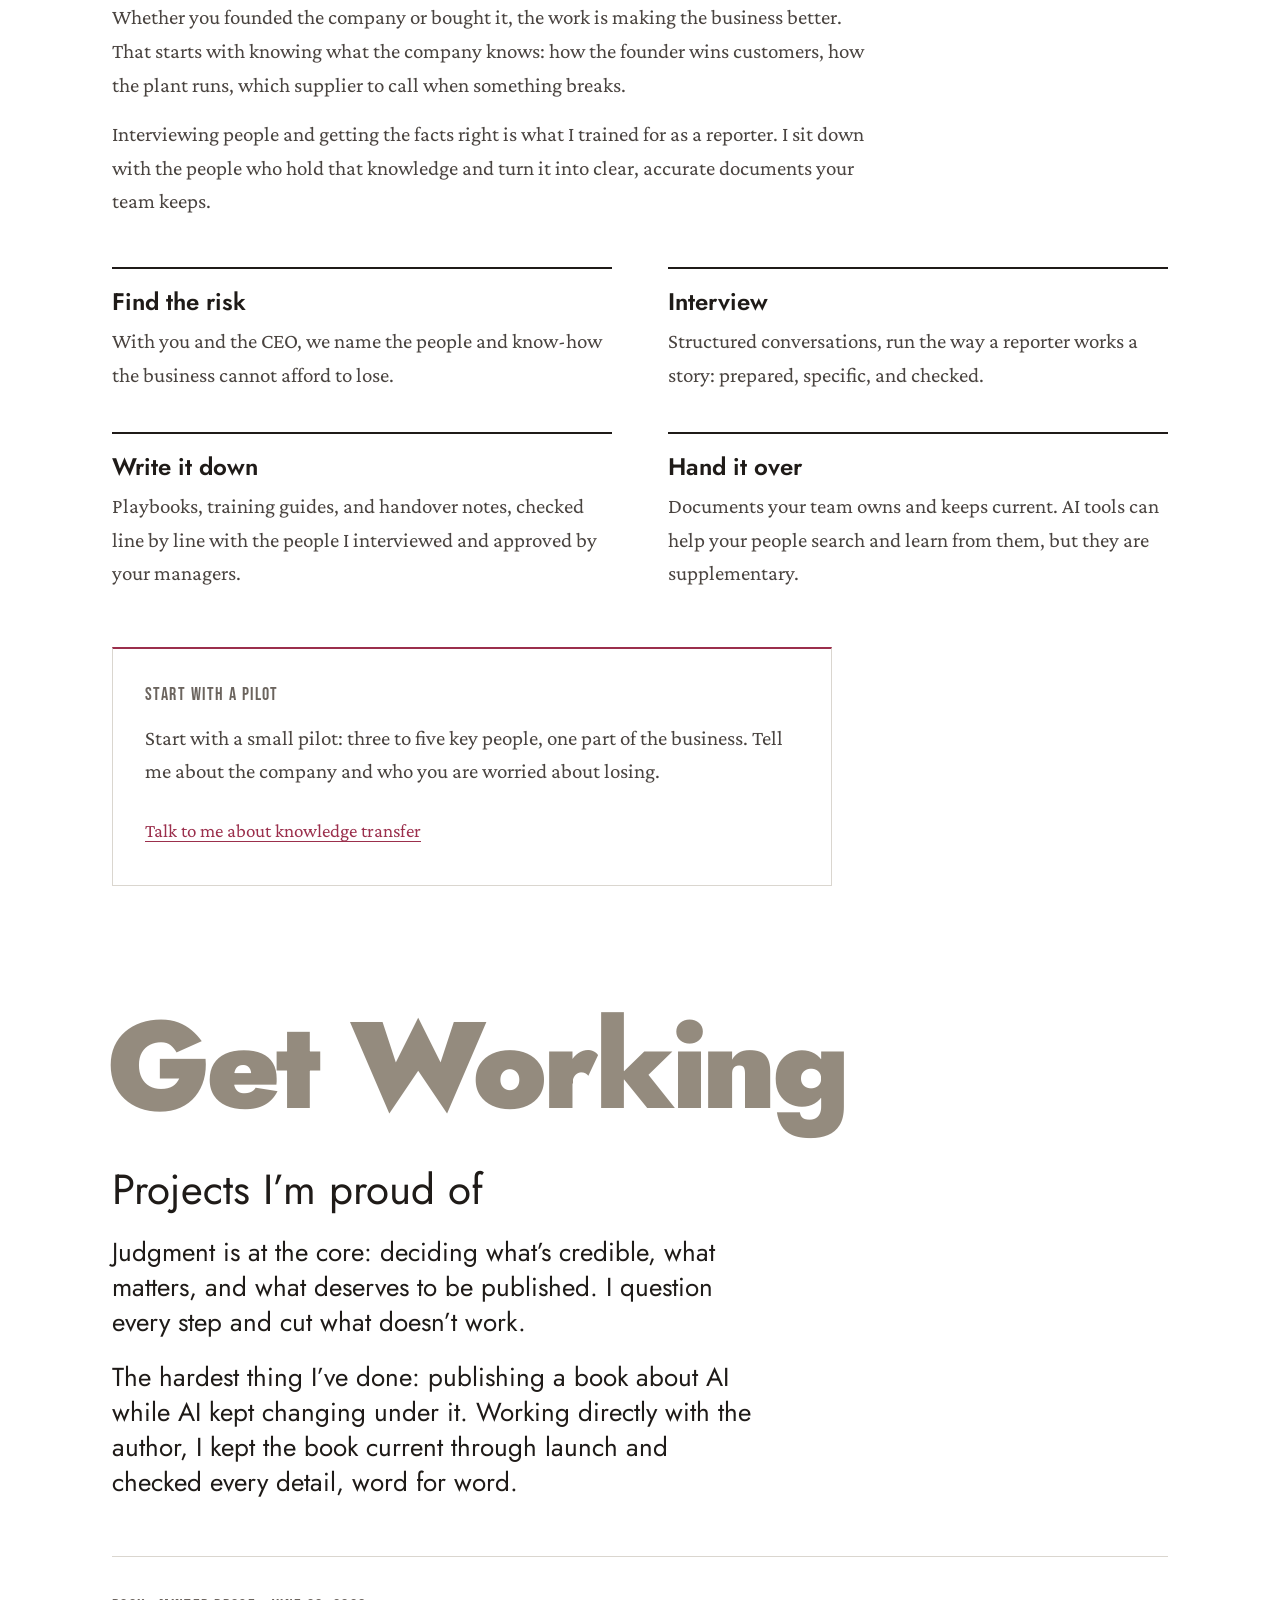
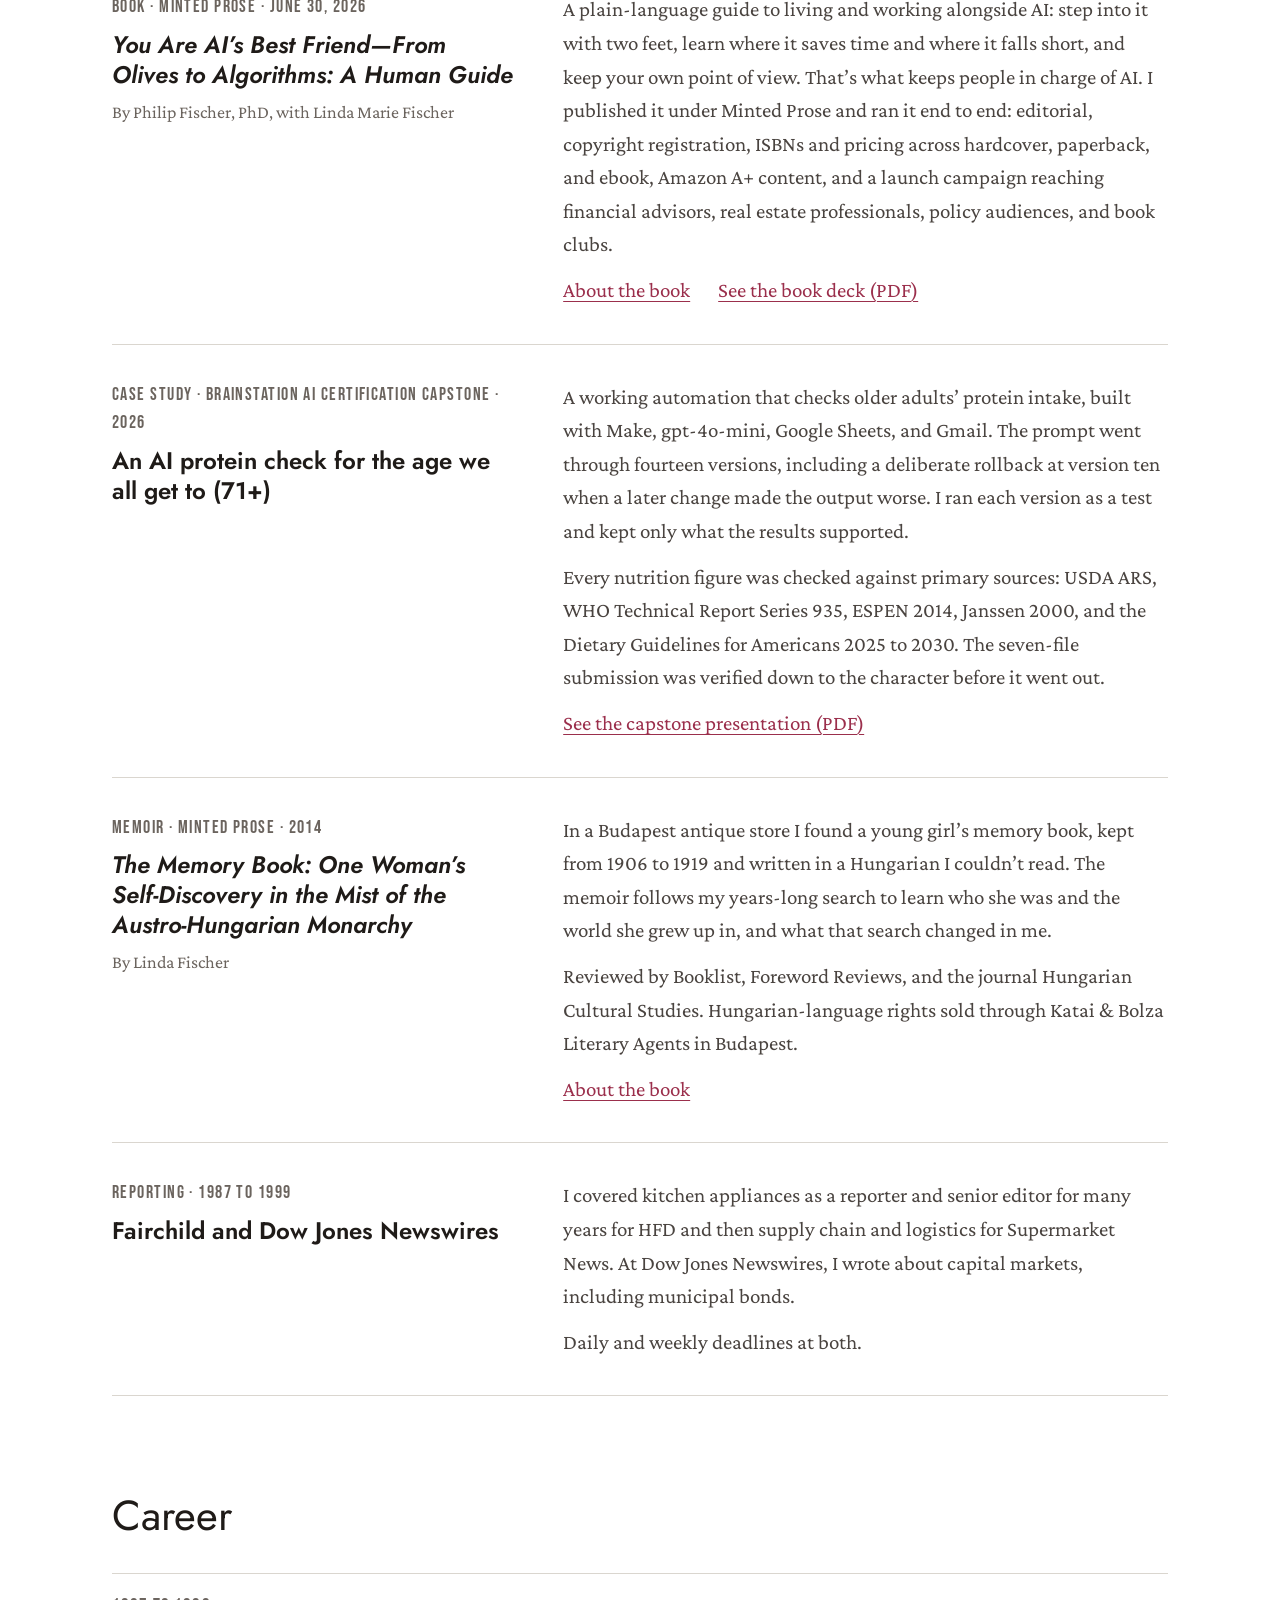
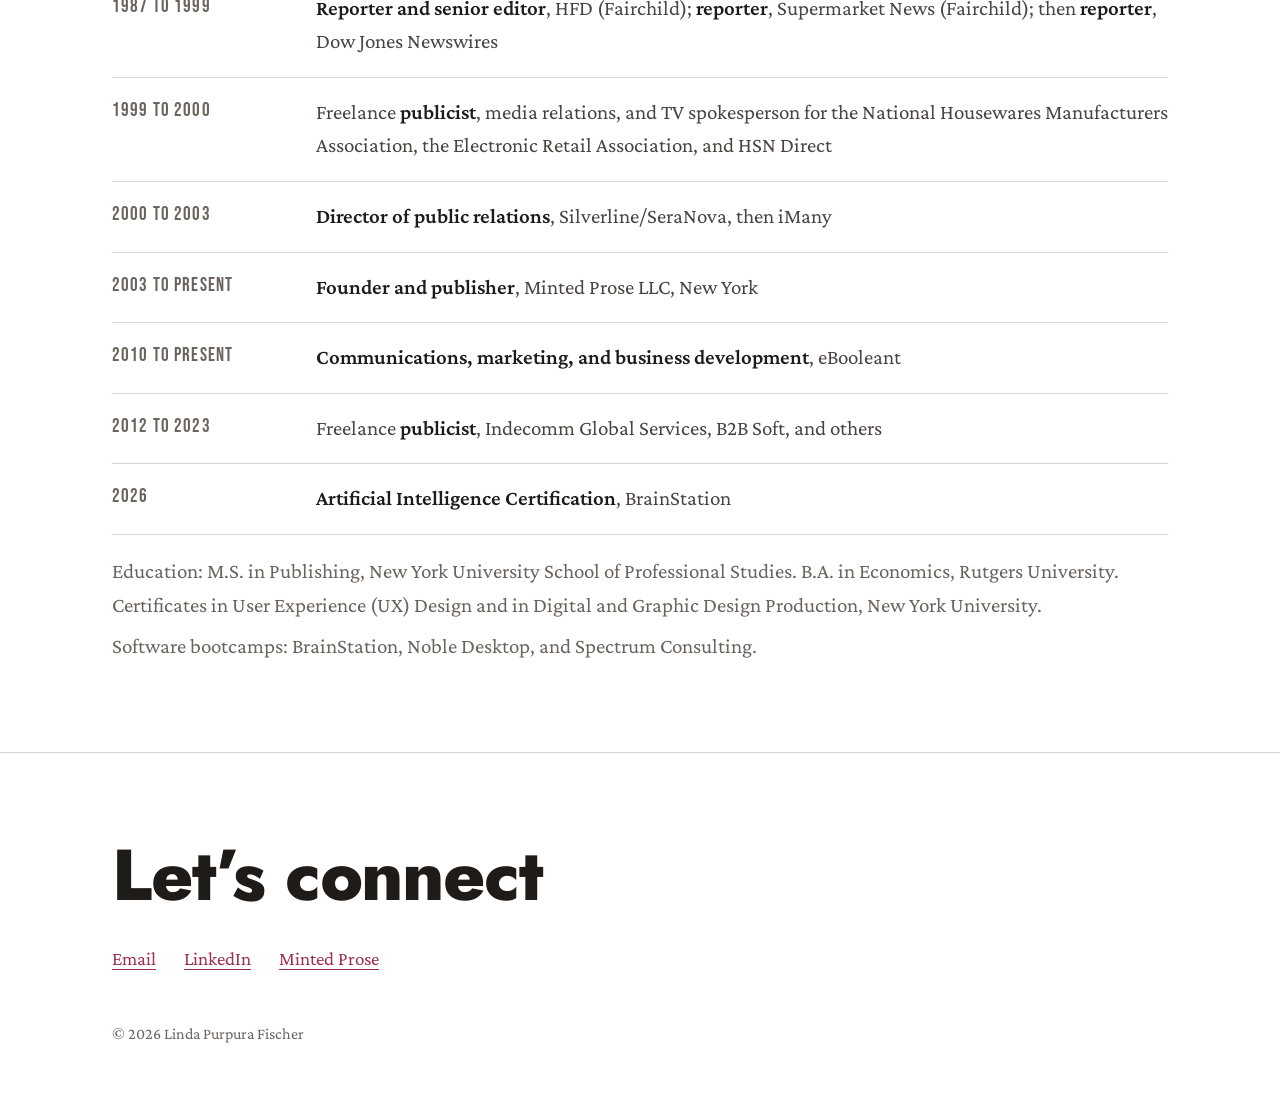
==== commit 9c1910f2: "Cut repeated 'proud of' line from Projects intro Co-Authored-By: Claude Opus 5.5 <noreply@anthropic." ====
--- a/index.html
+++ b/index.html
@@ -86,7 +86,7 @@
   <div class="wrap">
     <p class="ghost" aria-hidden="true">Get Working</p>
     <h2>Projects I’m proud of</h2>
-    <p class="judgment">Judgment is at the core: deciding what’s credible, what matters, and what deserves to be published. I question every step and cut what doesn’t work. Every project I’m proud of reflects that.</p>
+    <p class="judgment">Judgment is at the core: deciding what’s credible, what matters, and what deserves to be published. I question every step and cut what doesn’t work.</p>
     <p class="judgment">The hardest thing I’ve done: publishing a book about AI while AI kept changing under it. Working directly with the author, I kept the book current through launch and checked every detail, word for word.</p>
 
     <div class="work">
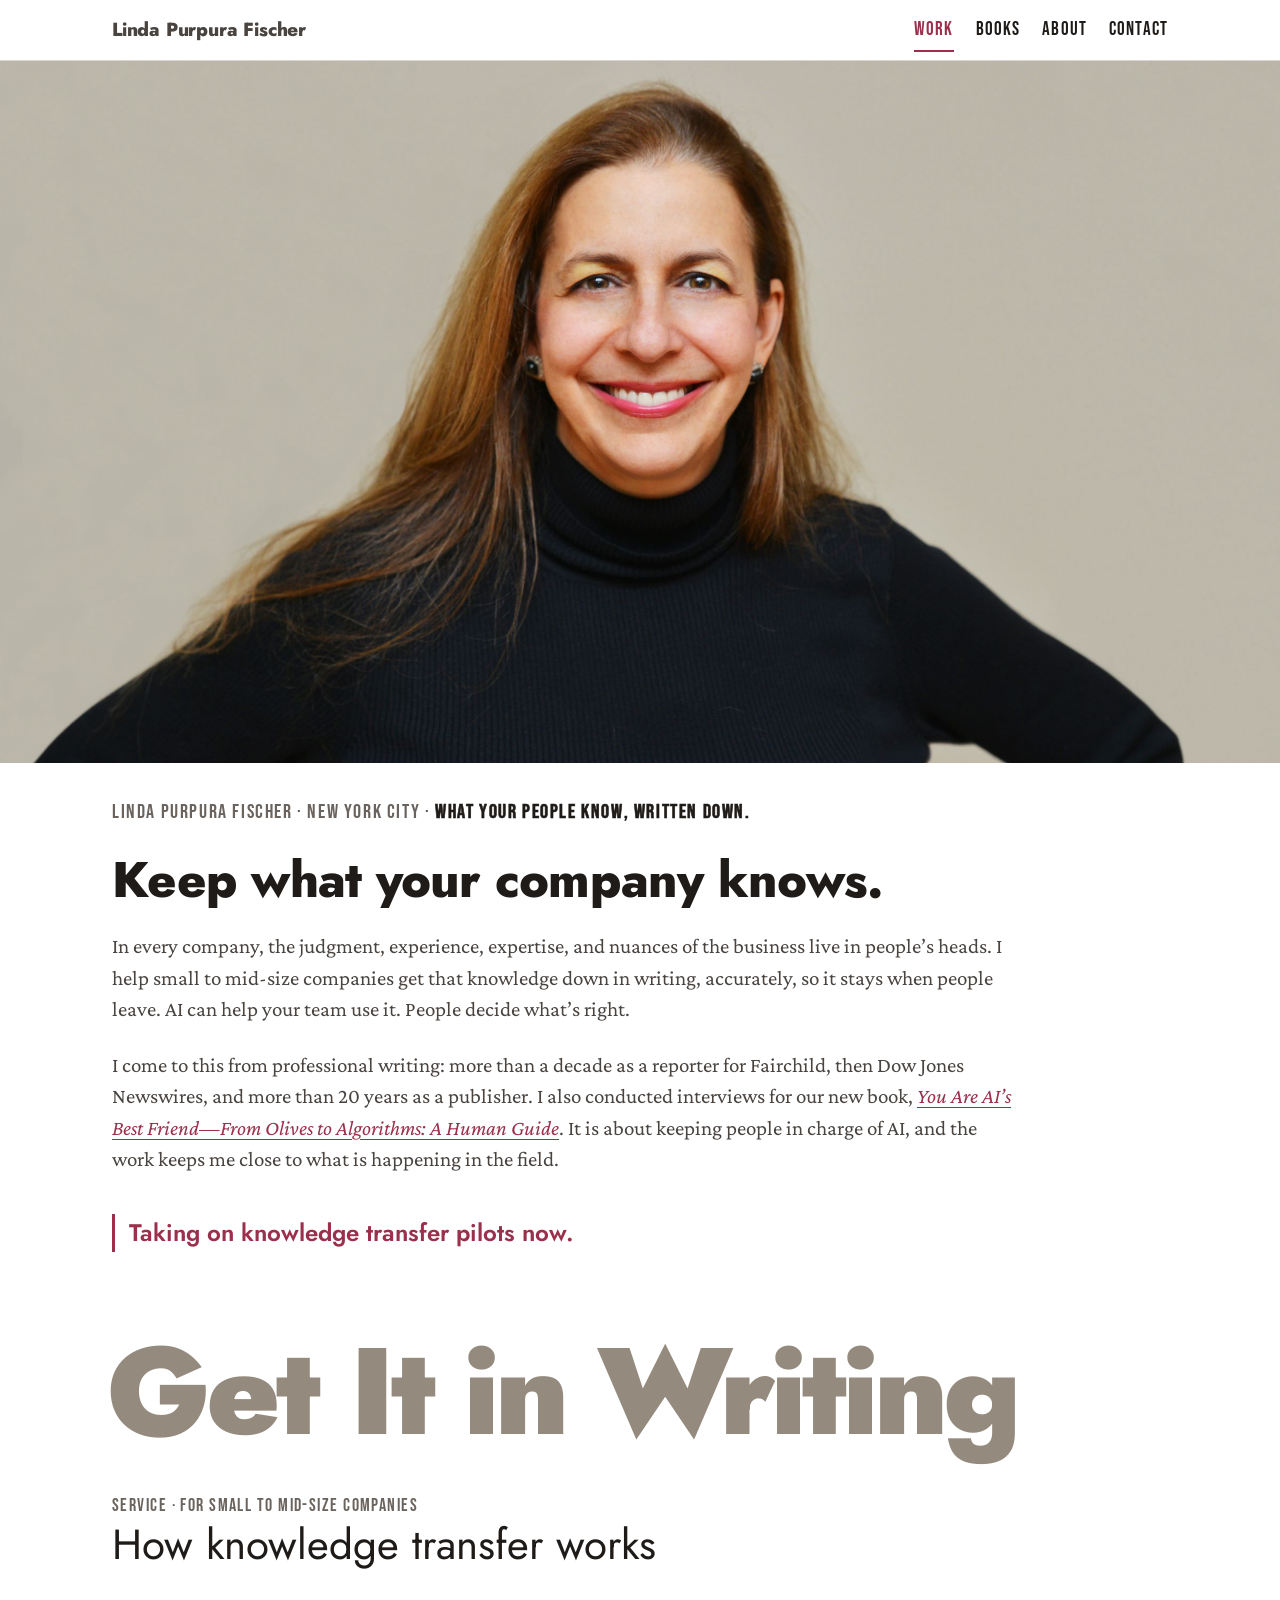
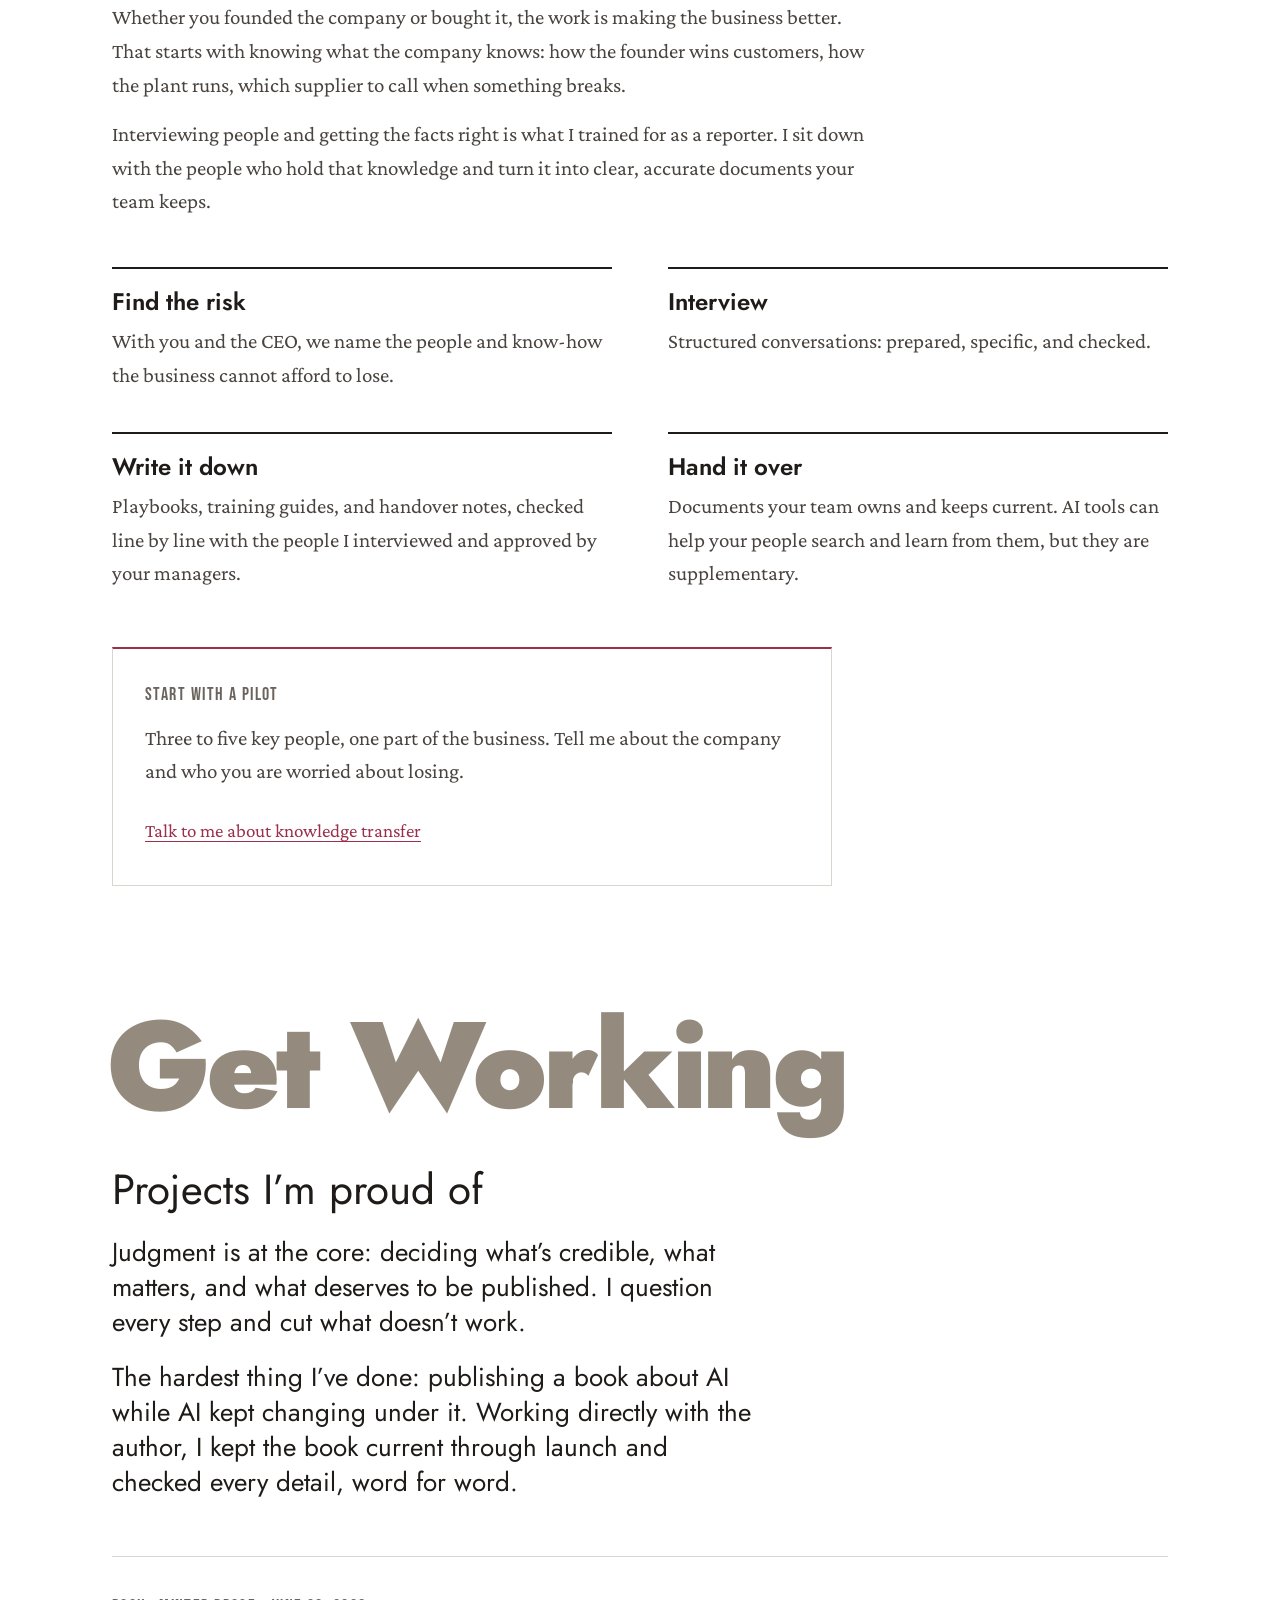
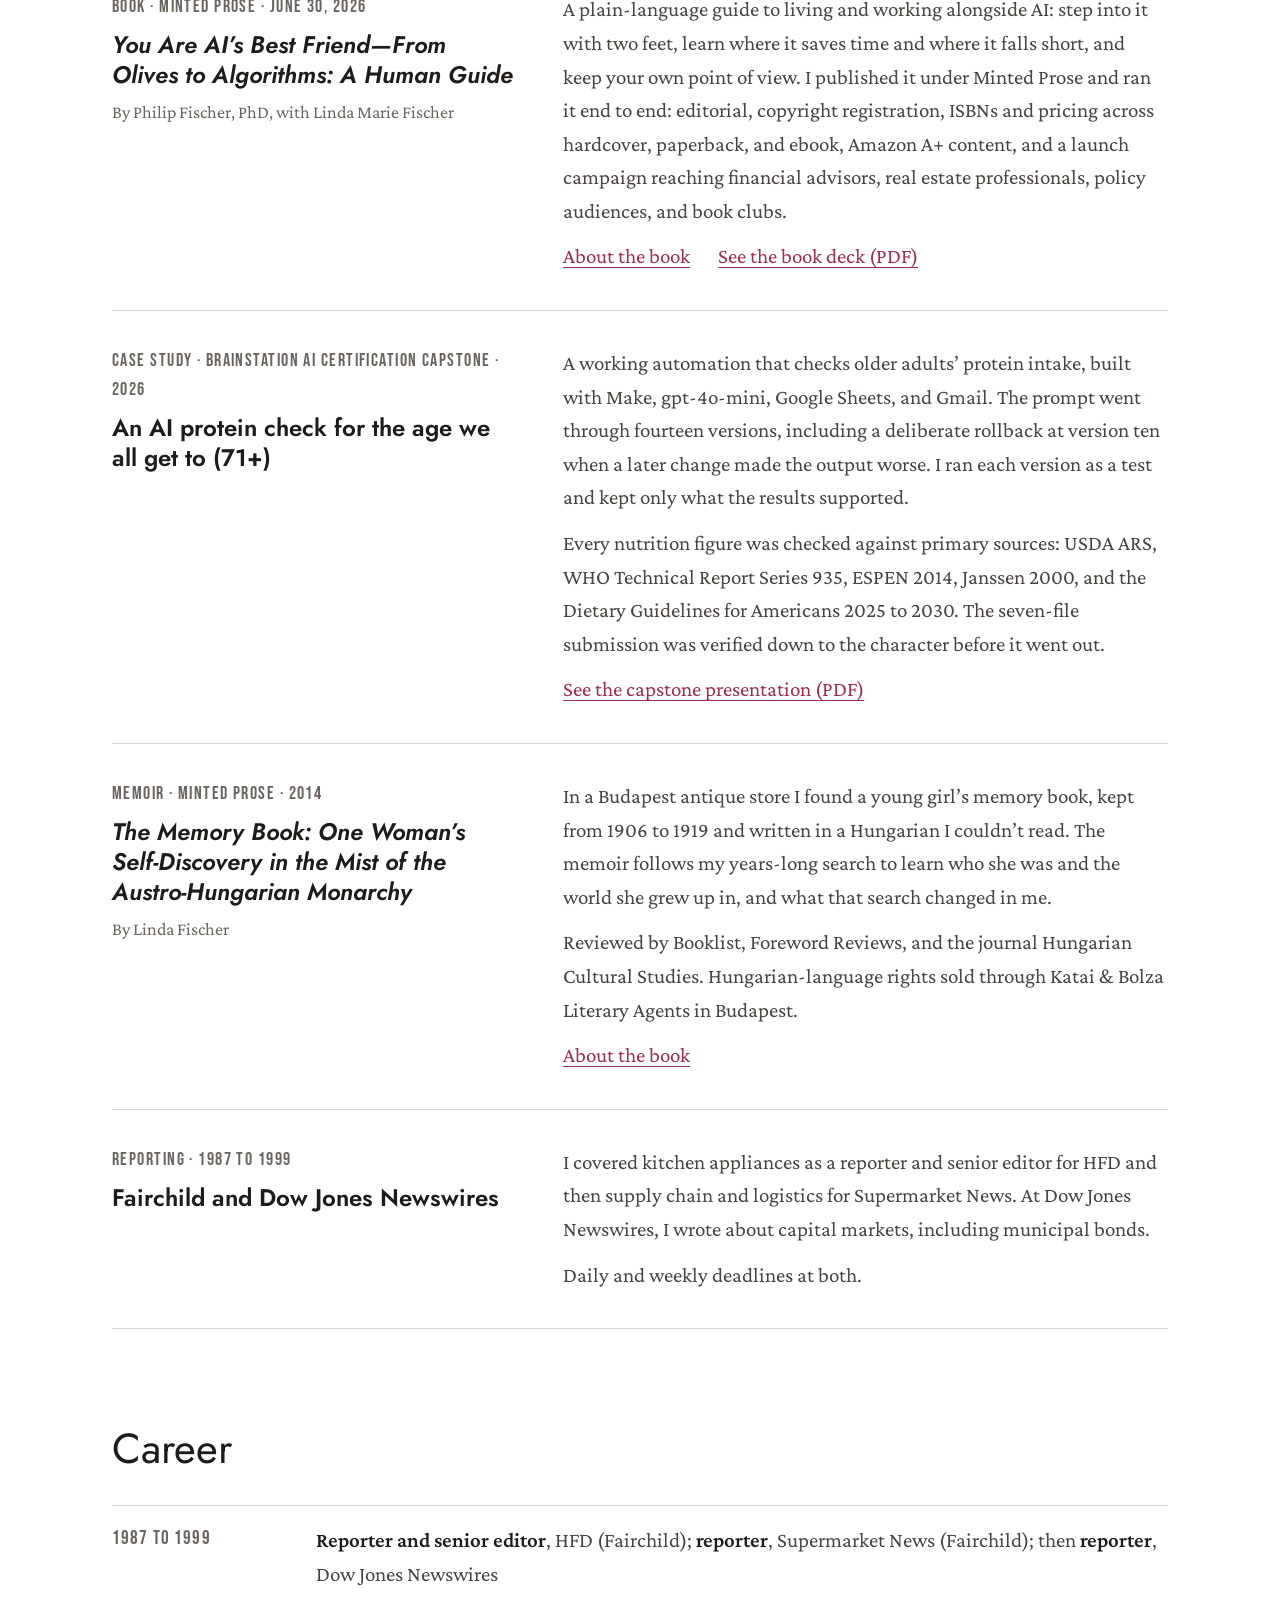
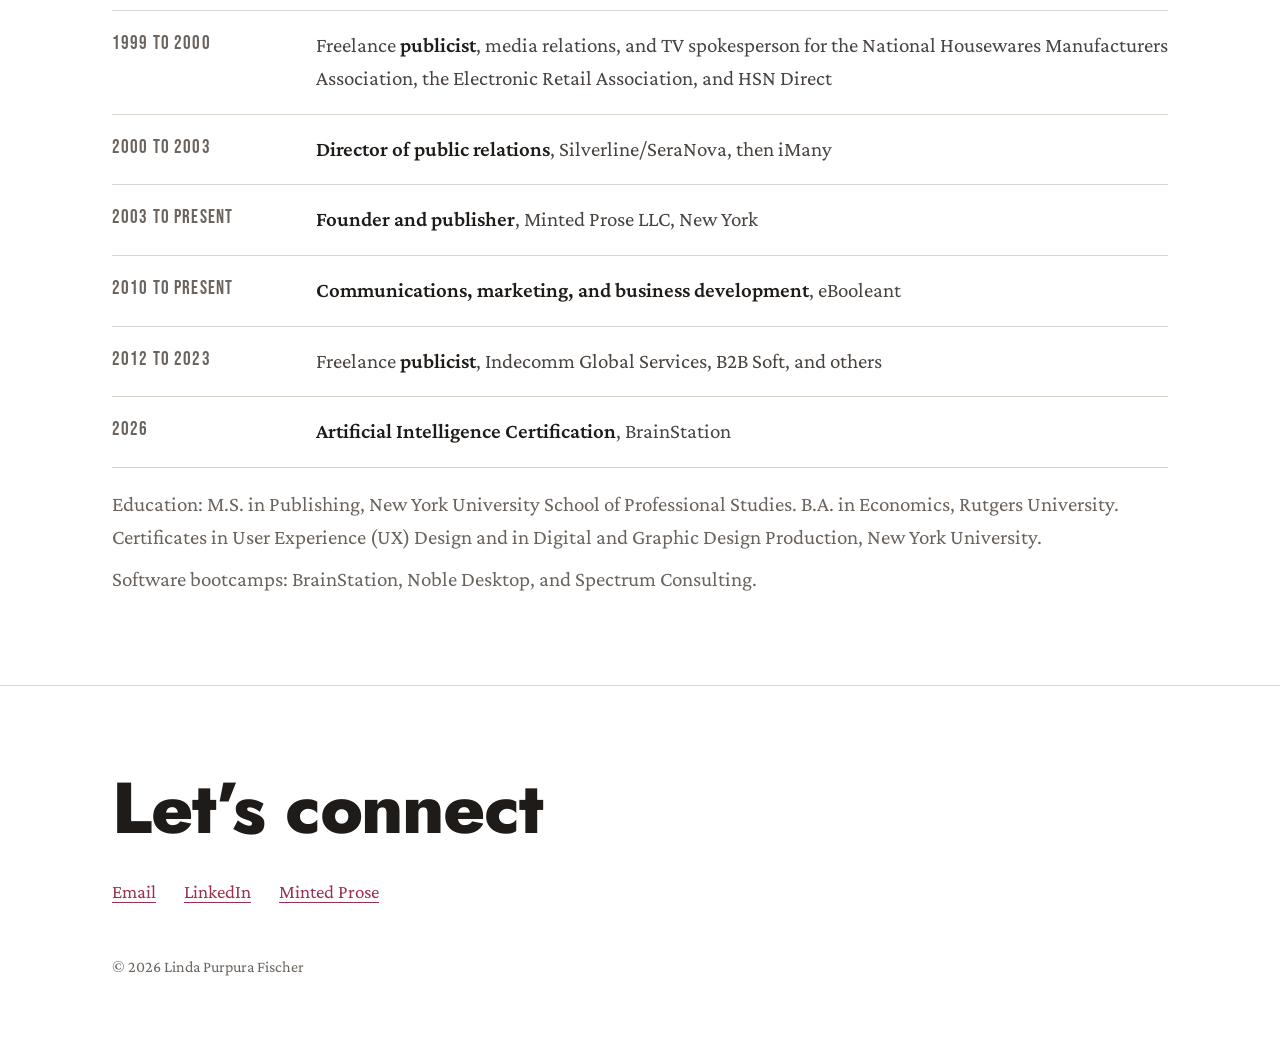
==== commit f23af1e1: "Remove repeats: pilot line, in-charge line, reporter refrain, contact links; fix Books subtitle Co-A" ====
--- a/index.html
+++ b/index.html
@@ -63,7 +63,7 @@
       </div>
       <div>
         <h3>Interview</h3>
-        <p>Structured conversations, run the way a reporter works a story: prepared, specific, and checked.</p>
+        <p>Structured conversations: prepared, specific, and checked.</p>
       </div>
       <div>
         <h3>Write it down</h3>
@@ -76,7 +76,7 @@
     </div>
     <div class="wholesale">
       <p class="kicker">Start with a pilot</p>
-      <p>Start with a small pilot: three to five key people, one part of the business. Tell me about the company and who you are worried about losing.</p>
+      <p>Three to five key people, one part of the business. Tell me about the company and who you are worried about losing.</p>
       <div class="links"><a href="mailto:techandfinancial@gmail.com?subject=Knowledge%20transfer">Talk to me about knowledge transfer</a></div>
     </div>
   </div>
@@ -97,7 +97,7 @@
           <p class="by">By Philip Fischer, PhD, with Linda Marie Fischer</p>
         </div>
         <div class="text">
-          <p>A plain-language guide to living and working alongside AI: step into it with two feet, learn where it saves time and where it falls short, and keep your own point of view. That’s what keeps people in charge of AI. I published it under Minted Prose and ran it end to end: editorial, copyright registration, ISBNs and pricing across hardcover, paperback, and ebook, Amazon A+ content, and a launch campaign reaching financial advisors, real estate professionals, policy audiences, and book clubs.</p>
+          <p>A plain-language guide to living and working alongside AI: step into it with two feet, learn where it saves time and where it falls short, and keep your own point of view. I published it under Minted Prose and ran it end to end: editorial, copyright registration, ISBNs and pricing across hardcover, paperback, and ebook, Amazon A+ content, and a launch campaign reaching financial advisors, real estate professionals, policy audiences, and book clubs.</p>
           <p class="inline-links"><a href="https://www.mintedprose.com/books/you-are-ais-best-friend.html">About the book</a><a href="docs/you-are-ais-best-friend-deck.pdf" target="_blank" rel="noopener">See the book deck (PDF)</a></p>
         </div>
       </article>
@@ -130,7 +130,7 @@
           <h3>Fairchild and Dow Jones Newswires</h3>
         </div>
         <div class="text">
-          <p>I covered kitchen appliances as a reporter and senior editor for many years for HFD and then supply chain and logistics for Supermarket News. At Dow Jones Newswires, I wrote about capital markets, including municipal bonds.</p>
+          <p>I covered kitchen appliances as a reporter and senior editor for HFD and then supply chain and logistics for Supermarket News. At Dow Jones Newswires, I wrote about capital markets, including municipal bonds.</p>
           <p>Daily and weekly deadlines at both.</p>
         </div>
       </article>
